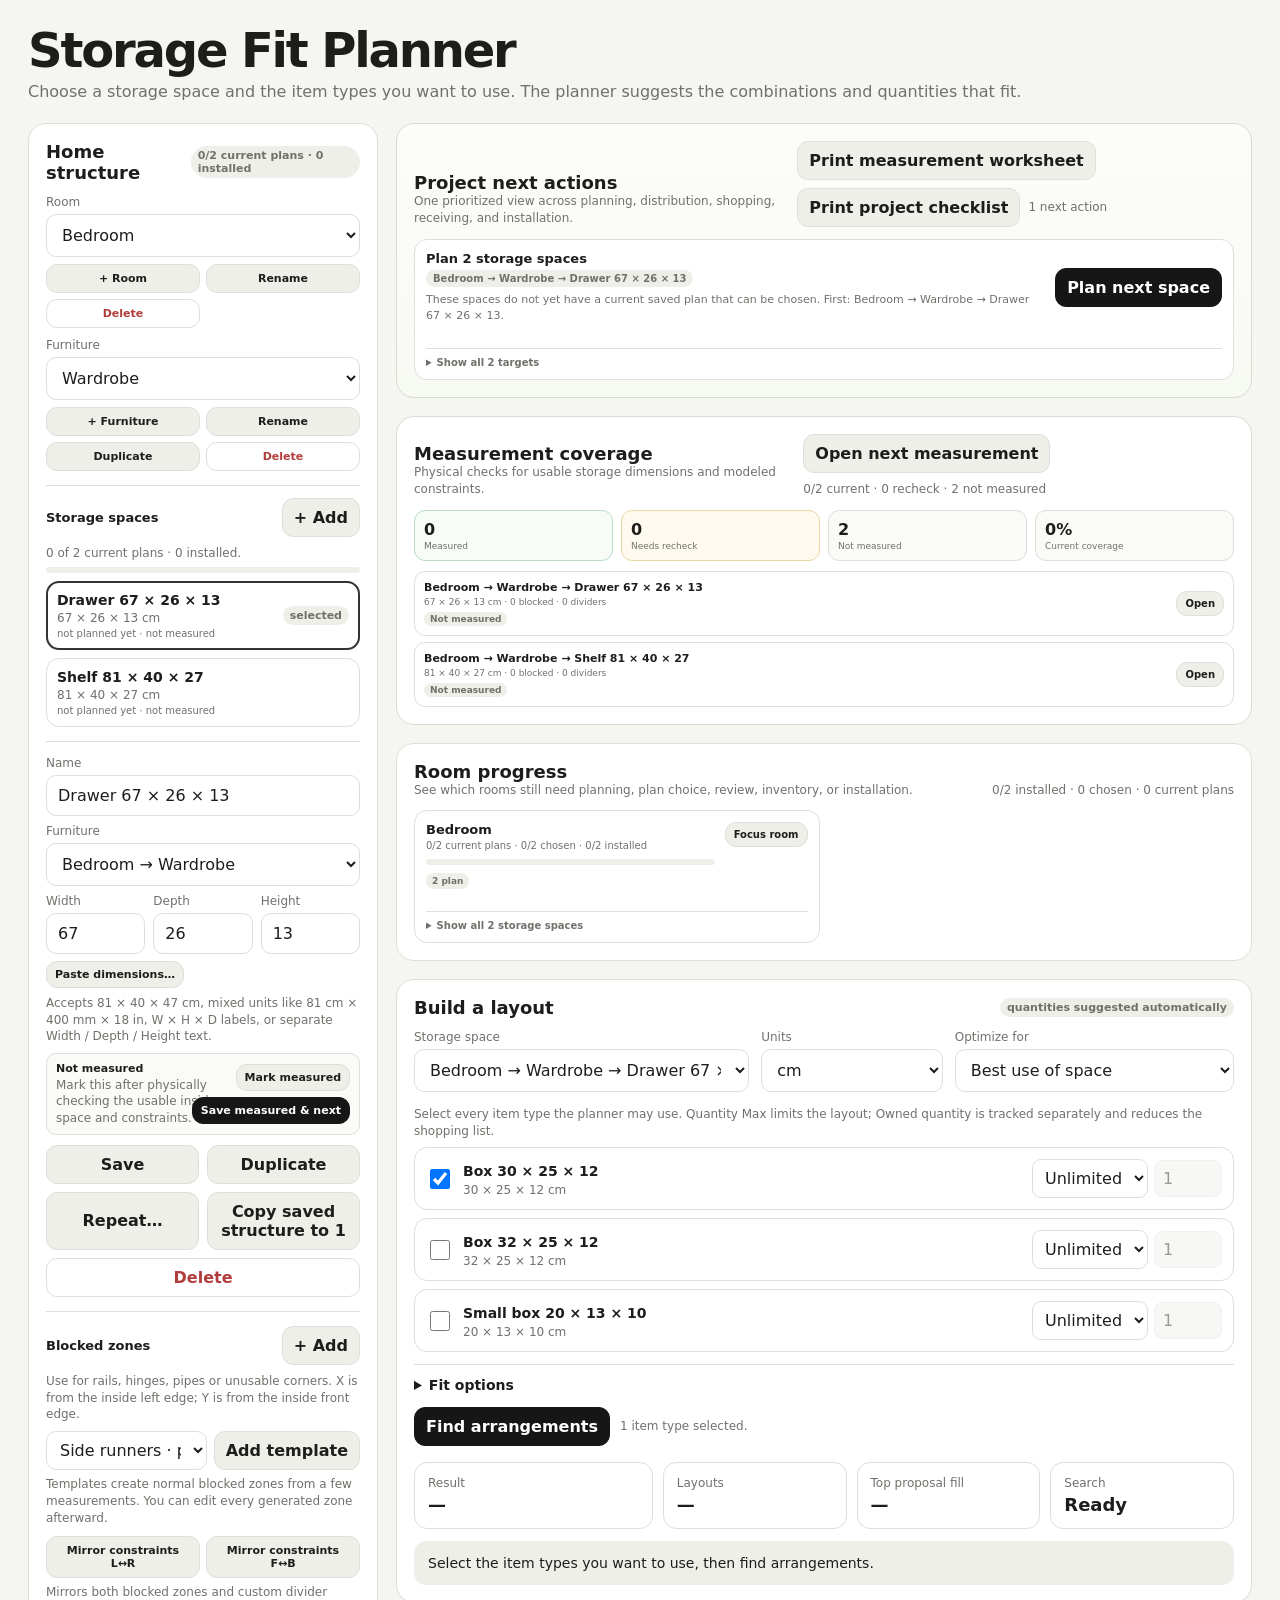
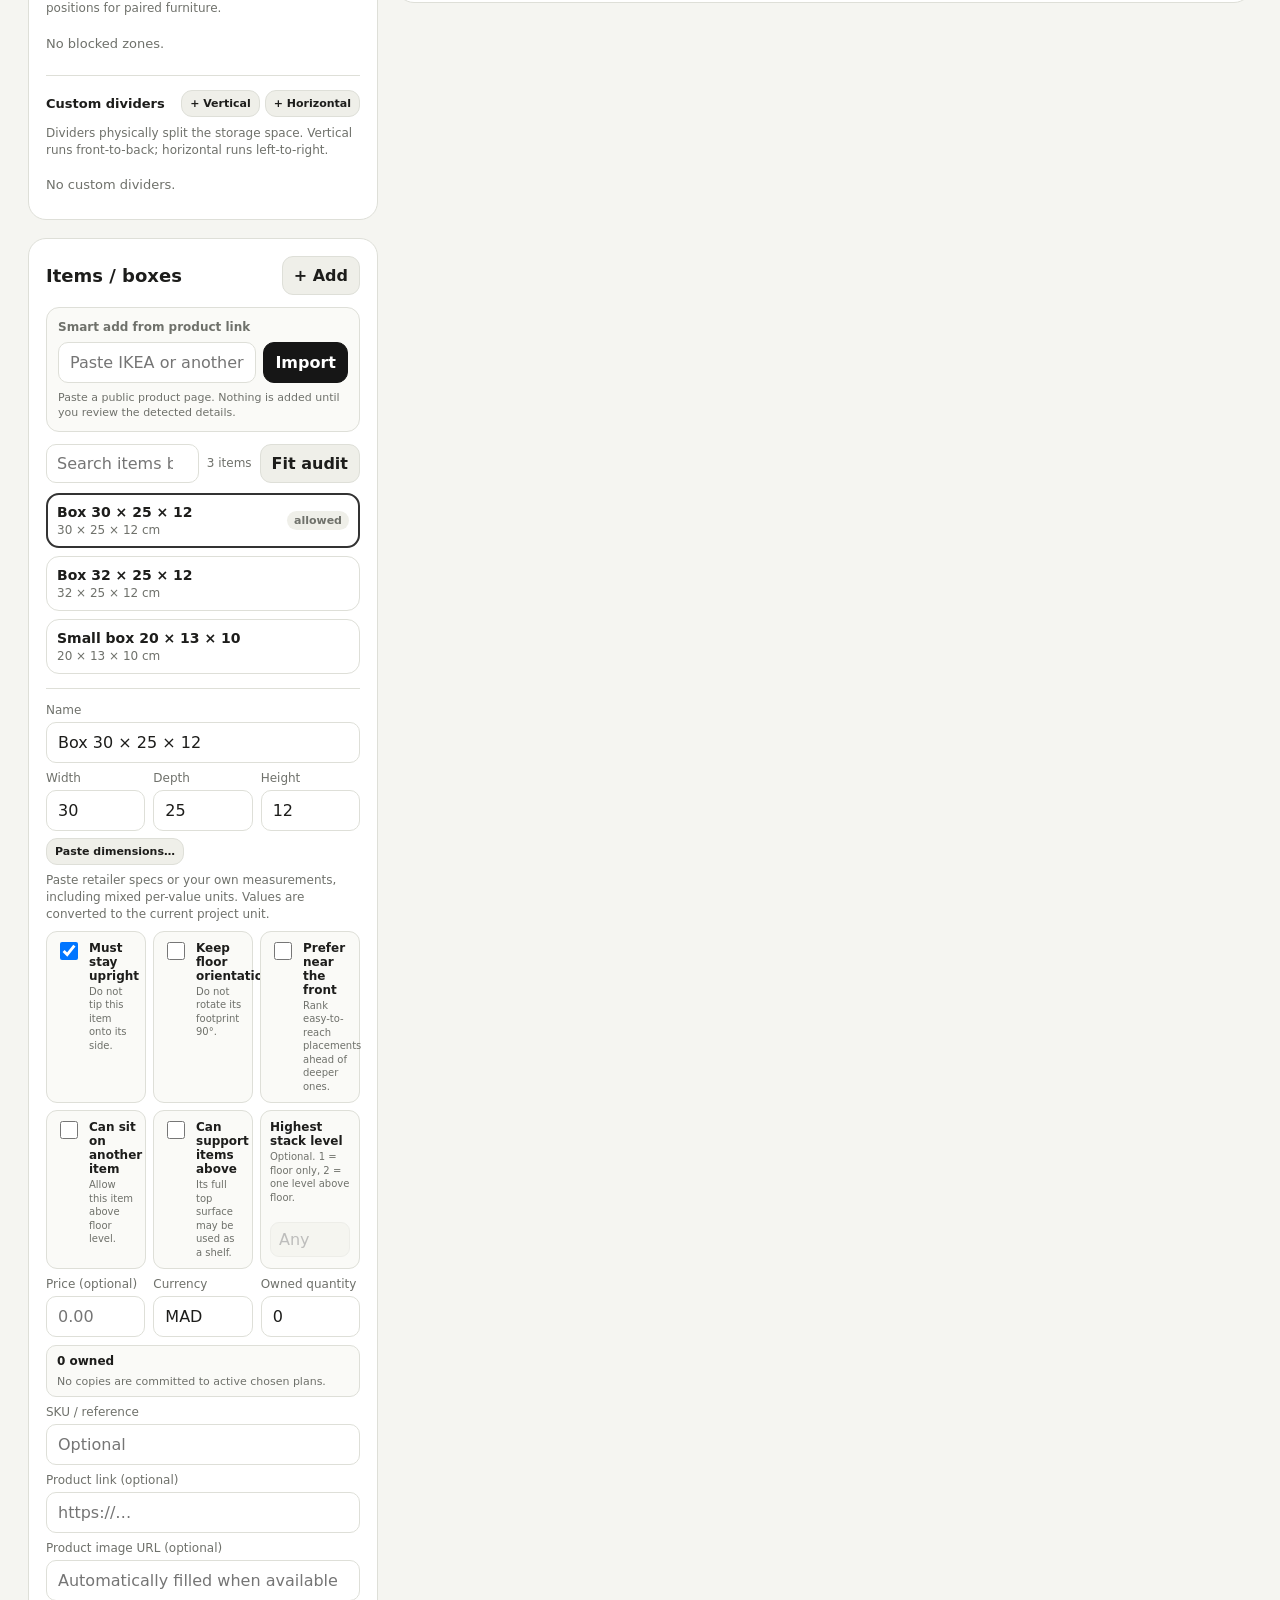
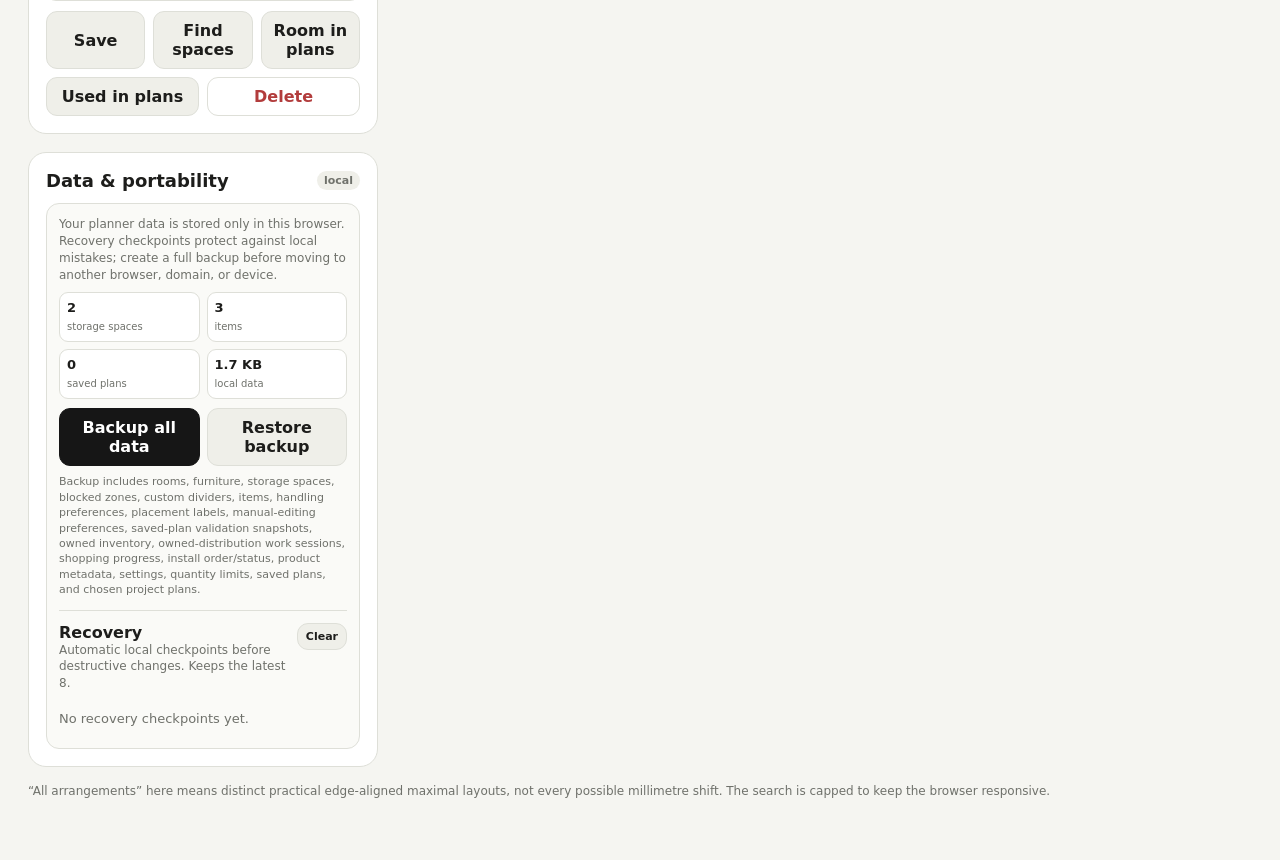
==== index.html @ e4ba3fe0 "fix: keep blank stack-level limits blank Startup normalized a blank Highest stack level with Number(" ====
<!doctype html>
<html lang="en">
<head>
<meta charset="utf-8">
<meta name="viewport" content="width=device-width,initial-scale=1">
<title>Storage Fit Planner</title>
<link rel="stylesheet" href="styles.css">
</head>
<body>
<div class="wrap">
  <h1>Storage Fit Planner</h1>
  <p class="lead">Choose a storage space and the item types you want to use. The planner suggests the combinations and quantities that fit.</p>

  <div class="appgrid">
    <aside class="sidebar">
      <section class="card">
        <div class="head"><h2>Home structure</h2><span class="badge" id="homeProgress">—</span></div>
        <div class="homehierarchy">
          <div class="hierarchyrow">
            <div class="field"><label for="roomSelect">Room</label><select class="picker" id="roomSelect"></select></div>
            <div class="hierarchyactions">
              <button class="btn soft" id="addRoom" type="button">+ Room</button>
              <button class="btn soft" id="renameRoom" type="button">Rename</button>
              <button class="btn danger" id="deleteRoom" type="button">Delete</button>
            </div>
          </div>
          <div class="hierarchyrow">
            <div class="field"><label for="furnitureSelect">Furniture</label><select class="picker" id="furnitureSelect"></select></div>
            <div class="hierarchyactions">
              <button class="btn soft" id="addFurniture" type="button">+ Furniture</button>
              <button class="btn soft" id="renameFurniture" type="button">Rename</button>
              <button class="btn soft" id="duplicateFurniture" type="button">Duplicate</button>
              <button class="btn danger" id="deleteFurniture" type="button">Delete</button>
            </div>
          </div>
        </div>
        <div class="storagesubhead"><strong>Storage spaces</strong><button class="btn soft" id="addStorage" type="button">+ Add</button></div>
        <div class="small" id="furnitureProgress" style="margin-bottom:8px"></div>
        <div class="list" id="storageList"></div>
        <div class="editor">
          <div class="field"><label for="storageName">Name</label><input id="storageName"></div>
          <div class="field" style="margin-top:8px"><label for="storageFurniture">Furniture</label><select class="picker" id="storageFurniture"></select></div>
          <div class="row3" style="margin-top:8px">
            <div class="field"><label for="sw">Width</label><input id="sw" type="number" min="0" step="0.1"></div>
            <div class="field"><label for="sd">Depth</label><input id="sd" type="number" min="0" step="0.1"></div>
            <div class="field"><label for="sh">Height</label><input id="sh" type="number" min="0" step="0.1"></div>
          </div>
          <div class="dimensionpaste"><button class="btn soft" id="pasteStorageDimensions" type="button">Paste dimensions…</button><span class="small">Accepts 81 × 40 × 47 cm, mixed units like 81 cm × 400 mm × 18 in, W × H × D labels, or separate Width / Depth / Height text.</span></div>
          <div class="measurementverify" id="storageMeasurementStatus">
            <div><strong id="storageMeasurementLabel">Not measured</strong><span class="small" id="storageMeasurementDetail">Mark this after physically checking the usable inside space and constraints.</span></div>
            <div class="measurementverifyactions">
              <button class="btn soft" id="toggleStorageMeasured" type="button">Mark measured</button>
              <button class="btn primary" id="saveMeasuredNext" type="button">Save measured &amp; next</button>
            </div>
          </div>
          <div class="actions storageactions">
            <button class="btn soft" id="saveStorage" type="button">Save</button>
            <button class="btn soft" id="duplicateStorage" type="button">Duplicate</button>
            <button class="btn soft" id="repeatStorage" type="button">Repeat…</button>
            <button class="btn soft" id="copyStorageStructure" type="button">Copy saved structure…</button>
            <button class="btn danger" id="deleteStorage" type="button">Delete</button>
          </div>
          <div class="obstaclepanel">
            <div class="obstaclehead"><strong>Blocked zones</strong><button class="btn soft" id="addObstacle" type="button">+ Add</button></div>
            <div class="small" style="margin-bottom:8px">Use for rails, hinges, pipes or unusable corners. X is from the inside left edge; Y is from the inside front edge.</div>
            <div class="constrainttemplates">
              <select class="picker" id="constraintTemplate">
                <option value="side-runners">Side runners · pair</option>
                <option value="rear-strip">Rear obstruction · full width</option>
                <option value="front-strip">Front lip / track · full width</option>
                <option value="corner-posts">Corner posts / notches · four</option>
              </select>
              <button class="btn soft" id="applyConstraintTemplate" type="button">Add template</button>
            </div>
            <div class="small constrainthelp">Templates create normal blocked zones from a few measurements. You can edit every generated zone afterward.</div>
            <div class="constraintmirror">
              <button class="btn soft" id="mirrorStorageConstraintsX" type="button">Mirror constraints L↔R</button>
              <button class="btn soft" id="mirrorStorageConstraintsY" type="button">Mirror constraints F↔B</button>
            </div>
            <div class="small constrainthelp">Mirrors both blocked zones and custom divider positions for paired furniture.</div>
            <div class="obstaclelist" id="obstacleList"></div>
          </div>
          <div class="dividerpanel">
            <div class="obstaclehead">
              <strong>Custom dividers</strong>
              <div class="divideradd">
                <button class="btn soft" id="addVerticalDivider" type="button">+ Vertical</button>
                <button class="btn soft" id="addHorizontalDivider" type="button">+ Horizontal</button>
              </div>
            </div>
            <div class="small" style="margin-bottom:8px">Dividers physically split the storage space. Vertical runs front-to-back; horizontal runs left-to-right.</div>
            <div class="dividerlist" id="dividerList"></div>
          </div>
        </div>
      </section>

      <section class="card">
        <div class="head"><h2>Items / boxes</h2><button class="btn soft" id="addBox" type="button">+ Add</button></div>
        <div class="smartimport">
          <div class="small" style="font-weight:750;margin-bottom:6px">Smart add from product link</div>
          <div class="smartrow">
            <input class="picker" id="smartUrl" type="url" placeholder="Paste IKEA or another product URL">
            <button class="btn primary" id="smartImportBtn" type="button">Import</button>
          </div>
          <div class="smartstatus" id="smartStatus">Paste a public product page. Nothing is added until you review the detected details.</div>
          <div class="smartpreview" id="smartPreview"></div>
        </div>
        <div class="librarybar">
          <input class="picker" id="itemSearch" type="search" placeholder="Search items by name, SKU or retailer">
          <span class="small" id="itemSearchCount"></span>
          <button class="btn soft" id="fitAuditBtn" type="button">Fit audit</button>
        </div>
        <div class="list" id="boxList"></div>
        <div class="editor">
          <div class="field"><label for="boxName">Name</label><input id="boxName"></div>
          <div class="row3" style="margin-top:8px">
            <div class="field"><label for="bw">Width</label><input id="bw" type="number" min="0" step="0.1"></div>
            <div class="field"><label for="bd">Depth</label><input id="bd" type="number" min="0" step="0.1"></div>
            <div class="field"><label for="bh">Height</label><input id="bh" type="number" min="0" step="0.1"></div>
          </div>
          <div class="dimensionpaste"><button class="btn soft" id="pasteBoxDimensions" type="button">Paste dimensions…</button><span class="small">Paste retailer specs or your own measurements, including mixed per-value units. Values are converted to the current project unit.</span></div>
          <div class="rulegrid" style="margin-top:8px">
            <label class="rulecard"><input id="boxUprightOnly" type="checkbox" checked><span><strong>Must stay upright</strong><small>Do not tip this item onto its side.</small></span></label>
            <label class="rulecard"><input id="boxFloorRotationLocked" type="checkbox"><span><strong>Keep floor orientation</strong><small>Do not rotate its footprint 90°.</small></span></label>
            <label class="rulecard"><input id="boxFrontPriority" type="checkbox"><span><strong>Prefer near the front</strong><small>Rank easy-to-reach placements ahead of deeper ones.</small></span></label>
            <label class="rulecard"><input id="boxCanBeStacked" type="checkbox"><span><strong>Can sit on another item</strong><small>Allow this item above floor level.</small></span></label>
            <label class="rulecard"><input id="boxCanSupportStack" type="checkbox"><span><strong>Can support items above</strong><small>Its full top surface may be used as a shelf.</small></span></label>
            <div class="rulecard rulecard-field"><span><strong>Highest stack level</strong><small id="boxMaxStackHint">Optional. 1 = floor only, 2 = one level above floor.</small></span><input id="boxMaxStackLevel" type="number" min="1" max="9" step="1" placeholder="Any"></div>
          </div>
          <div class="row3" style="margin-top:8px">
            <div class="field"><label for="boxPrice">Price (optional)</label><input id="boxPrice" type="number" min="0" step="0.01" placeholder="0.00"></div>
            <div class="field"><label for="boxCurrency">Currency</label><input id="boxCurrency" type="text" maxlength="6" value="MAD" placeholder="MAD"></div>
            <div class="field"><label for="boxOwnedQty">Owned quantity</label><input id="boxOwnedQty" type="number" min="0" max="999" step="1" value="0"></div>
          </div>
          <div class="stocksummary" id="boxStockSummary"></div>
          <div class="field" style="margin-top:8px"><label for="boxSku">SKU / reference</label><input id="boxSku" type="text" placeholder="Optional"></div>
          <div class="field" style="margin-top:8px"><label for="boxUrl">Product link (optional)</label><input id="boxUrl" type="url" placeholder="https://…"></div>
          <div class="field" style="margin-top:8px"><label for="boxImage">Product image URL (optional)</label><input id="boxImage" type="url" placeholder="Automatically filled when available"></div>
          <div class="actions"><button class="btn soft" id="saveBox" type="button">Save</button><button class="btn soft" id="findItemFits" type="button">Find spaces</button><button class="btn soft" id="findItemPlanRoom" type="button">Room in plans</button><button class="btn soft" id="showItemUsage" type="button">Used in plans</button><button class="btn danger" id="deleteBox" type="button">Delete</button></div>
        </div>
      </section>

      <section class="card">
        <div class="head"><h2>Data & portability</h2><span class="badge">local</span></div>
        <div class="datacard">
          <div class="small">Your planner data is stored only in this browser. Recovery checkpoints protect against local mistakes; create a full backup before moving to another browser, domain, or device.</div>
          <div class="datameta">
            <div><strong id="backupStorageCount">0</strong><span>storage spaces</span></div>
            <div><strong id="backupItemCount">0</strong><span>items</span></div>
            <div><strong id="backupPlanCount">0</strong><span>saved plans</span></div>
            <div><strong id="backupSize">0 KB</strong><span>local data</span></div>
          </div>
          <div class="dataactions">
            <button class="btn primary" id="backupAllBtn" type="button">Backup all data</button>
            <button class="btn soft" id="restoreAllBtn" type="button">Restore backup</button>
            <input id="restoreFileInput" type="file" accept=".json,application/json" hidden>
          </div>
          <div class="datastatus" id="backupStatus">Backup includes rooms, furniture, storage spaces, blocked zones, custom dividers, items, handling preferences, placement labels, manual-editing preferences, saved-plan validation snapshots, owned inventory, owned-distribution work sessions, shopping progress, install order/status, product metadata, settings, quantity limits, saved plans, and chosen project plans.</div>
          <div class="recoverypanel">
            <div class="recoveryhead">
              <div><strong>Recovery</strong><div class="small">Automatic local checkpoints before destructive changes. Keeps the latest 8.</div></div>
              <button class="btn soft" id="clearRecoveryBtn" type="button" disabled>Clear</button>
            </div>
            <div class="recoverylist" id="recoveryList"><div class="empty">No recovery checkpoints yet.</div></div>
          </div>
        </div>
      </section>
    </aside>

    <main class="workspace">
      <section class="card projectnext" id="projectNextSection">
        <div class="galleryhead">
          <div><h2>Project next actions</h2><div class="small">One prioritized view across planning, distribution, shopping, receiving, and installation.</div></div>
          <div class="savedtoolbar">
            <button class="btn soft" id="printMeasurementWorksheetBtn" type="button">Print measurement worksheet</button>
            <button class="btn soft" id="printProjectChecklistBtn" type="button">Print project checklist</button>
            <div class="small" id="projectNextSummary">—</div>
          </div>
        </div>
        <div class="nextactionlist" id="projectNextList"></div>
      </section>

      <section class="card measurementprogress" id="measurementProgressSection" style="display:none">
        <div class="galleryhead">
          <div><h2>Measurement coverage</h2><div class="small">Physical checks for usable storage dimensions and modeled constraints.</div></div>
          <div class="savedtoolbar">
            <button class="btn soft" id="openNextMeasurementBtn" type="button">Open next</button>
            <div class="small" id="measurementProgressSummary">—</div>
          </div>
        </div>
        <div class="measurementprogressstats" id="measurementProgressStats"></div>
        <div class="measurementprogresslist" id="measurementProgressList"></div>
      </section>

      <section class="card" id="roomProgressSection" style="display:none">
        <div class="galleryhead">
          <div><h2>Room progress</h2><div class="small">See which rooms still need planning, plan choice, review, inventory, or installation.</div></div>
          <div class="small" id="roomProgressSummary">—</div>
        </div>
        <div class="roomprogressgrid" id="roomProgressList"></div>
      </section>

      <section class="card">
        <div class="head"><h2>Build a layout</h2><span class="badge">quantities suggested automatically</span></div>

        <div class="topcontrols">
          <div class="field"><label for="storageSelect">Storage space</label><select class="picker" id="storageSelect"></select></div>
          <div class="field"><label for="unit">Units</label><select class="picker" id="unit"><option>cm</option><option>mm</option><option>in</option></select></div>
          <div class="field"><label for="optimizeGoal">Optimize for</label>
            <select class="picker" id="optimizeGoal">
              <option value="fill">Best use of space</option>
              <option value="compartments">Most compartments</option>
              <option value="simple">Simplest setup</option>
              <option value="balanced">Balanced mix</option>
              <option value="cost">Cheapest to implement</option>
              <option value="access">Easiest access</option>
            </select>
          </div>
        </div>

        <div style="margin-top:14px">
          <div class="small" style="margin-bottom:7px">Select every item type the planner may use. Quantity Max limits the layout; Owned quantity is tracked separately and reduces the shopping list.</div>
          <div class="itempicker" id="itemPicker"></div>
        </div>

        <details>
          <summary>Fit options</summary>
          <div class="options" style="margin-top:12px">
            <label class="checkline"><input id="uprightOnly" type="checkbox" checked> Force all items upright</label>
            <label class="checkline"><input id="enableStacking" type="checkbox"> Enable stacking</label>
            <label class="checkline"><input id="clearanceEnabled" type="checkbox"> Leave wall clearance</label>
          </div>
          <div class="field" id="clearanceField" style="max-width:240px;margin-top:10px;display:none">
            <label for="clearance">Wall clearance on each side</label><input id="clearance" type="number" min="0" step="0.1" value="0.5">
          </div>
          <div class="field" style="max-width:300px;margin-top:10px">
            <label for="fitTolerance">Fit tolerance / minimum gap</label><input id="fitTolerance" type="number" min="0" step="0.1" value="0">
            <div class="small" style="margin-top:5px">Applied between items, storage walls and blocked zones. Use 0 for an exact mathematical fit.</div>
          </div>
          <div class="small" style="margin-top:8px">Stacking is opt-in and respects each item’s physical rules. An upper item must be fully supported by one lower item.</div>
        </details>

        <div class="generatebar"><button class="btn primary" id="generateBtn" type="button">Find arrangements</button><span class="small" id="searchNote">Select at least one item type.</span></div>

        <div class="summary">
          <div class="stat"><div class="k">Result</div><div class="v" id="resultLabel">—</div></div>
          <div class="stat"><div class="k">Layouts</div><div class="v" id="layoutCount">—</div></div>
          <div class="stat"><div class="k">Top proposal fill</div><div class="v" id="bestFill">—</div></div>
          <div class="stat"><div class="k">Search</div><div class="v" id="searchState">Ready</div></div>
        </div>

        <div class="message" id="message">Select the item types you want to use, then find arrangements.</div>
      </section>

      <section class="card" id="savedPlansSection" style="display:none">
        <div class="galleryhead">
          <div><h2>Saved plans</h2><div class="small">Shortlist plans, add context, choose one winner per storage space, or compare up to 3 side-by-side.</div></div>
          <div class="savedtoolbar">
            <span class="small" id="savedPlansCount"></span>
            <button class="btn soft" id="comparePlansBtn" type="button" disabled>Compare</button>
          </div>
        </div>
        <div class="savedplans" id="savedPlans"></div>
      </section>

      <section class="card" id="installDashboardSection" style="display:none">
        <div class="galleryhead">
          <div><h2>Install queue</h2><div class="small">Owned inventory is allocated in queue order across chosen plans. Earlier unfinished spaces reserve shared stock first.</div></div>
          <div class="savedtoolbar">
            <span class="small" id="installProgressText"></span>
            <button class="btn soft" id="findMoreReadyBtn" type="button">Find more Ready</button>
            <button class="btn soft" id="analyzeUnlocksBtn" type="button">Analyze stock</button>
          </div>
        </div>
        <div class="installsummary" id="installSummary"></div>
        <div class="installunlockpanel" id="installUnlockPanel" style="display:none">
          <div class="installunlockhead"><strong>Stock unlock analysis</strong><span class="small" id="installUnlockSummary"></span></div>
          <div class="installunlocklist" id="installUnlockList"></div>
        </div>
        <div class="installqueue" id="installQueue"></div>
      </section>

      <section class="card" id="distributionWorkSection" style="display:none">
        <div class="galleryhead">
          <div><h2>Distribution work</h2><div class="small">Resume persistent owned-stock allocation sessions across organizers without reopening each item manually.</div></div>
          <div class="small" id="distributionWorkProgress"></div>
        </div>
        <div class="installsummary" id="distributionWorkSummary"></div>
        <div class="installqueue" id="distributionWorkList"></div>
      </section>

      <section class="card" id="homeProcurementSection" style="display:none">
        <div class="galleryhead">
          <div><h2>Home shopping list</h2><div class="small">Aggregates the chosen plan for each storage space and applies owned inventory once across the whole project.</div></div>
          <div class="savedtoolbar">
            <span class="small" id="homeChosenCount"></span>
            <button class="btn soft" id="receivePurchasesBtn" type="button" disabled>Receive purchases</button>
            <button class="btn soft" id="exportHomeShoppingBtn" type="button">Export shopping JSON</button>
          </div>
        </div>
        <div class="projectsummary" id="homeProcurementSummary"></div>
        <div class="projectplans" id="homeChosenPlans"></div>
        <div class="small projecthint">Mark items as bought while they are on order or waiting for pickup. Receive them only when they are physically in your inventory.</div>
        <div class="purchasearrival" id="purchaseArrivalPreview" style="display:none"></div>
        <div class="deliverybatch" id="deliveryBatchPanel" style="display:none"></div>
        <div class="homeshop" id="homeProcurementList"></div>
      </section>

      <section class="card" id="gallerySection" style="display:none">
        <div class="galleryhead">
          <div><h2>Layout proposals</h2><div class="small" id="gallerySubtitle"></div></div>
          <div class="small">Each proposal is maximal: no selected item can be added without rearranging.</div>
        </div>
        <div class="gallery" id="gallery"></div>
      </section>

      <div class="modal" id="itemFitModal" aria-hidden="true">
        <div class="modalbackdrop" id="itemFitBackdrop"></div>
        <div class="modalpanel fitfinderpanel" role="dialog" aria-modal="true" aria-labelledby="itemFitTitle">
          <div class="modaltoolbar">
            <div><div class="modaltitle" id="itemFitTitle">Compatible storage spaces</div><div class="small" id="itemFitSubtitle"></div></div>
            <button class="btn" id="closeItemFitModal" type="button">Close</button>
          </div>
          <div class="modalbody">
            <section class="card">
              <div class="fitfindersummary" id="itemFitSummary"></div>
              <div class="fitdistributionbar"><button class="btn soft" id="itemFitDistributionBtn" type="button">Plan owned distribution</button><span class="small" id="itemFitDistributionStatus"></span></div>
              <div class="fitdistribution" id="itemFitDistribution"></div>
              <div class="fitfinderlist" id="itemFitList"></div>
            </section>
          </div>
        </div>
      </div>

      <div class="modal" id="fitAuditModal" aria-hidden="true">
        <div class="modalbackdrop" id="fitAuditBackdrop"></div>
        <div class="modalpanel fitauditpanel" role="dialog" aria-modal="true" aria-labelledby="fitAuditTitle">
          <div class="modaltoolbar">
            <div><div class="modaltitle" id="fitAuditTitle">Whole-home fit audit</div><div class="small" id="fitAuditSubtitle"></div></div>
            <button class="btn" id="closeFitAuditModal" type="button">Close</button>
          </div>
          <div class="modalbody">
            <section class="card">
              <div class="fitfindersummary" id="fitAuditSummary"></div>
              <div class="fitauditcontrols">
                <input class="picker" id="fitAuditSearch" type="search" placeholder="Search organizers">
                <select class="picker" id="fitAuditRoom"><option value="">All rooms</option></select>
                <select class="picker" id="fitAuditFocus">
                  <option value="all">All organizers</option>
                  <option value="no-fit">No current fit</option>
                  <option value="near">Has near miss</option>
                  <option value="miss">Has hard miss</option>
                </select>
                <button class="btn soft" id="fitAuditClear" type="button">Clear filters</button>
              </div>
              <div class="fitauditfiltermeta" id="fitAuditFilterMeta"></div>
              <div class="fitauditinsights" id="fitAuditInsights"></div>
              <div class="fitauditlegend"><span class="fit">Fits</span><span class="near">Near miss</span><span class="miss">Doesn't fit</span></div>
              <div class="fitauditscroll"><table class="fitaudittable" id="fitAuditTable"></table></div>
            </section>
          </div>
        </div>
      </div>

      <div class="modal" id="planFamilyModal" aria-hidden="true">
        <div class="modalbackdrop" id="planFamilyBackdrop"></div>
        <div class="modalpanel fitfinderpanel" role="dialog" aria-modal="true" aria-labelledby="planFamilyTitle">
          <div class="modaltoolbar">
            <div><div class="modaltitle" id="planFamilyTitle">Plan family</div><div class="small" id="planFamilySubtitle"></div></div>
            <button class="btn" id="closePlanFamilyModal" type="button">Close</button>
          </div>
          <div class="modalbody">
            <section class="card">
              <div class="fitfindersummary" id="planFamilySummary"></div>
              <div class="fitfinderlist" id="planFamilyList"></div>
            </section>
          </div>
        </div>
      </div>

      <div class="modal" id="compareModal" aria-hidden="true">
        <div class="modalbackdrop" id="compareBackdrop"></div>
        <div class="modalpanel comparepanel" role="dialog" aria-modal="true" aria-labelledby="compareTitle">
          <div class="modaltoolbar">
            <div><div class="modaltitle" id="compareTitle">Compare saved plans</div><div class="small">Same storage is easiest to compare, but mixed-storage comparisons are allowed.</div></div>
            <button class="btn" id="closeCompareModal" type="button">Close</button>
          </div>
          <div class="modalbody">
            <section class="card">
              <div class="comparegrid" id="compareGrid"></div>
            </section>
          </div>
        </div>
      </div>

      <div class="modal" id="detailModal" aria-hidden="true">
        <div class="modalbackdrop" id="detailBackdrop"></div>
        <div class="modalpanel" role="dialog" aria-modal="true" aria-labelledby="detailTitle">
          <div class="modaltoolbar">
            <div class="modalnav">
              <span class="modaltitle">Selected layout</span>
              <button class="btn soft" id="prevLayoutBtn" type="button">← Previous</button>
              <button class="btn soft" id="nextLayoutBtn" type="button">Next →</button>
              <button class="btn soft saveplan" id="savePlanBtn" type="button">Save plan</button>
              <button class="btn soft" id="applyMatchingBtn" type="button" disabled>Apply to matching</button>
              <button class="btn soft" id="printPlanBtn" type="button">Print plan</button>
              <button class="btn soft" id="printLabelsBtn" type="button" disabled>Print labels</button>
              <button class="btn soft" id="exportPlanBtn" type="button">Export</button>
              <button class="btn soft" id="sharePlanBtn" type="button">Share link</button>
            </div>
            <button class="btn" id="closeDetailModal" type="button">Close</button>
          </div>
          <div class="modalbody">
      <section class="card" id="detailSection">
        <div class="head"><div><h2 id="detailTitle">Layout</h2><div class="small" id="detailSubtitle"></div></div><button class="btn soft" id="editLayoutBtn" type="button">Edit layout</button></div>
        <div class="detailtabs">
          <button class="tab active" type="button" data-view="front">Front</button>
          <button class="tab" type="button" data-view="iso">3D</button>
          <button class="tab" type="button" data-view="top">Top</button>
          <button class="tab" type="button" data-view="side">Side</button>
          <button class="reset3d" id="reset3d" type="button" disabled>Reset view</button>
        </div>
        <div class="editbar" id="editBar">
          <div class="placementlabel">
            <label for="placementLabel">Purpose / label</label>
            <input id="placementLabel" type="text" maxlength="60" placeholder="Select a box, e.g. Socks" disabled>
          </div>
          <div class="placementcoords">
            <label>Exact position</label>
            <div class="coordline">
              <label>X <input id="placementX" type="number" step="0.01" disabled></label>
              <label>Y <input id="placementY" type="number" step="0.01" disabled></label>
              <label>Z <input id="placementZ" type="number" step="0.01" disabled></label>
              <span id="placementCoordUnit">cm</span>
            </div>
          </div>
          <div class="editalign">
            <label for="alignPlacementSelect">Quick align</label>
            <div class="editalignline">
              <select id="alignPlacementSelect" disabled>
                <option value="">Choose…</option>
                <option value="left">Left</option>
                <option value="center-x">Horizontal center</option>
                <option value="right">Right</option>
                <option value="front">Front</option>
                <option value="center-y">Depth center</option>
                <option value="back">Back</option>
              </select>
              <button class="btn soft" id="alignPlacementBtn" type="button" disabled>Align</button>
            </div>
          </div>
          <div class="editsetting">
            <label for="editSnapStep">Snap</label>
            <div class="editsettingline"><input id="editSnapStep" type="number" min="0.01" step="0.01"><span id="editSnapUnit">cm</span></div>
          </div>
          <label class="editcheck"><input id="editShowGrid" type="checkbox" checked> Grid</label>
          <div class="editreplace">
            <label for="replaceItemSelect">Replace organizer</label>
            <div class="editreplaceline"><select id="replaceItemSelect" disabled><option value="">Select a box first</option></select><button class="btn soft" id="replaceItemBtn" type="button" disabled>Replace</button></div>
          </div>
          <button class="btn soft" id="undoEdit" type="button" disabled>↶ Undo</button>
          <button class="btn soft" id="redoEdit" type="button" disabled>↷ Redo</button>
          <button class="btn soft" id="moveItemFloor" type="button">Move to floor</button>
          <button class="btn soft" id="stackItem" type="button">Stack on support</button>
          <button class="btn soft" id="mirrorLayoutX" type="button">Mirror L↔R</button>
          <button class="btn soft" id="mirrorLayoutY" type="button">Mirror F↔B</button>
          <button class="btn soft" id="rotateItem" type="button">Rotate 90°</button>
          <button class="btn soft" id="duplicateItem" type="button">Duplicate</button>
          <button class="btn danger" id="removeItem" type="button">Remove</button>
          <button class="btn soft" id="resetEdit" type="button">Reset proposal</button>
          <button class="btn primary" id="doneEdit" type="button">Done editing</button>
          <span class="editstatus" id="editStatus">Click or drag a box in Top view.</span>
        </div>
        <div class="detailviz" id="detailViz"></div>
        <div class="detailinfo">
          <div class="detailbox"><h3>Suggested quantities</h3><ul id="layoutItems"></ul></div>
          <div class="detailbox"><h3>Contents / labels</h3><div id="layoutLabels" class="placementlabels"></div></div>
          <div class="detailbox">
            <h3>How to read it</h3>
            <ul>
              <li>Front is the default view, followed by the draggable 3D view.</li>
              <li>Top view is useful for checking exact drawer-floor placement.</li>
              <li>Use Edit layout to drag or nudge boxes in Top view. Arrow keys move by one snap step; Shift + Arrow moves by five.</li>
              <li>Exact position lets you type X from the inside left edge, Y from the inside front edge, and Z from the floor.</li>
              <li>Quick align snaps the selected organizer to an edge or center while still respecting collisions and stack support.</li>
              <li>Undo / Redo tracks up to 60 successful edits. Ctrl/Cmd+Z undoes; Ctrl/Cmd+Shift+Z or Ctrl/Cmd+Y redoes.</li>
              <li>Replace organizer swaps a selected placement while keeping its purpose label and position when possible.</li>
              <li>Use Move to floor / Stack on support to change elevation without rebuilding the layout.</li>
              <li>Mirror L↔R or F↔B flips the whole proposal and only keeps it if the mirrored result is still physically valid.</li>
              <li>Give individual organizers a purpose such as Socks or Cables.</li>
              <li>Striped red shapes are blocked zones and are never used by the optimizer.</li>
              <li>Stacked items show their elevation in Top view; Front, Side and 3D use their real vertical position.</li>
            </ul>
          </div>
          <div class="detailbox leftovers">
            <div class="head" style="margin-bottom:8px"><h3 style="margin:0">Leftover spaces</h3><span class="badge" id="leftoverTotal">—</span></div>
            <div class="small" style="margin-bottom:8px">Largest usable empty rectangles in this proposal. Click one to highlight it in Top view.</div>
            <div class="gaplist" id="gapList"></div>
          </div>
          <div class="detailbox leftovers">
            <div class="head" style="margin-bottom:8px"><h3 style="margin:0">Shopping list</h3><span class="badge" id="shoppingTotal">—</span></div>
            <div class="small" style="margin-bottom:8px">Shows what the layout uses, what you already own, and only the additional units you need to buy.</div>
            <div id="shoppingList"></div>
          </div>
        </div>
      </section>
          </div>
        </div>
      </div>
    </main>
  </div>

  <div class="foot">
    “All arrangements” here means distinct practical edge-aligned maximal layouts, not every possible millimetre shift. The search is capped to keep the browser responsive.
  </div>
</div>

<section id="printSheet" aria-hidden="true"></section>

<script src="app.js"></script>
</body>
</html>
---- styles.css ----
:root{
  --bg:#f5f5f1;--panel:#fff;--ink:#1d1d1b;--muted:#6f716b;--line:#dedfd8;
  --soft:#efefe9;--accent:#161616;--good:#166c45;--bad:#b23c3c;--warn:#9a6500;
  --c1:#5d7fa3;--c2:#b6774f;--c3:#668a68;--c4:#9672a0;--c5:#b19643;--c6:#5e8d8b;
}
*{box-sizing:border-box}
body{margin:0;background:var(--bg);color:var(--ink);font-family:Inter,ui-sans-serif,system-ui,-apple-system,BlinkMacSystemFont,"Segoe UI",sans-serif}
button,input,select{font:inherit} button{cursor:pointer}
.wrap{max-width:1260px;margin:0 auto;padding:26px 18px 60px}
h1{font-size:clamp(30px,5vw,48px);line-height:1;letter-spacing:-.045em;margin:0}
.lead{margin:8px 0 22px;color:var(--muted)}
.appgrid{display:grid;grid-template-columns:350px minmax(0,1fr);gap:18px;align-items:start}
.sidebar,.workspace{display:grid;gap:18px}
.card{background:var(--panel);border:1px solid var(--line);border-radius:18px;padding:17px}
.head{display:flex;align-items:center;justify-content:space-between;gap:10px;margin-bottom:12px}
.head h2{margin:0;font-size:18px}
.small{font-size:12px;color:var(--muted);line-height:1.4}
.btn{border:1px solid var(--line);border-radius:11px;background:#fff;color:var(--ink);padding:9px 11px;font-weight:700}
.btn.primary{background:var(--accent);color:#fff;border-color:var(--accent)} .btn.soft{background:var(--soft)} .btn.danger{color:var(--bad)}
.list,.itempicker{display:grid;gap:8px}
.listitem{display:grid;grid-template-columns:minmax(0,1fr) auto;gap:8px;align-items:center;border:1px solid var(--line);border-radius:13px;padding:10px;background:#fff}
.listitem.active{outline:2px solid #333;outline-offset:-2px}
.listname{font-size:14px;font-weight:750;overflow-wrap:anywhere}.dims{font-size:12px;color:var(--muted);margin-top:3px}
.badge{font-size:11px;padding:3px 7px;border-radius:999px;background:var(--soft);color:var(--muted);font-weight:700}
.homehierarchy{display:grid;gap:10px;margin-bottom:14px}.hierarchyrow{display:grid;gap:7px}.hierarchyactions{display:grid;grid-template-columns:repeat(2,1fr);gap:6px}.hierarchyactions .btn{padding:7px 8px;font-size:11px}.storagesubhead{display:flex;align-items:center;justify-content:space-between;gap:8px;border-top:1px solid var(--line);padding-top:12px;margin-top:2px;margin-bottom:8px}.storagesubhead strong{font-size:13px}.crumb{font-size:10px;color:var(--muted);margin-top:3px}.progressbar{height:6px;border-radius:999px;background:var(--soft);overflow:hidden;margin-top:5px}.progressbar span{display:block;height:100%;background:var(--good);border-radius:inherit}.editor{border-top:1px solid var(--line);margin-top:14px;padding-top:14px}.obstaclepanel,.dividerpanel{border-top:1px solid var(--line);margin-top:14px;padding-top:14px}.constrainttemplates{display:grid;grid-template-columns:minmax(0,1fr) auto;gap:7px;margin:0 0 6px}.constraintmirror{display:grid;grid-template-columns:1fr 1fr;gap:6px;margin:0 0 6px}.constraintmirror .btn{font-size:11px;padding:7px 8px}.constrainttemplates .picker{padding:8px 9px}.constrainttemplates .btn{white-space:nowrap}.constrainthelp{margin-bottom:9px}.obstaclehead{display:flex;justify-content:space-between;align-items:center;gap:8px;margin-bottom:8px}.obstaclehead strong{font-size:13px}.obstaclelist,.dividerlist{display:grid;gap:8px}.divideradd{display:flex;gap:5px;flex-wrap:wrap}.divideradd .btn{padding:6px 8px;font-size:11px}.dividerrow{border:1px solid var(--line);border-radius:11px;padding:9px;background:#f7fafc}.dividergrid{display:grid;grid-template-columns:1.1fr 1fr 1fr 1fr auto;gap:6px;align-items:end}.dividergrid .field label{font-size:10px}.dividergrid input,.dividergrid select{min-width:0}.divider-remove{height:38px;padding:0 9px;border:1px solid var(--line);border-radius:9px;background:#fff;color:var(--bad);font-weight:800}.divider-swatch{background:#416b8e;border:1px solid #416b8e}.obstacle{border:1px solid var(--line);border-radius:11px;padding:9px;background:#fafaf7}.obstaclegrid{display:grid;grid-template-columns:1.4fr repeat(5,minmax(0,1fr)) auto;gap:6px;align-items:end}.obstaclegrid .field label{font-size:10px}.obstaclegrid input{min-width:0}.obstacle-remove{height:38px;padding:0 9px;border:1px solid var(--line);border-radius:9px;background:#fff;color:var(--bad);font-weight:800}.blocked-swatch{background:repeating-linear-gradient(135deg,#b23c3c22 0 5px,#b23c3c55 5px 8px);border:1px solid #b23c3c}.fitquality{font-size:11px;font-weight:800;padding:3px 7px;border-radius:999px;background:var(--soft);color:var(--muted)}
.field label{display:block;font-size:12px;color:var(--muted);margin-bottom:5px}
.field input,.field select,.picker{width:100%;border:1px solid var(--line);border-radius:10px;padding:10px 11px;background:#fff;color:var(--ink)}
.row3{display:grid;grid-template-columns:repeat(3,1fr);gap:8px}.rulegrid{display:grid;grid-template-columns:repeat(3,minmax(0,1fr));gap:7px}.rulecard{display:grid;grid-template-columns:auto minmax(0,1fr);gap:8px;align-items:start;border:1px solid var(--line);border-radius:11px;padding:9px;background:#fafaf7}.rulecard input{width:18px;height:18px;margin-top:1px}.rulecard-field{grid-template-columns:minmax(0,1fr)}.rulecard-field input{width:100%;height:auto;margin-top:7px;border:1px solid var(--line);border-radius:9px;padding:7px 8px;background:#fff;color:var(--ink)}.rulecard-field input:disabled{opacity:.45;background:var(--soft)}.rulecard strong{display:block;font-size:12px}.rulecard small{display:block;font-size:10px;color:var(--muted);line-height:1.35;margin-top:2px}.rulecard small.warn{color:var(--warn);font-weight:700}.actions{display:flex;flex-wrap:wrap;gap:8px;margin-top:10px}.actions>*{flex:1}.storageactions{flex-wrap:wrap}.storageactions>*{flex:1 1 calc(50% - 4px)}
.topcontrols{display:grid;grid-template-columns:1.2fr .65fr 1fr;gap:12px}
.pickrow{display:grid;grid-template-columns:auto minmax(0,1fr) minmax(150px,190px);align-items:center;gap:10px;border:1px solid var(--line);border-radius:13px;padding:11px}.limitcontrol{display:grid;grid-template-columns:1fr 68px;gap:6px;align-items:center}.limitcontrol select,.limitcontrol input{width:100%;border:1px solid var(--line);border-radius:9px;padding:8px;background:#fff;color:var(--ink)}.limitcontrol input:disabled{opacity:.45;background:var(--soft)}
.pickrow input[type="checkbox"]{width:20px;height:20px}
.options{display:flex;gap:16px;flex-wrap:wrap;align-items:center}.checkline{display:flex;align-items:center;gap:8px;font-size:14px}.checkline input{width:18px;height:18px}
.generatebar{display:flex;gap:10px;align-items:center;flex-wrap:wrap;margin-top:14px}
.summary{display:grid;grid-template-columns:1.3fr repeat(3,1fr);gap:10px;margin-top:16px}
.stat{border:1px solid var(--line);border-radius:13px;padding:13px;min-width:0}.stat .k{font-size:12px;color:var(--muted);margin-bottom:4px}.stat .v{font-size:18px;font-weight:780}
.message{margin-top:12px;padding:12px 14px;border-radius:12px;background:var(--soft);font-size:14px;line-height:1.45}
.message.good{color:var(--good)}.message.bad{color:var(--bad)}.message.warn{color:var(--warn)}
.galleryhead{display:flex;justify-content:space-between;align-items:end;gap:12px;margin-bottom:12px}.galleryhead h2{margin:0;font-size:18px}
.gallery{display:grid;grid-template-columns:repeat(2,minmax(0,1fr));gap:12px}.savedplans{display:grid;grid-template-columns:repeat(2,minmax(0,1fr));gap:10px}.savedtoolbar{display:flex;align-items:center;gap:8px;flex-wrap:wrap}.savedcard{border:1px solid var(--line);border-radius:13px;padding:12px;background:#fff}.savedcard.chosen{outline:2px solid var(--good);outline-offset:-2px;background:#fbfffc}.savedcard.review{border-color:#e2bf72;background:#fffdf8}.savedcard.invalid{border-color:#dca2a2;background:#fffafa}.savedhead{display:flex;justify-content:space-between;gap:8px;align-items:flex-start}.savedname{font-size:14px;font-weight:800}.savedmeta{font-size:11px;color:var(--muted);margin-top:4px}.savednote{font-size:12px;color:var(--ink);line-height:1.4;margin-top:8px;padding:8px 9px;border-radius:9px;background:var(--soft)}.planlineage{font-size:10px;color:var(--muted);margin-top:4px;padding-left:10px;position:relative}.planlineage:before{content:"↳";position:absolute;left:0;color:var(--good);font-weight:900}.revisiondelta{font-size:10px;line-height:1.4;color:var(--muted);margin-top:5px;padding:6px 7px;border-radius:8px;background:var(--soft)}.revisiondelta strong{color:var(--ink)}.revisionreview{margin-top:8px;padding:9px;border:1px solid var(--line);border-radius:10px;background:#fafaf7}.revisionreviewsummary{font-size:10px;color:var(--muted);line-height:1.4;margin-bottom:8px}.revisionpreviewgrid{display:grid;grid-template-columns:repeat(2,minmax(0,1fr));gap:8px}.revisionpreviewcard{border:1px solid var(--line);border-radius:9px;background:#fff;padding:7px;min-width:0}.revisionpreviewtitle{font-size:11px;font-weight:800;margin-bottom:5px}.revisionpreviewtitle span{font-size:9px;color:var(--muted);font-weight:700}.revisionpreviewsvg{display:block;width:100%;height:auto}.revisionpreviewempty{font-size:11px;color:var(--muted);padding:20px;text-align:center}.revisionlegend{display:flex;gap:8px;flex-wrap:wrap;margin-top:7px;font-size:9px;color:var(--muted)}.revisionlegend span:before{content:"";display:inline-block;width:8px;height:8px;border-radius:2px;background:var(--c1);margin-right:4px;vertical-align:-1px}.revisionlegend .removed:before{background:#b23c3c}.revisionlegend .modified:before{background:#a66000}.revisionlegend .added:before{background:#166c45}@media(max-width:640px){.revisionpreviewgrid{grid-template-columns:1fr}}.savedactions{display:flex;gap:6px;margin-top:10px;flex-wrap:wrap}.savedactions .btn{padding:7px 9px;font-size:12px}.savedselect{display:flex;align-items:center;gap:5px;font-size:11px;color:var(--muted);font-weight:750}.savedselect input{width:16px;height:16px}.chosenbadge{font-size:10px;font-weight:850;padding:3px 7px;border-radius:999px;background:#e8f4ed;color:var(--good);display:inline-block;margin-left:5px}.planhealth{font-size:10px;font-weight:850;padding:3px 7px;border-radius:999px;display:inline-block;margin-left:5px}.planhealth.current{background:#eef5ee;color:var(--good)}.planhealth.review{background:#fff1cf;color:var(--warn)}.planhealth.invalid{background:#fde8e8;color:var(--bad)}.planissues{font-size:11px;line-height:1.4;margin-top:7px;padding:7px 8px;border-radius:9px;background:#fff7e6;color:var(--warn)}.savedcard.invalid .planissues{background:#fff0f0;color:var(--bad)}.goallabel{font-size:11px;font-weight:800;padding:3px 7px;border-radius:999px;background:var(--soft);color:var(--muted);display:inline-block;margin-top:5px}.saveplan.active{background:var(--good);color:#fff;border-color:var(--good)}.shoprows{display:grid;gap:7px}.shoprow{display:grid;grid-template-columns:minmax(0,1.45fr) 60px 60px 60px 105px 105px auto;gap:8px;align-items:center;border-top:1px solid var(--line);padding-top:7px}.shoprow:first-child{border-top:none;padding-top:0}.shopname{font-size:13px;font-weight:750}.shopsub{font-size:11px;color:var(--muted);margin-top:2px}.shopnum{text-align:right;font-size:12px}.shoplink{font-size:11px;font-weight:750;color:var(--ink);text-decoration:underline;text-underline-offset:2px}.shopmissing{font-size:11px;color:var(--warn);margin-top:8px}.smartimport{border:1px solid var(--line);border-radius:13px;padding:11px;background:#fafaf7;margin-bottom:12px}.smartrow{display:grid;grid-template-columns:minmax(0,1fr) auto;gap:7px}.smartstatus{font-size:11px;color:var(--muted);margin-top:7px;line-height:1.4}.smartstatus.good{color:var(--good)}.smartstatus.warn{color:var(--warn)}.smartpreview{display:none;grid-template-columns:58px minmax(0,1fr);gap:9px;align-items:center;margin-top:9px;border-top:1px solid var(--line);padding-top:9px}.smartpreview.show{display:grid}.smartpreview img{width:58px;height:58px;object-fit:contain;border:1px solid var(--line);border-radius:9px;background:#fff}.smartpreview .listname{font-size:13px}.smartpreview{grid-template-columns:72px minmax(0,1fr)}.smartpreview img{width:72px;height:72px}.smartpreview .importfields{display:grid;grid-template-columns:repeat(2,minmax(0,1fr));gap:5px 10px;margin-top:7px}.smartpreview .importfield{font-size:11px;color:var(--muted)}.smartpreview .importfield strong{display:block;color:var(--ink);font-size:11px}.smartpreview .importactions{grid-column:1/-1;display:flex;gap:6px;flex-wrap:wrap;margin-top:4px}.smartpreview .duplicatehint{grid-column:1/-1;font-size:11px;line-height:1.4;padding:7px 8px;border-radius:9px;background:#fff4dd;color:var(--warn)}.librarybar{display:grid;grid-template-columns:minmax(0,1fr) auto auto;gap:8px;align-items:center;margin:0 0 10px}.librarybar .picker{padding:9px 10px}.retailerbadge{display:inline-block;font-size:10px;font-weight:800;padding:2px 6px;border-radius:999px;background:var(--soft);color:var(--muted);margin-left:4px}.datacard{border:1px solid var(--line);border-radius:13px;padding:12px;background:#fafaf7}.recoverypanel{border-top:1px solid var(--line);margin-top:12px;padding-top:12px}.recoveryhead{display:flex;justify-content:space-between;gap:8px;align-items:flex-start}.recoveryhead .btn{padding:6px 8px;font-size:11px}.recoverylist{display:grid;gap:7px;margin-top:9px}.recoveryrow{display:grid;grid-template-columns:minmax(0,1fr) auto;gap:8px;align-items:start;border:1px solid var(--line);border-radius:10px;padding:8px;background:#fff}.recoveryreason{font-size:11px;font-weight:800}.recoverymeta{font-size:10px;color:var(--muted);margin-top:2px;line-height:1.35}.recoveryrow .btn{padding:6px 8px;font-size:11px}.dataactions{display:flex;gap:7px;flex-wrap:wrap;margin-top:9px}.dataactions .btn{flex:1 1 120px}.datastatus{font-size:11px;color:var(--muted);line-height:1.4;margin-top:8px}.datastatus.good{color:var(--good)}.datastatus.warn{color:var(--warn)}.datameta{display:grid;grid-template-columns:1fr 1fr;gap:7px;margin-top:9px}.datameta div{border:1px solid var(--line);border-radius:9px;background:#fff;padding:7px}.datameta strong{display:block;font-size:13px}.datameta span{font-size:10px;color:var(--muted)}.itemmain{display:grid;grid-template-columns:auto minmax(0,1fr);gap:8px;align-items:center}.itemthumb{width:42px;height:42px;object-fit:contain;border:1px solid var(--line);border-radius:8px;background:#fff}.autofill{animation:autofillflash .7s ease}@keyframes autofillflash{0%{background:var(--accent-bg,#eee)}100%{background:#fff}}#printSheet{display:none}.printsheet{display:block}.exportflash{font-size:11px;color:var(--good);font-weight:800}
.layoutcard{border:1px solid var(--line);border-radius:14px;background:#fff;padding:12px;text-align:left;cursor:pointer}
.layoutcard.selected{outline:2px solid #333;outline-offset:-2px}
.layoutmeta{display:flex;justify-content:space-between;gap:8px;margin-bottom:8px;align-items:center}.layoutmeta strong{font-size:14px}.layoutmeta span{font-size:12px;color:var(--muted)}.proposalbadge{display:inline-block;margin-top:5px;padding:3px 7px;border-radius:999px;background:var(--soft);font-size:10px;font-weight:800;color:var(--muted)}
.preview{width:100%;aspect-ratio:1.7/1;border-radius:10px;background:#fafaf7;display:block}
.legend{display:flex;gap:8px;flex-wrap:wrap;margin-top:8px}.legenditem{display:flex;align-items:center;gap:5px;font-size:11px;color:var(--muted)}.swatch{width:10px;height:10px;border-radius:3px;display:inline-block}.stackbadge{display:inline-flex;align-items:center;gap:4px;font-size:10px;font-weight:800;padding:3px 7px;border-radius:999px;background:#e7eef6;color:#3a5875;margin-top:5px}
.detailtabs{display:flex;gap:6px;flex-wrap:wrap;margin-bottom:10px;align-items:center}.tab{border:1px solid var(--line);background:#fff;border-radius:999px;padding:7px 10px;font-weight:700;font-size:13px}.tab.active{background:var(--accent);color:#fff;border-color:var(--accent)}.reset3d{margin-left:auto;border:1px solid var(--line);background:var(--soft);border-radius:999px;padding:7px 10px;font-weight:700;font-size:13px}.reset3d:disabled{opacity:.4;cursor:not-allowed}
.detailviz{width:100%;min-height:390px;border:1px solid var(--line);border-radius:14px;background:#fafaf7;padding:8px}.detailviz svg{width:100%;height:auto;display:block}.detailviz.is-3d{cursor:grab;touch-action:none;user-select:none}.detailviz.is-3d.dragging{cursor:grabbing}
.placementlabel{display:grid;grid-template-columns:auto minmax(140px,220px);gap:6px;align-items:center;flex:1 1 300px}.placementcoords{display:grid;gap:3px;min-width:290px;flex:1 1 330px}.editalign{display:grid;gap:3px;min-width:230px;flex:1 1 250px}.editalign>label{font-size:10px;color:var(--muted);font-weight:750}.editalignline{display:grid;grid-template-columns:minmax(0,1fr) auto;gap:6px;align-items:center}.editalignline select{min-width:0;border:1px solid var(--line);border-radius:8px;padding:6px 7px;background:#fff;color:var(--ink)}.editalignline .btn{padding:6px 8px}.placementcoords>label{font-size:10px;color:var(--muted);font-weight:750}.coordline{display:grid;grid-template-columns:repeat(3,minmax(62px,1fr)) auto;gap:5px;align-items:end}.coordline label{display:grid;gap:2px;font-size:9px;color:var(--muted);font-weight:750}.coordline input{width:100%;min-width:0;border:1px solid var(--line);border-radius:8px;padding:6px 7px;background:#fff;color:var(--ink)}.coordline input:disabled{opacity:.45;background:var(--soft)}.coordline>span{font-size:11px;color:var(--muted);padding:0 0 7px}.editsetting{display:grid;gap:3px;min-width:115px}.editreplace{display:grid;gap:3px;min-width:250px;flex:1 1 280px}.editreplace>label{font-size:10px;color:var(--muted);font-weight:750}.editreplaceline{display:grid;grid-template-columns:minmax(0,1fr) auto;gap:6px;align-items:center}.editreplaceline select{min-width:0;border:1px solid var(--line);border-radius:8px;padding:6px 7px;background:#fff;color:var(--ink)}.editreplaceline .btn{padding:6px 8px}.editsetting label{font-size:10px;color:var(--muted);font-weight:750}.editsettingline{display:flex;gap:5px;align-items:center}.editsettingline input{width:76px;border:1px solid var(--line);border-radius:8px;padding:6px 7px;background:#fff}.editsettingline span{font-size:11px;color:var(--muted)}.editcheck{display:flex;align-items:center;gap:5px;font-size:11px;color:var(--muted);font-weight:750;padding:0 2px}.editcheck input{width:16px;height:16px}.placementlabel label{font-size:11px;color:var(--muted);font-weight:750}.placementlabel input{width:100%;border:1px solid var(--line);border-radius:9px;padding:7px 9px;background:#fff}.placementlabels{display:grid;gap:6px}.placementlabelrow{display:grid;grid-template-columns:auto minmax(0,1fr);gap:7px;align-items:start;font-size:12px}.placementlabelrow .n{width:22px;height:22px;border-radius:999px;background:var(--soft);display:grid;place-items:center;font-size:10px;font-weight:850}.placementlabelrow strong{display:block}.placementlabelrow span{display:block;color:var(--muted);font-size:11px;margin-top:1px}.editbar{display:none;gap:7px;flex-wrap:wrap;align-items:center;margin:0 0 10px}.editbar.active{display:flex}.editbar .btn{padding:7px 10px;font-size:13px}.editstatus{font-size:12px;color:var(--muted);margin-left:auto}.detailinfo{display:grid;grid-template-columns:1fr 1fr;gap:12px;margin-top:12px}.detailbox{border:1px solid var(--line);border-radius:13px;padding:12px}.detailbox h3{font-size:14px;margin:0 0 8px}.detailbox ul{margin:0;padding-left:18px;color:var(--muted);font-size:13px;line-height:1.55}.leftovers{grid-column:1/-1}.gaplist{display:grid;grid-template-columns:repeat(2,minmax(0,1fr));gap:8px}.gapcard{border:1px solid var(--line);border-radius:11px;padding:10px;background:#fafaf7;text-align:left}.gapcard.active{outline:2px solid var(--good);outline-offset:-2px}.gaphead{display:flex;justify-content:space-between;gap:8px;align-items:center}.gaphead strong{font-size:13px}.gaparea{font-size:11px;color:var(--muted)}.gapsuggestions{display:flex;gap:6px;flex-wrap:wrap;margin-top:7px}.suggestion{border:1px solid var(--line);background:#fff;border-radius:999px;padding:5px 7px;font-size:11px;color:var(--ink)}.suggestion strong{font-weight:800}.nosuggestion{font-size:11px;color:var(--muted);margin-top:7px}.gapnote{font-size:11px;color:var(--muted);margin-top:7px}
.dimensionpaste{display:flex;gap:7px;align-items:center;flex-wrap:wrap;margin-top:7px}.dimensionpaste .btn{padding:6px 8px;font-size:11px}.dimensionpaste .small{flex:1 1 180px}
.measurementverify{display:flex;justify-content:space-between;gap:9px;align-items:center;margin-top:8px;padding:8px 9px;border:1px solid var(--line);border-radius:10px;background:#fafaf7}.measurementverify>div{min-width:0}.measurementverify strong{display:block;font-size:11px}.measurementverify .small{display:block;margin-top:2px;line-height:1.35}.measurementverify .btn{flex:none;padding:6px 8px;font-size:11px}.measurementverifyactions{display:flex;gap:6px;align-items:center;flex-wrap:wrap;justify-content:flex-end}.measurementverify.current{border-color:#b9dec5;background:#f7fcf8}.measurementverify.stale{border-color:#ead5a4;background:#fffaf0}
.stocksummary{display:flex;gap:7px;align-items:baseline;flex-wrap:wrap;margin-top:8px;padding:8px 10px;border:1px solid var(--line);border-radius:10px;background:#fafaf7;font-size:11px;color:var(--muted)}.stocksummary strong{font-size:12px;color:var(--ink)}.stocksummary.good{border-color:#b9dec5;background:#f7fcf8}.stocksummary.warn{border-color:#ead5a4;background:#fffaf0}
.empty{font-size:13px;color:var(--muted);padding:10px 0} details{border-top:1px solid var(--line);padding-top:12px;margin-top:12px} summary{cursor:pointer;font-weight:720;font-size:14px}
.projectnext{border-color:#d5ddce;background:linear-gradient(180deg,#fcfdf9,#f7f9f3)}.nextactionlist{display:grid;gap:8px}
.measurementprogress{border-color:#d8ddd2}.measurementprogressstats{display:grid;grid-template-columns:repeat(4,minmax(0,1fr));gap:8px;margin-bottom:10px}.measurementprogressstat{border:1px solid var(--line);border-radius:11px;padding:9px;background:#fafaf7}.measurementprogressstat strong{display:block;font-size:16px}.measurementprogressstat span{display:block;font-size:9px;color:var(--muted);margin-top:2px}.measurementprogressstat.current{border-color:#b9dec5;background:#f7fcf8}.measurementprogressstat.stale{border-color:#ead5a4;background:#fffaf0}.measurementprogresslist{display:grid;gap:6px}.measurementprogressrow{display:grid;grid-template-columns:minmax(0,1fr) auto;gap:9px;align-items:center;border:1px solid var(--line);border-radius:11px;padding:9px;background:#fff}.measurementprogressrow.stale{border-color:#ead5a4;background:#fffdf7}.measurementprogresspath{font-size:11px;font-weight:820}.measurementprogressmeta{font-size:9px;color:var(--muted);margin-top:3px}.measurementprogressstatus{display:inline-flex;margin-top:5px;padding:2px 6px;border-radius:999px;background:var(--soft);font-size:9px;font-weight:820;color:var(--muted)}.measurementprogressstatus.stale{background:#fff1cf;color:var(--warn)}.measurementprogressrow .btn{padding:6px 8px;font-size:10px}.measurementprogresscomplete{display:grid;gap:3px;border:1px solid #b9dec5;border-radius:11px;padding:10px;background:#f7fcf8}.measurementprogresscomplete strong{font-size:11px}.measurementprogresscomplete span{font-size:10px;color:var(--muted)}
.nextactionlist{display:grid;gap:8px}.nextactioncard{display:grid;grid-template-columns:minmax(0,1fr) auto;gap:12px;align-items:center;border:1px solid var(--line);border-radius:13px;padding:11px;background:#fff}.nextactioncard.warn{border-color:#e2bf72;background:#fffaf0}.nextactioncard.good{border-color:#b9dec5;background:#f1faf4}.nextactiontitle{font-size:13px;font-weight:850}.nextactionpath{display:inline-flex;margin-top:4px;padding:3px 7px;border-radius:999px;background:var(--soft);font-size:10px;font-weight:760;color:var(--muted)}.nextactiondetail{font-size:11px;color:var(--muted);line-height:1.45;margin-top:5px}.nextactiondone{font-size:18px;font-weight:900;color:var(--good)}.nextactiontargets{grid-column:1/-1;border-top:1px solid var(--line);padding-top:8px}.nextactiontargets summary{cursor:pointer;font-size:10px;font-weight:820;color:var(--muted);user-select:none}.nextactiontargetlist{display:grid;gap:5px;margin-top:7px}.nextactiontarget{display:grid;grid-template-columns:minmax(0,1fr) auto;gap:8px;align-items:center;padding:6px 7px;border-radius:9px;background:rgba(255,255,255,.72);border:1px solid var(--line)}.nextactiontarget span{font-size:10px;color:var(--muted);overflow-wrap:anywhere}.nextactiontarget .btn{padding:5px 7px;font-size:10px}
.roomprogressgrid{display:grid;grid-template-columns:repeat(2,minmax(0,1fr));gap:9px}.roomprogresscard{display:grid;grid-template-columns:minmax(0,1fr) auto;gap:10px;align-items:start;border:1px solid var(--line);border-radius:13px;padding:11px;background:#fff}.roomprogresscard.warn{border-color:#e2bf72;background:#fffaf0}.roomprogresscard.waiting{border-color:#ead5a4;background:#fffdf7}.roomprogresscard.good{border-color:#b9dec5;background:#f1faf4}.roomprogresstitle{font-size:13px;font-weight:850}.roomprogressmeta{font-size:10px;color:var(--muted);margin-top:3px}.roomprogresscard .progressbar{margin-top:8px}.roomprogresschips{display:flex;gap:5px;flex-wrap:wrap;margin-top:8px}.roomprogresschip{display:inline-flex;padding:3px 6px;border-radius:999px;background:var(--soft);font-size:9px;font-weight:800;color:var(--muted)}.roomprogresschip.warn{background:#fff1cf;color:var(--warn)}.roomprogresschip.good{background:#e8f4ed;color:var(--good)}.roomprogresschip.installed{background:#e8f0f8;color:#365a7a}.roomprogressblockers{margin-top:8px;font-size:10px;line-height:1.45;color:var(--muted)}.roomprogressblockers strong{color:var(--text)}.roomprioritynote{margin-top:7px;font-size:9px;line-height:1.4;color:var(--muted)}.roomprioritypreview{margin-top:5px;font-size:9px;line-height:1.4;color:var(--muted)}.roomprioritypreview strong{color:var(--text)}.roomprogressactions{display:flex;gap:5px;flex-wrap:wrap;justify-content:flex-end}.roomprogresscard .btn{padding:6px 8px;font-size:10px;white-space:nowrap}.roomshoppingfocus{outline:2px solid #d6a13b;outline-offset:2px;border-radius:10px}.roomstoragequeue{grid-column:1/-1;border-top:1px solid var(--line);padding-top:8px}.roomstoragequeue summary{cursor:pointer;font-size:10px;font-weight:820;color:var(--muted);user-select:none}.roomstoragelist{display:grid;gap:5px;margin-top:7px}.roomstoragerow{display:grid;grid-template-columns:minmax(0,1fr) auto;gap:8px;align-items:center;padding:7px 8px;border:1px solid var(--line);border-radius:9px;background:rgba(255,255,255,.72)}.roomstoragetitle{font-size:10px;font-weight:780}.roomstoragestatus{display:inline-flex;margin-top:3px;padding:2px 6px;border-radius:999px;background:var(--soft);font-size:9px;font-weight:820;color:var(--muted);text-transform:capitalize}.roomstoragestatus.review{background:#fff1cf;color:var(--warn)}.roomstoragestatus.ready{background:#e8f4ed;color:var(--good)}.roomstoragestatus.waiting{background:#fff1cf;color:var(--warn)}.roomstoragestatus.installed{background:#e8f0f8;color:#365a7a}.roomstoragemissing{margin-top:4px;font-size:9px;color:var(--muted);line-height:1.35}
.installsummary{display:grid;grid-template-columns:repeat(5,minmax(0,1fr));gap:8px;margin-bottom:12px}.installunlockpanel{border:1px solid var(--line);border-radius:13px;padding:11px;background:#fafaf7;margin-bottom:12px}.installunlockhead{display:flex;align-items:flex-start;justify-content:space-between;gap:10px;flex-wrap:wrap}.installunlockhead strong{font-size:12px}.installunlocklist{display:grid;gap:6px;margin-top:8px}.installunlockrow{display:grid;grid-template-columns:minmax(0,1fr) auto;gap:9px;align-items:center;border-top:1px solid var(--line);padding-top:7px}.installunlockrow:first-child{border-top:none;padding-top:0}.installunlockbundle{display:grid;grid-template-columns:minmax(0,1fr);gap:8px;border:1px solid #b9dec5;border-radius:11px;padding:9px;background:#f7fcf8}.installunlockbundleactions{display:flex;gap:6px;flex-wrap:wrap}.installunlockbundleactions .btn{padding:6px 8px;font-size:10px}.installunlocktitle{font-size:11px;font-weight:820}.installunlockmeta{font-size:9px;color:var(--muted);line-height:1.4;margin-top:3px}.unlockgain{display:inline-flex;margin-left:5px;padding:2px 6px;border-radius:999px;background:#e8f4ed;color:var(--good);font-size:9px;font-weight:850}.unlockbadge{display:inline-flex;margin-left:5px;padding:2px 6px;border-radius:999px;background:var(--soft);color:var(--muted);font-size:9px;font-weight:800}.unlockbadge.bought{background:#e8f0f8;color:#365a7a}.installunlockrow .btn{padding:6px 8px;font-size:10px;white-space:nowrap}.installunlockimpact{margin-top:6px;padding-top:5px}.installunlockimpact summary{font-size:9px;font-weight:820;color:var(--muted)}.installunlockimpactbody{display:grid;gap:5px;margin-top:6px}.installunlockimpactnote{font-size:9px;color:var(--muted);line-height:1.35}.installunlockimpactgroup{display:grid;gap:2px;font-size:9px;color:var(--muted);line-height:1.35}.installunlockimpactgroup strong{font-size:9px;color:var(--text)}.installunlockimpactgroup span{padding-left:8px}.installunlockimpactgroup.warn strong{color:var(--warn)}.installstat{border:1px solid var(--line);border-radius:12px;padding:10px;background:#fafaf7}.installstat .k{font-size:10px;color:var(--muted)}.installstat .v{font-size:16px;font-weight:850;margin-top:3px}.installqueue{display:grid;gap:8px}.installcard{display:grid;grid-template-columns:minmax(0,1fr) auto;gap:10px;align-items:start;border:1px solid var(--line);border-radius:13px;padding:11px;background:#fff}.installcard.ready{border-color:#b9dec5;background:#f7fcf8}.installcard.waiting{border-color:#ead5a4;background:#fffdf7}.installcard.stale{border-color:#e2bf72;background:#fffaf0}.installcard.installed{border-color:#bdd2e6;background:#f7faff}.installtitle{font-size:13px;font-weight:820}.installmeta{font-size:11px;color:var(--muted);margin-top:3px;line-height:1.4}.installstatus{display:inline-flex;margin-top:7px;font-size:10px;font-weight:850;padding:3px 7px;border-radius:999px}.installstatus.ready{background:#e8f4ed;color:var(--good)}.installstatus.waiting{background:#fff1cf;color:var(--warn)}.installstatus.stale{background:#fff1cf;color:var(--warn)}.installstatus.installed{background:#e8f0f8;color:#365a7a}.installmissing{font-size:11px;color:var(--muted);margin-top:7px}.installactions{display:flex;gap:5px;flex-wrap:wrap;justify-content:flex-end}.installactions .btn{padding:6px 8px;font-size:11px}.projectsummary{display:grid;grid-template-columns:repeat(5,minmax(0,1fr));gap:8px;margin-bottom:10px}.projectstat{border:1px solid var(--line);border-radius:12px;padding:10px;background:#fafaf7}.projectstat .k{font-size:10px;color:var(--muted)}.projectstat .v{font-size:16px;font-weight:850;margin-top:3px}.projectplans{display:flex;gap:6px;flex-wrap:wrap;margin-bottom:12px}.projectplan{font-size:11px;padding:5px 8px;border-radius:999px;background:var(--soft);color:var(--muted)}.projecthint{margin:4px 0 12px}.purchasearrival{border:1px solid #bdd2e6;border-radius:12px;padding:10px 11px;background:#f7faff;margin:0 0 12px}.purchasearrivalhead{display:flex;align-items:center;justify-content:space-between;gap:10px;flex-wrap:wrap}.purchasearrivalhead strong{font-size:12px}.purchasearrivalhead span{font-size:10px;color:var(--muted)}.purchasearrivalmeta{font-size:10px;color:var(--muted);line-height:1.45;margin-top:5px}.purchasearrivalitems{font-size:10px;line-height:1.4;margin-top:6px}.purchasearrival details{margin-top:7px;padding-top:7px}.purchasearrival summary{font-size:10px}.purchasearrivalbody{display:grid;gap:7px;margin-top:7px}.purchasearrivalgroup{display:grid;gap:2px;font-size:10px;color:var(--muted);line-height:1.35}.purchasearrivalgroup strong{font-size:10px;color:var(--text)}.purchasearrivalgroup span{padding-left:8px}.purchasearrivalgroup.warn strong{color:var(--warn)}.purchasearrivalopt{border-top:1px solid var(--line);padding-top:7px;font-size:10px;color:var(--muted);line-height:1.4}.purchasearrivalopt>strong{color:var(--text)}.purchasearrivalquiet{font-size:10px;color:var(--muted);line-height:1.4}.homeshop{display:grid;gap:7px}.homeshoprow{display:grid;grid-template-columns:minmax(0,1.35fr) 58px 58px 58px 76px 76px 105px auto;gap:8px;align-items:center;border-top:1px solid var(--line);padding-top:8px}.homeshoprow:first-child{border-top:none;padding-top:0}.homeshoprow .shopnum{text-align:right;font-size:12px}.purchasecontrol{display:flex;align-items:center;justify-content:flex-end;gap:4px}.purchasecontrol .btn{padding:4px 7px;font-size:11px}.purchasecount{min-width:22px;text-align:center;font-weight:800}.purchasestatus{font-size:10px;color:var(--muted);margin-top:2px}.projectstat.ready{background:#f1faf4;border-color:#b9dec5}.projectstat.warn{background:#fffaf0;border-color:#ead5a4}.homeshoprow .shopname{font-size:13px;font-weight:750}.homeshoprow .shopaction{display:flex;gap:5px;align-items:center;justify-content:flex-end;flex-wrap:wrap}.homeshoprow .shopaction .btn{padding:5px 7px;font-size:10px;white-space:nowrap}.receiptqty{display:inline-flex;align-items:center;gap:4px}.receiptqty input{width:50px;padding:5px 6px;border:1px solid var(--line);border-radius:8px;background:#fff;font:inherit;font-size:10px;text-align:right}.receiptimpactcell{grid-column:1/-1}.receiptimpact{margin:0;padding:6px 0 0}.receiptimpact summary{font-size:9px;color:var(--muted);font-weight:820}.receiptimpactbody{display:grid;gap:7px;margin-top:7px}.receiptimpactscenario{display:grid;gap:5px;padding:7px 8px;border:1px solid var(--line);border-radius:9px;background:#fafaf7}.receiptimpacttitle{display:flex;justify-content:space-between;gap:8px;flex-wrap:wrap;font-size:9px}.receiptimpacttitle span{color:var(--muted)}.deliverybatch{border:1px solid #d5ddce;border-radius:12px;padding:10px 11px;background:#fcfdf9;margin:0 0 12px}.deliverybatch>details{margin:0;padding:0;border:0}.deliverybatch>details>summary{font-size:11px}.deliverybatchbody{display:grid;gap:9px;margin-top:9px}.deliverybatchrows{display:grid;grid-template-columns:repeat(2,minmax(0,1fr));gap:7px}.deliverybatchrow{display:flex;align-items:center;justify-content:space-between;gap:9px;padding:8px 9px;border:1px solid var(--line);border-radius:10px;background:#fff;font-size:10px}.deliverybatchrow span{display:grid;gap:2px}.deliverybatchrow small{color:var(--muted);font-size:9px}.deliverybatchrow input{width:58px;padding:6px;border:1px solid var(--line);border-radius:8px;background:#fff;font:inherit;text-align:right}.deliverybatchimpact{display:grid;gap:6px;padding:9px;border:1px dashed var(--line);border-radius:10px}.deliverybatchimpacthead{display:flex;justify-content:space-between;gap:8px;flex-wrap:wrap;font-size:10px}.deliverybatchimpacthead span{color:var(--muted)}.deliverybatchactions{display:flex;justify-content:flex-end;gap:6px;flex-wrap:wrap}.homeshoprow .shopsub{font-size:11px;color:var(--muted);margin-top:2px}.fitauditpanel{max-width:min(1400px,calc(100vw - 28px))}.fitauditcontrols{display:grid;grid-template-columns:minmax(180px,1fr) minmax(150px,.7fr) minmax(150px,.7fr) auto;gap:7px;align-items:center;margin:0 0 7px}.fitauditcontrols .picker{min-width:0;padding:8px 9px}.fitauditfiltermeta{font-size:9px;color:var(--muted);margin:0 0 8px}.fitauditinsights{display:grid;grid-template-columns:repeat(4,minmax(0,1fr));gap:7px;margin:0 0 9px}.fitauditinsight{display:grid;align-content:start;gap:4px;min-width:0;border:1px solid var(--line);border-radius:11px;padding:9px;background:#fafaf7}.fitauditinsight>span{font-size:8px;font-weight:850;text-transform:uppercase;letter-spacing:.035em;color:var(--muted)}.fitauditinsight>strong{font-size:11px;line-height:1.3;overflow-wrap:anywhere}.fitauditinsight>small{font-size:8px;line-height:1.4;color:var(--muted);min-height:2.8em}.fitauditinsight .btn{justify-self:start;padding:5px 7px;font-size:9px;margin-top:2px}.fitauditinsightempty{grid-column:1/-1;font-size:10px;color:var(--muted);padding:8px 0}.fitauditlegend{display:flex;gap:6px;flex-wrap:wrap;margin:0 0 10px}.fitauditlegend span{display:inline-flex;padding:4px 7px;border-radius:999px;font-size:9px;font-weight:850}.fitauditlegend .fit{background:#e8f4ed;color:var(--good)}.fitauditlegend .near{background:#fff1cf;color:var(--warn)}.fitauditlegend .miss{background:var(--soft);color:var(--muted)}.fitauditscroll{overflow:auto;border:1px solid var(--line);border-radius:12px;background:#fff}.fitaudittable{border-collapse:separate;border-spacing:0;width:max-content;min-width:100%;font-size:10px}.fitaudittable th,.fitaudittable td{border-right:1px solid var(--line);border-bottom:1px solid var(--line);padding:0;vertical-align:stretch}.fitaudittable tr:last-child th,.fitaudittable tr:last-child td{border-bottom:0}.fitaudittable th:last-child,.fitaudittable td:last-child{border-right:0}.fitaudittable thead th{position:sticky;top:0;z-index:2;min-width:145px;padding:8px;background:#fafaf7;text-align:left}.fitaudittable thead th span{display:block;font-size:10px;font-weight:850}.fitaudittable thead th small{display:block;margin-top:2px;font-size:8px;color:var(--muted);font-weight:650}.fitaudititemcol{position:sticky!important;left:0;z-index:3!important;min-width:180px!important;background:#fff!important}.fitaudittable thead .fitaudititemcol{z-index:4!important;background:#fafaf7!important}.fitaudititem{display:grid;gap:4px;padding:9px}.fitaudititem strong{font-size:11px}.fitaudititem small{font-size:8px;color:var(--muted);font-weight:650}.fitaudititem .btn{justify-self:start;padding:4px 6px;font-size:9px}.fitauditcell{display:grid;width:100%;min-width:145px;min-height:86px;padding:9px;border:0;background:#fff;text-align:left;align-content:start;gap:4px;font:inherit;cursor:pointer}.fitauditcell:hover{box-shadow:inset 0 0 0 2px rgba(0,0,0,.08)}.fitauditcell strong{font-size:10px}.fitauditcell span{font-size:9px;line-height:1.35;color:var(--muted)}.fitauditcell small{font-size:8px;color:var(--muted)}.fitauditcell.fit{background:#f7fcf8}.fitauditcell.fit strong{color:var(--good)}.fitauditcell.near{background:#fffaf0}.fitauditcell.near strong{color:var(--warn)}.fitauditcell.miss{background:#fafaf7}.fitfinderpanel{max-width:900px}.fitfindersummary{font-size:12px;color:var(--muted);line-height:1.45;margin-bottom:10px;padding:10px 11px;border:1px solid var(--line);border-radius:11px;background:#fafaf7}.fitfinderlist{display:grid;gap:8px}.fitdistributionbar{display:flex;align-items:center;gap:8px;flex-wrap:wrap;margin:0 0 10px}.fitdistributionbar .small{flex:1;min-width:180px}.fitdistribution{display:grid;gap:7px;margin-bottom:10px}.fitdistribution:empty{display:none}.fitdistributionbulk{display:flex;align-items:center;justify-content:space-between;gap:10px;border:1px solid #b9dec5;border-radius:12px;padding:10px;background:#f1faf4}.fitdistributionbulk strong{font-size:12px}.fitdistributionbulk .small{margin-top:2px}.fitdistributionbulk .btn{white-space:nowrap}.fitdistributioncard{display:grid;grid-template-columns:minmax(0,1fr) auto;gap:10px;align-items:center;border:1px solid #b9dec5;border-radius:12px;padding:10px;background:#f7fcf8}.fitdistributiontitle{font-size:12px;font-weight:820}.fitdistributionmeta{font-size:10px;color:var(--muted);line-height:1.45;margin-top:3px}.fitdistribution .btn{white-space:nowrap}.fitdistributioncard.opened{border-color:#bdd2e6;background:#f7faff}.fitdistributioncard.done{border-color:#b9dec5;background:#f1faf4}.fitdistributioncard.stale{border-color:#ead5a4;background:#fffaf0}.distributionstatus{display:inline-flex;margin-left:6px;padding:2px 6px;border-radius:999px;font-size:9px;font-weight:850;vertical-align:1px;background:var(--soft);color:var(--muted)}.distributionstatus.opened{background:#e8f0f8;color:#365a7a}.distributionstatus.done{background:#e8f4ed;color:var(--good)}.fitmatch{display:grid;grid-template-columns:minmax(0,1fr) auto;gap:12px;align-items:center;border:1px solid var(--line);border-radius:13px;padding:11px;background:#fff}.fitmatchtitle{font-size:13px;font-weight:800}.usagebadge{display:inline-flex;margin-left:5px;padding:2px 6px;border-radius:999px;font-size:9px;font-weight:850;vertical-align:1px}.usagebadge.chosen{background:#e8f4ed;color:var(--good)}.usagebadge.installed{background:#e8f0f8;color:#365a7a}.fitmatchmeta{font-size:11px;color:var(--muted);line-height:1.45;margin-top:4px}.fitmargin{font-size:10px;color:var(--muted);line-height:1.4;margin-top:5px}.fitmargin strong{color:var(--text)}.fitfailures{margin-top:10px;padding-top:9px}.fitfailures summary{font-size:11px;color:var(--muted)}.fitfailurelist{display:grid;gap:7px;margin-top:8px}.fitfailure{display:grid;grid-template-columns:minmax(0,1fr) auto;gap:10px;align-items:center;border:1px solid #ead5a4;border-radius:12px;padding:10px;background:#fffdf7}.fitfailurewhy{font-size:10px;line-height:1.4;color:var(--muted);margin-top:4px}.fitfailurewhy strong{color:var(--warn)}.fitfailuremeta{font-size:9px;line-height:1.4;color:var(--muted);margin-top:4px}.fitremedies{display:grid;gap:3px;margin-top:7px;padding:7px 8px;border-radius:9px;background:#fff;border:1px dashed #d8c18d;font-size:9px;line-height:1.4;color:var(--muted)}.fitremedies strong{color:var(--text)}.fitremedies span{padding-left:8px}.fitremedies span::before{content:"→ ";color:var(--good)}.fitremedies small{font-size:8px;line-height:1.35;color:var(--muted);margin-top:2px}.fitfailure .btn{white-space:nowrap;padding:6px 8px;font-size:10px}.fitcapacity{font-size:11px;font-weight:750;color:var(--good);margin-top:6px}.fitmatchactions{display:flex;gap:6px;align-items:center;justify-content:flex-end;flex-wrap:wrap}.fitmatch .btn{white-space:nowrap;padding:7px 9px;font-size:11px}.comparepanel{max-width:1180px}.comparegrid{display:grid;grid-template-columns:repeat(3,minmax(0,1fr));gap:12px}.comparecard{border:1px solid var(--line);border-radius:14px;padding:13px;background:#fff;min-width:0}.comparecard.chosen{outline:2px solid var(--good);outline-offset:-2px}.comparetitle{font-size:15px;font-weight:850;overflow-wrap:anywhere}.comparestorage{font-size:11px;color:var(--muted);margin-top:3px}.comparestats{display:grid;grid-template-columns:1fr 1fr;gap:7px;margin-top:12px}.comparestat{border:1px solid var(--line);border-radius:10px;padding:8px}.comparestat .k{font-size:10px;color:var(--muted)}.comparestat .v{font-size:15px;font-weight:800;margin-top:2px}.compareitems{margin-top:12px;border-top:1px solid var(--line);padding-top:9px}.compareitems strong{font-size:12px}.compareitems ul{margin:6px 0 0;padding-left:18px;font-size:11px;color:var(--muted);line-height:1.5}.comparnote{margin-top:10px;font-size:11px;line-height:1.4;color:var(--muted)}.foot{margin-top:16px;color:var(--muted);font-size:12px;line-height:1.4}.modal{position:fixed;inset:0;display:none;z-index:50}.modal.open{display:block}.modalbackdrop{position:absolute;inset:0;background:rgba(20,20,20,.42)}.modalpanel{position:relative;z-index:1;max-width:1100px;margin:24px auto;padding:0 18px;max-height:calc(100vh - 48px);display:flex;flex-direction:column}.modaltoolbar{display:flex;align-items:center;gap:8px;justify-content:space-between;background:var(--panel);border:1px solid var(--line);border-bottom:none;border-radius:18px 18px 0 0;padding:12px 14px}.modalnav{display:flex;align-items:center;gap:8px;flex-wrap:wrap}.modaltitle{font-size:14px;font-weight:800}.modalbody{overflow:auto;background:transparent}.modalbody .card{border-radius:0 0 18px 18px}body.modal-open{overflow:hidden}@media(max-width:720px){.coordline{grid-template-columns:repeat(3,minmax(0,1fr)) auto}.modalpanel{margin:12px auto;max-height:calc(100vh - 24px)}.modaltoolbar{flex-wrap:wrap}}
.distributionworkcard{display:grid;grid-template-columns:minmax(0,1fr) auto;gap:10px;align-items:start;border:1px solid var(--line);border-radius:13px;padding:11px;background:#fff}.distributionworkcard.pending{border-color:#ead5a4;background:#fffdf7}.distributionworkcard.opened{border-color:#bdd2e6;background:#f7faff}.distributionworkcard.done{border-color:#b9dec5;background:#f1faf4}.distributionworkcard.stale{border-color:#e2bf72;background:#fffaf0}.distributionworkstatus{display:inline-flex;margin-left:6px;padding:3px 7px;border-radius:999px;font-size:9px;font-weight:850;vertical-align:1px;background:var(--soft);color:var(--muted)}.distributionworkstatus.pending{background:#fff1cf;color:var(--warn)}.distributionworkstatus.opened{background:#e8f0f8;color:#365a7a}.distributionworkstatus.done{background:#e8f4ed;color:var(--good)}.distributionworkstatus.stale{background:#fff1cf;color:var(--warn)}.distributionworkallocations{grid-column:1/-1;display:grid;gap:6px;padding-top:8px;border-top:1px solid var(--line)}.distributionworkallocation{display:grid;grid-template-columns:minmax(0,1fr) auto;gap:8px;align-items:center;border:1px solid var(--line);border-radius:10px;padding:8px 9px;background:rgba(255,255,255,.72)}.distributionworkallocation.opened{border-color:#bdd2e6}.distributionworkallocation.done{border-color:#b9dec5}.distributionworkallocation.stale{border-color:#ead5a4;background:#fffaf0}.distributionworkallocation .btn{padding:5px 7px;font-size:10px;white-space:nowrap}
@media(max-width:720px){.fitauditinsights{grid-template-columns:1fr 1fr}.fitauditcontrols{grid-template-columns:1fr 1fr}.fitauditcontrols #fitAuditSearch{grid-column:1/-1}.fitauditcontrols .btn{width:100%}.deliverybatchrows{grid-template-columns:1fr}.fitfailure{grid-template-columns:1fr}.fitfailure .btn{justify-self:start}.distributionworkcard,.distributionworkallocation,.nextactioncard,.roomprogresscard{grid-template-columns:1fr}.roomprogressgrid{grid-template-columns:1fr}.distributionworkcard .installactions,.distributionworkallocation .fitmatchactions,.roomprogressactions{justify-content:flex-start}.fitdistributionbulk{display:grid}.fitdistributionbulk .btn{justify-self:start}.nextactioncard>.btn{justify-self:start}.nextactiontarget,.roomstoragerow{grid-template-columns:1fr}.nextactiontarget .btn,.roomstoragerow .btn{justify-self:start}}
@media(max-width:960px){.appgrid{grid-template-columns:1fr}.sidebar{grid-template-columns:1fr 1fr}}
@media(max-width:720px){.sidebar,.topcontrols,.gallery,.savedplans,.detailinfo,.summary,.gaplist,.rulegrid,.comparegrid,.projectsummary,.installsummary{grid-template-columns:1fr}.measurementprogressstats{grid-template-columns:1fr 1fr}.measurementprogressrow{grid-template-columns:1fr}.measurementprogressrow .btn{justify-self:start}.measurementverify{align-items:flex-start;flex-direction:column}.measurementverifyactions{justify-content:flex-start}.installunlockrow{grid-template-columns:1fr}.installunlockrow .btn{justify-self:start}.constrainttemplates{grid-template-columns:1fr}.constraintmirror{grid-template-columns:1fr}.installcard{grid-template-columns:1fr}.fitmatch,.fitdistributioncard{grid-template-columns:1fr}.installactions{justify-content:flex-start}.smartpreview .importfields{grid-template-columns:1fr}.librarybar{grid-template-columns:1fr}.shoprow{grid-template-columns:minmax(0,1fr) repeat(3,50px)}.homeshoprow{grid-template-columns:minmax(0,1fr) repeat(3,50px)}.homeshoprow .shopprice,.homeshoprow .shopsubtotal{display:none}.homeshoprow .shopaction{grid-column:1/-1}.shoprow .shopprice,.shoprow .shopsubtotal{display:none}.shoprow .shopaction{grid-column:1/-1}.pickrow{grid-template-columns:auto minmax(0,1fr)}.limitcontrol{grid-column:1/-1}.editstatus{width:100%;margin-left:0}.obstaclegrid,.dividergrid{grid-template-columns:1fr 1fr}.obstaclegrid .field:first-child{grid-column:1/-1}.obstacle-remove,.divider-remove{grid-column:1/-1}}
@media print{
  body{background:#fff!important;color:#111!important}
  .wrap,.modal{display:none!important}
  #printSheet{display:block!important;padding:18mm;font-family:Inter,ui-sans-serif,system-ui,sans-serif}
  #printSheet h1{font-size:24px;margin:0 0 4px;letter-spacing:-.02em}
  #printSheet h2{font-size:16px;margin:20px 0 8px}
  #printSheet .printmeta{font-size:12px;color:#555;margin-bottom:14px}
  #printSheet .printgrid{display:grid;grid-template-columns:1fr 1fr;gap:14px;align-items:start}
  #printSheet .printviz{border:1px solid #ccc;padding:8px;border-radius:8px}
  #printSheet svg{width:100%;height:auto}
  #printSheet table{width:100%;border-collapse:collapse;font-size:12px}
  #printSheet th,#printSheet td{border-bottom:1px solid #ddd;padding:7px 5px;text-align:left}
  #printSheet th:nth-child(n+2),#printSheet td:nth-child(n+2){text-align:right}
  #printSheet a{color:#111;text-decoration:none}
  #printSheet .printtotal{font-size:14px;font-weight:800;margin-top:10px;text-align:right}
  #printSheet .labelsheethead{margin-bottom:8mm}
  #printSheet .labelgrid{display:grid;grid-template-columns:repeat(2,minmax(0,1fr));gap:6mm}
  #printSheet .labelcard{border:1.5px solid #222;border-radius:3mm;padding:6mm;min-height:36mm;display:flex;flex-direction:column;justify-content:center;break-inside:avoid;page-break-inside:avoid}
  #printSheet .labelpurpose{font-size:22px;line-height:1.05;font-weight:900;letter-spacing:-.02em;margin-bottom:3mm}
  #printSheet .labelitem{font-size:12px;font-weight:750;margin-bottom:2mm}
  #printSheet .labelmeta{font-size:10px;color:#555;line-height:1.4}
  #printSheet .labelstorage{font-size:10px;color:#777;margin-top:3mm;padding-top:2mm;border-top:1px solid #ddd}
  #printSheet .projectchecksummary{display:grid;grid-template-columns:repeat(4,minmax(0,1fr));gap:8px;margin:7mm 0}
  #printSheet .projectchecksummary div{border:1px solid #ccc;border-radius:8px;padding:8px}
  #printSheet .projectchecksummary strong{display:block;font-size:16px}
  #printSheet .projectchecksummary span{display:block;font-size:9px;color:#666;margin-top:2px}
  #printSheet .projectcheckroom{margin-top:7mm;break-inside:avoid;page-break-inside:avoid}
  #printSheet .projectcheckroomhead{display:flex;justify-content:space-between;gap:10px;align-items:baseline;border-bottom:1.5px solid #222;padding-bottom:4px;margin-bottom:3px}
  #printSheet .projectcheckroomhead h2{margin:0;font-size:15px}
  #printSheet .projectcheckroomhead span{font-size:9px;color:#666}
  #printSheet .projectchecktable th,#printSheet .projectchecktable td{text-align:left!important;vertical-align:top}
  #printSheet .projectchecktable .num{text-align:right!important}
  #printSheet .projectcheckmark{width:18px;font-size:14px;font-weight:900;text-align:center!important}
  #printSheet .projectcheckstatus{display:inline-block;border:1px solid #aaa;border-radius:999px;padding:2px 6px;font-size:9px;font-weight:800;white-space:nowrap}
  #printSheet .projectcheckshoppingsection{margin-top:9mm}
  #printSheet .projectcheckempty{border:1px solid #ddd;border-radius:8px;padding:9px;font-size:11px;color:#666}
  #printSheet .measurementtips{border:1px solid #ccc;border-radius:8px;padding:9px 10px;font-size:10px;line-height:1.45;margin:5mm 0 7mm;background:#fafafa}
  #printSheet .measureroom{margin-top:8mm}
  #printSheet .measureroom>h2{border-bottom:1.5px solid #222;padding-bottom:4px;margin-bottom:4mm}
  #printSheet .measurefurniture{margin:0 0 6mm;break-inside:avoid;page-break-inside:avoid}
  #printSheet .measurefurniturehead{display:flex;justify-content:space-between;gap:10px;align-items:baseline;margin-bottom:2mm;font-size:11px}
  #printSheet .measurefurniturehead span{font-size:9px;color:#666}
  #printSheet .measuretable th,#printSheet .measuretable td{text-align:left!important;vertical-align:middle}
  #printSheet .measuretable th{font-size:9px}
  #printSheet .measuretable td{height:13mm}
  #printSheet .measuretable .measureblank{min-width:17mm;border-left:1px solid #ddd;border-right:1px solid #ddd}
  #printSheet .measuretable .measureblank:after{content:"";display:block;border-bottom:1px solid #777;margin:7mm 2mm 0}
  #printSheet .measuretable .measurenotes{min-width:36mm;font-size:9px;color:#555;line-height:1.35}
  #printSheet .measuretable .measurenotes span{display:inline-block;margin-top:3mm;color:#777}
}

.sharepage{background:var(--bg);color:var(--ink);min-height:100vh}
.sharewrap{max-width:1080px;margin:0 auto;padding:28px 18px 48px}
.sharebrand{display:flex;gap:10px;align-items:baseline;margin-bottom:14px}.sharebrand strong{font-size:18px}.sharebrand span{font-size:11px;color:var(--muted)}
.sharehero{display:flex;justify-content:space-between;gap:16px;align-items:flex-start}.sharehero h1{margin:3px 0 6px;font-size:26px;letter-spacing:-.03em}.shareactions{display:flex;gap:7px;flex-wrap:wrap}
.sharetabs{margin-bottom:10px}.shareviz{min-height:360px}.shareviz svg{width:100%;height:auto;display:block}
.sharelegend{display:flex;gap:16px;flex-wrap:wrap;margin-top:8px;font-size:11px;color:var(--muted)}.sharelegend span{display:flex;gap:6px;align-items:center}.sharelegend i{width:18px;height:10px;border-radius:2px;display:inline-block}.shareblocked{background:#b23c3c33;border:1px dashed #b23c3c}.sharedivider{background:#416b8e55;border:1px solid #416b8e}
.sharestats{display:grid;grid-template-columns:repeat(4,minmax(0,1fr));gap:9px;margin:12px 0}.sharestat{padding:11px}.sharestat strong{display:block;margin-top:3px;font-size:14px}
.sharecolumns{display:grid;grid-template-columns:1fr 1fr;gap:12px}.sharecolumns h2{font-size:15px;margin:0 0 10px}.shareitem{display:flex;gap:8px;align-items:center;padding:7px 0;border-bottom:1px solid var(--line)}.shareitem:last-child{border-bottom:0}.shareitem i{width:14px;height:14px;border-radius:4px;flex:none}.shareitem span{display:flex;justify-content:space-between;gap:10px;width:100%}.shareitem small{color:var(--muted)}
.shareprivacy{font-size:11px;line-height:1.5;color:var(--muted);max-width:820px;margin:14px auto 0;text-align:center}.shareerror{text-align:center;padding:28px}.shareerror h1{margin-top:0}
@media(max-width:720px){.sharehero{display:grid}.sharestats,.sharecolumns{grid-template-columns:1fr}.shareviz{min-height:240px}.sharewrap{padding:16px 10px 36px}}
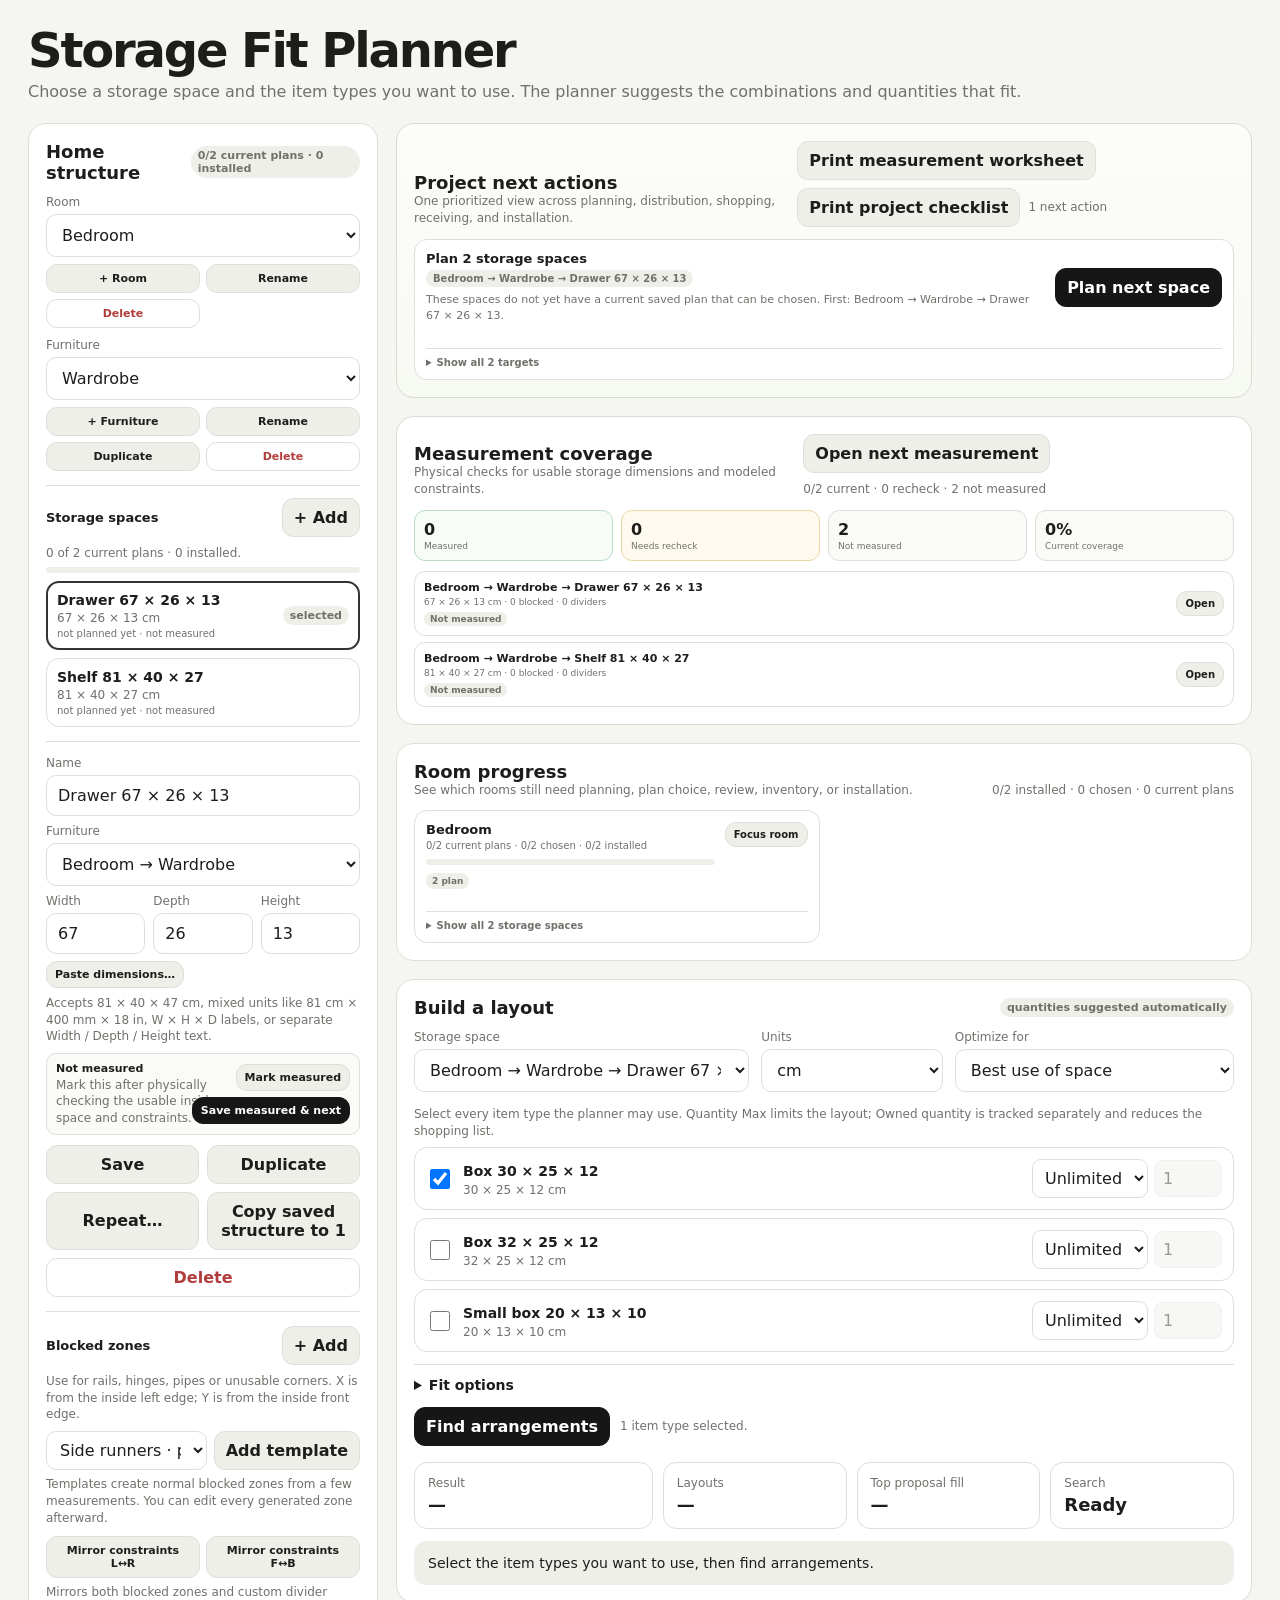
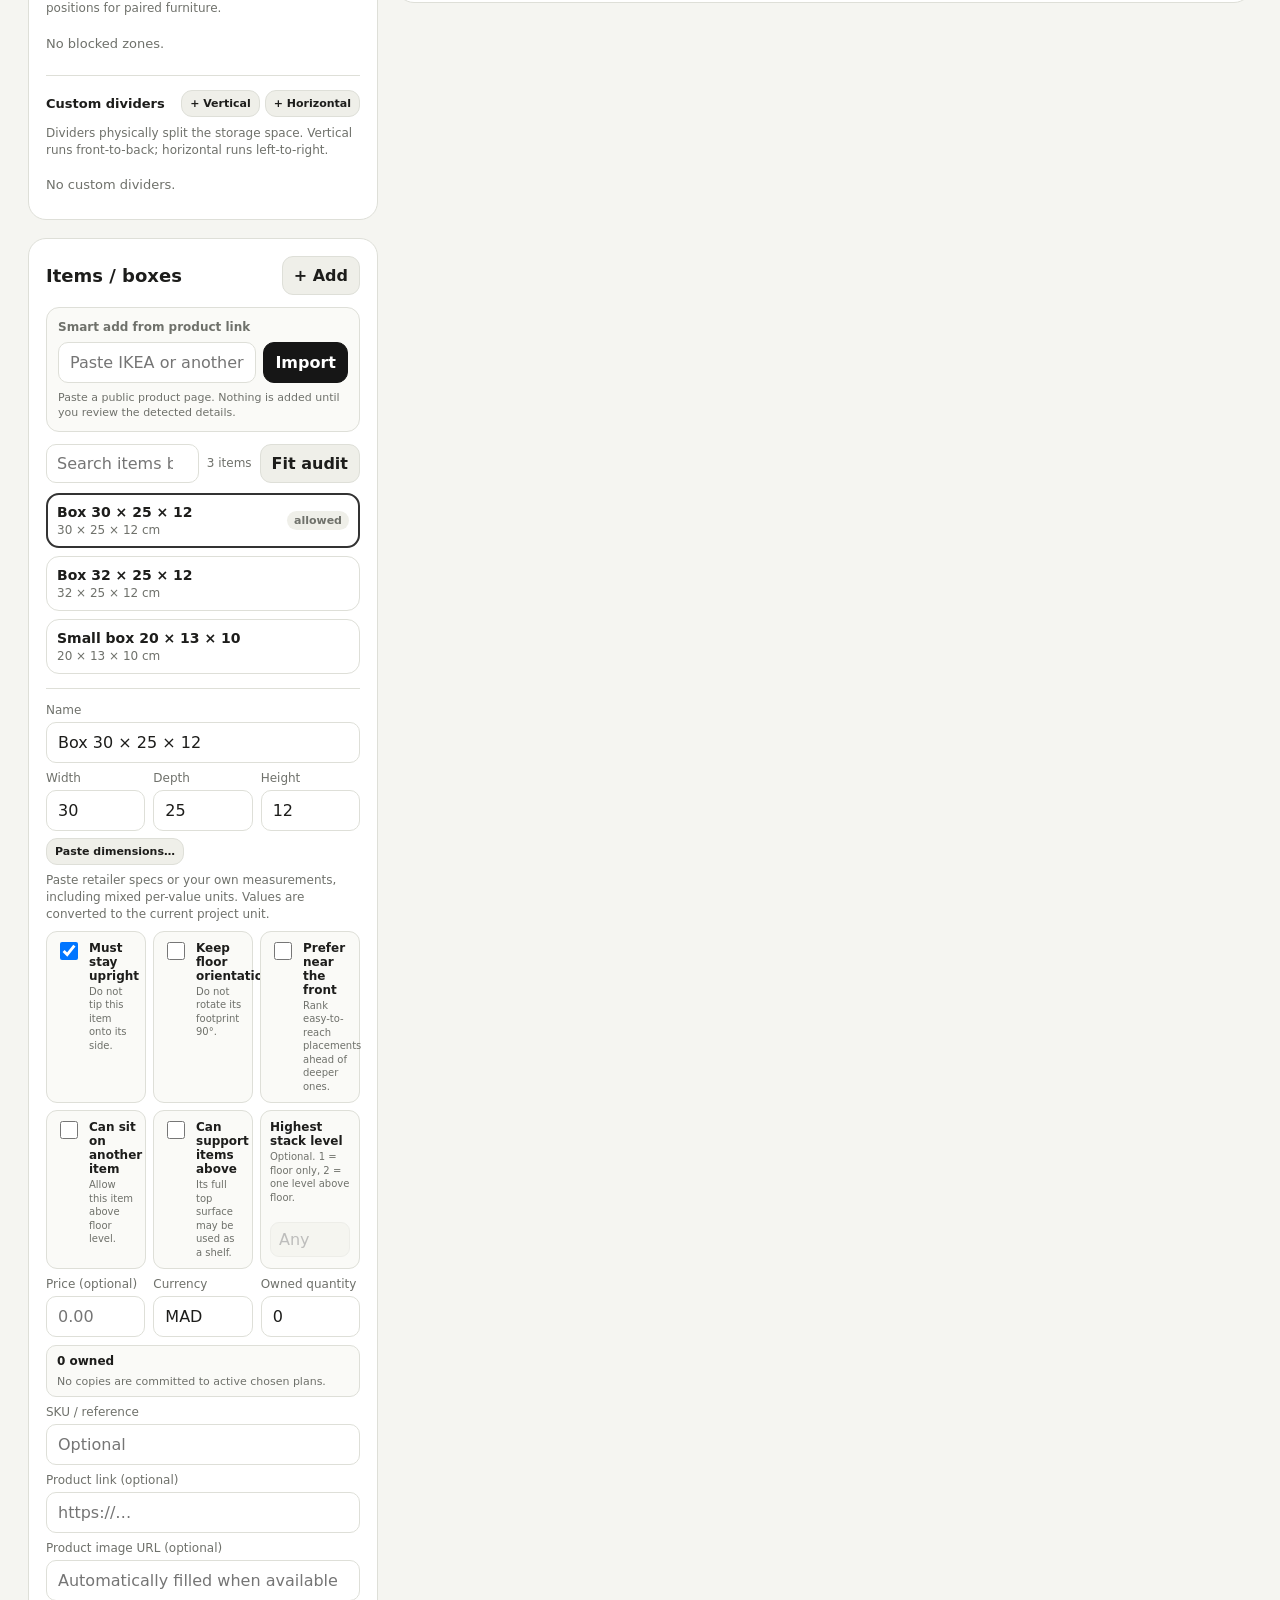
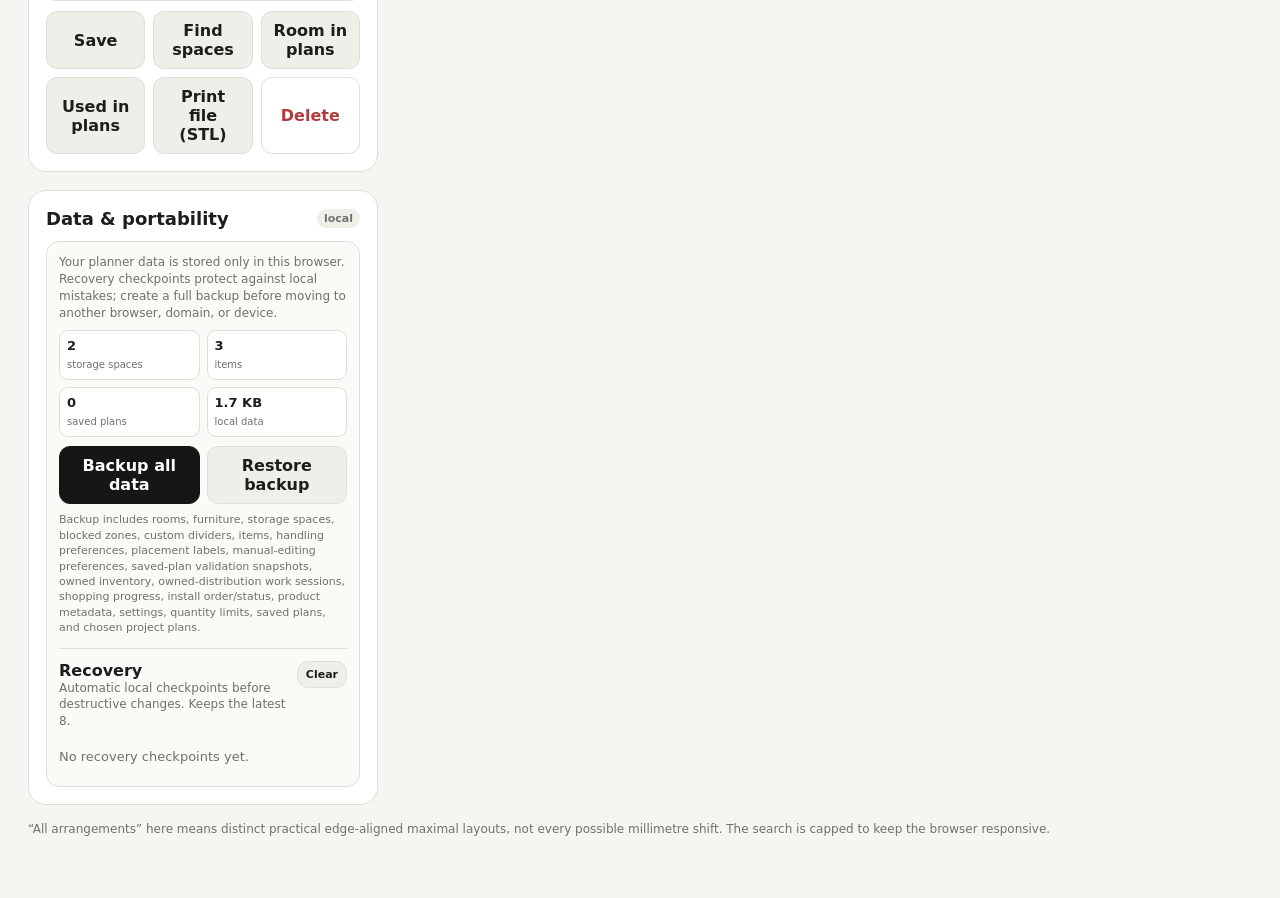
==== commit 9d8bccbe: "feat: add made-to-measure custom bins with STL export A leftover rectangle at least 3 cm on each sid" ====
--- a/index.html
+++ b/index.html
@@ -136,7 +136,7 @@
           <div class="field" style="margin-top:8px"><label for="boxSku">SKU / reference</label><input id="boxSku" type="text" placeholder="Optional"></div>
           <div class="field" style="margin-top:8px"><label for="boxUrl">Product link (optional)</label><input id="boxUrl" type="url" placeholder="https://…"></div>
           <div class="field" style="margin-top:8px"><label for="boxImage">Product image URL (optional)</label><input id="boxImage" type="url" placeholder="Automatically filled when available"></div>
-          <div class="actions"><button class="btn soft" id="saveBox" type="button">Save</button><button class="btn soft" id="findItemFits" type="button">Find spaces</button><button class="btn soft" id="findItemPlanRoom" type="button">Room in plans</button><button class="btn soft" id="showItemUsage" type="button">Used in plans</button><button class="btn danger" id="deleteBox" type="button">Delete</button></div>
+          <div class="actions"><button class="btn soft" id="saveBox" type="button">Save</button><button class="btn soft" id="findItemFits" type="button">Find spaces</button><button class="btn soft" id="findItemPlanRoom" type="button">Room in plans</button><button class="btn soft" id="showItemUsage" type="button">Used in plans</button><button class="btn soft" id="downloadBinStl" type="button" title="Download a 3D-printable open bin with this item's outer dimensions">Print file (STL)</button><button class="btn danger" id="deleteBox" type="button">Delete</button></div>
         </div>
       </section>
 
@@ -418,6 +418,7 @@
           <button class="tab" type="button" data-view="iso">3D</button>
           <button class="tab" type="button" data-view="top">Top</button>
           <button class="tab" type="button" data-view="side">Side</button>
+          <button class="reset3d" id="playAssembly" type="button" disabled>▶ Assemble</button>
           <button class="reset3d" id="reset3d" type="button" disabled>Reset view</button>
         </div>
         <div class="editbar" id="editBar">
@@ -471,7 +472,10 @@
           <button class="btn primary" id="doneEdit" type="button">Done editing</button>
           <span class="editstatus" id="editStatus">Click or drag a box in Top view.</span>
         </div>
-        <div class="detailviz" id="detailViz"></div>
+        <div class="detailvizwrap">
+          <div class="assemblycaption" id="assemblyCaption" hidden></div>
+          <div class="detailviz" id="detailViz"></div>
+        </div>
         <div class="detailinfo">
           <div class="detailbox"><h3>Suggested quantities</h3><ul id="layoutItems"></ul></div>
           <div class="detailbox"><h3>Contents / labels</h3><div id="layoutLabels" class="placementlabels"></div></div>
@@ -517,6 +521,7 @@
 
 <section id="printSheet" aria-hidden="true"></section>
 
+<script src="view3d.js"></script>
 <script src="app.js"></script>
 </body>
 </html>
--- a/styles.css
+++ b/styles.css
@@ -43,8 +43,11 @@
 .preview{width:100%;aspect-ratio:1.7/1;border-radius:10px;background:#fafaf7;display:block}
 .legend{display:flex;gap:8px;flex-wrap:wrap;margin-top:8px}.legenditem{display:flex;align-items:center;gap:5px;font-size:11px;color:var(--muted)}.swatch{width:10px;height:10px;border-radius:3px;display:inline-block}.stackbadge{display:inline-flex;align-items:center;gap:4px;font-size:10px;font-weight:800;padding:3px 7px;border-radius:999px;background:#e7eef6;color:#3a5875;margin-top:5px}
 .detailtabs{display:flex;gap:6px;flex-wrap:wrap;margin-bottom:10px;align-items:center}.tab{border:1px solid var(--line);background:#fff;border-radius:999px;padding:7px 10px;font-weight:700;font-size:13px}.tab.active{background:var(--accent);color:#fff;border-color:var(--accent)}.reset3d{margin-left:auto;border:1px solid var(--line);background:var(--soft);border-radius:999px;padding:7px 10px;font-weight:700;font-size:13px}.reset3d:disabled{opacity:.4;cursor:not-allowed}
+.reset3d+.reset3d{margin-left:0}
+.detailvizwrap{position:relative}
+.assemblycaption{position:absolute;left:14px;top:12px;max-width:calc(100% - 28px);z-index:1;pointer-events:none;padding:5px 9px;border-radius:9px;background:rgba(250,250,247,.9);border:1px solid var(--line);font-size:13px;font-weight:700}
 .detailviz{width:100%;min-height:390px;border:1px solid var(--line);border-radius:14px;background:#fafaf7;padding:8px}.detailviz svg{width:100%;height:auto;display:block}.detailviz.is-3d{cursor:grab;touch-action:none;user-select:none}.detailviz.is-3d.dragging{cursor:grabbing}
-.placementlabel{display:grid;grid-template-columns:auto minmax(140px,220px);gap:6px;align-items:center;flex:1 1 300px}.placementcoords{display:grid;gap:3px;min-width:290px;flex:1 1 330px}.editalign{display:grid;gap:3px;min-width:230px;flex:1 1 250px}.editalign>label{font-size:10px;color:var(--muted);font-weight:750}.editalignline{display:grid;grid-template-columns:minmax(0,1fr) auto;gap:6px;align-items:center}.editalignline select{min-width:0;border:1px solid var(--line);border-radius:8px;padding:6px 7px;background:#fff;color:var(--ink)}.editalignline .btn{padding:6px 8px}.placementcoords>label{font-size:10px;color:var(--muted);font-weight:750}.coordline{display:grid;grid-template-columns:repeat(3,minmax(62px,1fr)) auto;gap:5px;align-items:end}.coordline label{display:grid;gap:2px;font-size:9px;color:var(--muted);font-weight:750}.coordline input{width:100%;min-width:0;border:1px solid var(--line);border-radius:8px;padding:6px 7px;background:#fff;color:var(--ink)}.coordline input:disabled{opacity:.45;background:var(--soft)}.coordline>span{font-size:11px;color:var(--muted);padding:0 0 7px}.editsetting{display:grid;gap:3px;min-width:115px}.editreplace{display:grid;gap:3px;min-width:250px;flex:1 1 280px}.editreplace>label{font-size:10px;color:var(--muted);font-weight:750}.editreplaceline{display:grid;grid-template-columns:minmax(0,1fr) auto;gap:6px;align-items:center}.editreplaceline select{min-width:0;border:1px solid var(--line);border-radius:8px;padding:6px 7px;background:#fff;color:var(--ink)}.editreplaceline .btn{padding:6px 8px}.editsetting label{font-size:10px;color:var(--muted);font-weight:750}.editsettingline{display:flex;gap:5px;align-items:center}.editsettingline input{width:76px;border:1px solid var(--line);border-radius:8px;padding:6px 7px;background:#fff}.editsettingline span{font-size:11px;color:var(--muted)}.editcheck{display:flex;align-items:center;gap:5px;font-size:11px;color:var(--muted);font-weight:750;padding:0 2px}.editcheck input{width:16px;height:16px}.placementlabel label{font-size:11px;color:var(--muted);font-weight:750}.placementlabel input{width:100%;border:1px solid var(--line);border-radius:9px;padding:7px 9px;background:#fff}.placementlabels{display:grid;gap:6px}.placementlabelrow{display:grid;grid-template-columns:auto minmax(0,1fr);gap:7px;align-items:start;font-size:12px}.placementlabelrow .n{width:22px;height:22px;border-radius:999px;background:var(--soft);display:grid;place-items:center;font-size:10px;font-weight:850}.placementlabelrow strong{display:block}.placementlabelrow span{display:block;color:var(--muted);font-size:11px;margin-top:1px}.editbar{display:none;gap:7px;flex-wrap:wrap;align-items:center;margin:0 0 10px}.editbar.active{display:flex}.editbar .btn{padding:7px 10px;font-size:13px}.editstatus{font-size:12px;color:var(--muted);margin-left:auto}.detailinfo{display:grid;grid-template-columns:1fr 1fr;gap:12px;margin-top:12px}.detailbox{border:1px solid var(--line);border-radius:13px;padding:12px}.detailbox h3{font-size:14px;margin:0 0 8px}.detailbox ul{margin:0;padding-left:18px;color:var(--muted);font-size:13px;line-height:1.55}.leftovers{grid-column:1/-1}.gaplist{display:grid;grid-template-columns:repeat(2,minmax(0,1fr));gap:8px}.gapcard{border:1px solid var(--line);border-radius:11px;padding:10px;background:#fafaf7;text-align:left}.gapcard.active{outline:2px solid var(--good);outline-offset:-2px}.gaphead{display:flex;justify-content:space-between;gap:8px;align-items:center}.gaphead strong{font-size:13px}.gaparea{font-size:11px;color:var(--muted)}.gapsuggestions{display:flex;gap:6px;flex-wrap:wrap;margin-top:7px}.suggestion{border:1px solid var(--line);background:#fff;border-radius:999px;padding:5px 7px;font-size:11px;color:var(--ink)}.suggestion strong{font-weight:800}.nosuggestion{font-size:11px;color:var(--muted);margin-top:7px}.gapnote{font-size:11px;color:var(--muted);margin-top:7px}
+.placementlabel{display:grid;grid-template-columns:auto minmax(140px,220px);gap:6px;align-items:center;flex:1 1 300px}.placementcoords{display:grid;gap:3px;min-width:290px;flex:1 1 330px}.editalign{display:grid;gap:3px;min-width:230px;flex:1 1 250px}.editalign>label{font-size:10px;color:var(--muted);font-weight:750}.editalignline{display:grid;grid-template-columns:minmax(0,1fr) auto;gap:6px;align-items:center}.editalignline select{min-width:0;border:1px solid var(--line);border-radius:8px;padding:6px 7px;background:#fff;color:var(--ink)}.editalignline .btn{padding:6px 8px}.placementcoords>label{font-size:10px;color:var(--muted);font-weight:750}.coordline{display:grid;grid-template-columns:repeat(3,minmax(62px,1fr)) auto;gap:5px;align-items:end}.coordline label{display:grid;gap:2px;font-size:9px;color:var(--muted);font-weight:750}.coordline input{width:100%;min-width:0;border:1px solid var(--line);border-radius:8px;padding:6px 7px;background:#fff;color:var(--ink)}.coordline input:disabled{opacity:.45;background:var(--soft)}.coordline>span{font-size:11px;color:var(--muted);padding:0 0 7px}.editsetting{display:grid;gap:3px;min-width:115px}.editreplace{display:grid;gap:3px;min-width:250px;flex:1 1 280px}.editreplace>label{font-size:10px;color:var(--muted);font-weight:750}.editreplaceline{display:grid;grid-template-columns:minmax(0,1fr) auto;gap:6px;align-items:center}.editreplaceline select{min-width:0;border:1px solid var(--line);border-radius:8px;padding:6px 7px;background:#fff;color:var(--ink)}.editreplaceline .btn{padding:6px 8px}.editsetting label{font-size:10px;color:var(--muted);font-weight:750}.editsettingline{display:flex;gap:5px;align-items:center}.editsettingline input{width:76px;border:1px solid var(--line);border-radius:8px;padding:6px 7px;background:#fff}.editsettingline span{font-size:11px;color:var(--muted)}.editcheck{display:flex;align-items:center;gap:5px;font-size:11px;color:var(--muted);font-weight:750;padding:0 2px}.editcheck input{width:16px;height:16px}.placementlabel label{font-size:11px;color:var(--muted);font-weight:750}.placementlabel input{width:100%;border:1px solid var(--line);border-radius:9px;padding:7px 9px;background:#fff}.placementlabels{display:grid;gap:6px}.placementlabelrow{display:grid;grid-template-columns:auto minmax(0,1fr);gap:7px;align-items:start;font-size:12px}.placementlabelrow .n{width:22px;height:22px;border-radius:999px;background:var(--soft);display:grid;place-items:center;font-size:10px;font-weight:850}.placementlabelrow strong{display:block}.placementlabelrow span{display:block;color:var(--muted);font-size:11px;margin-top:1px}.editbar{display:none;gap:7px;flex-wrap:wrap;align-items:center;margin:0 0 10px}.editbar.active{display:flex}.editbar .btn{padding:7px 10px;font-size:13px}.editstatus{font-size:12px;color:var(--muted);margin-left:auto}.detailinfo{display:grid;grid-template-columns:1fr 1fr;gap:12px;margin-top:12px}.detailbox{border:1px solid var(--line);border-radius:13px;padding:12px}.detailbox h3{font-size:14px;margin:0 0 8px}.detailbox ul{margin:0;padding-left:18px;color:var(--muted);font-size:13px;line-height:1.55}.leftovers{grid-column:1/-1}.gaplist{display:grid;grid-template-columns:repeat(2,minmax(0,1fr));gap:8px}.gapcard{border:1px solid var(--line);border-radius:11px;padding:10px;background:#fafaf7;text-align:left}.gapcard.active{outline:2px solid var(--good);outline-offset:-2px}.gaphead{display:flex;justify-content:space-between;gap:8px;align-items:center}.gaphead strong{font-size:13px}.gaparea{font-size:11px;color:var(--muted)}.gapsuggestions{display:flex;gap:6px;flex-wrap:wrap;margin-top:7px}.suggestion{border:1px solid var(--line);background:#fff;border-radius:999px;padding:5px 7px;font-size:11px;color:var(--ink)}.suggestion strong{font-weight:800}.suggestion.custom{border-style:dashed;font-weight:700}.nosuggestion{font-size:11px;color:var(--muted);margin-top:7px}.gapnote{font-size:11px;color:var(--muted);margin-top:7px}
 .dimensionpaste{display:flex;gap:7px;align-items:center;flex-wrap:wrap;margin-top:7px}.dimensionpaste .btn{padding:6px 8px;font-size:11px}.dimensionpaste .small{flex:1 1 180px}
 .measurementverify{display:flex;justify-content:space-between;gap:9px;align-items:center;margin-top:8px;padding:8px 9px;border:1px solid var(--line);border-radius:10px;background:#fafaf7}.measurementverify>div{min-width:0}.measurementverify strong{display:block;font-size:11px}.measurementverify .small{display:block;margin-top:2px;line-height:1.35}.measurementverify .btn{flex:none;padding:6px 8px;font-size:11px}.measurementverifyactions{display:flex;gap:6px;align-items:center;flex-wrap:wrap;justify-content:flex-end}.measurementverify.current{border-color:#b9dec5;background:#f7fcf8}.measurementverify.stale{border-color:#ead5a4;background:#fffaf0}
 .stocksummary{display:flex;gap:7px;align-items:baseline;flex-wrap:wrap;margin-top:8px;padding:8px 10px;border:1px solid var(--line);border-radius:10px;background:#fafaf7;font-size:11px;color:var(--muted)}.stocksummary strong{font-size:12px;color:var(--ink)}.stocksummary.good{border-color:#b9dec5;background:#f7fcf8}.stocksummary.warn{border-color:#ead5a4;background:#fffaf0}
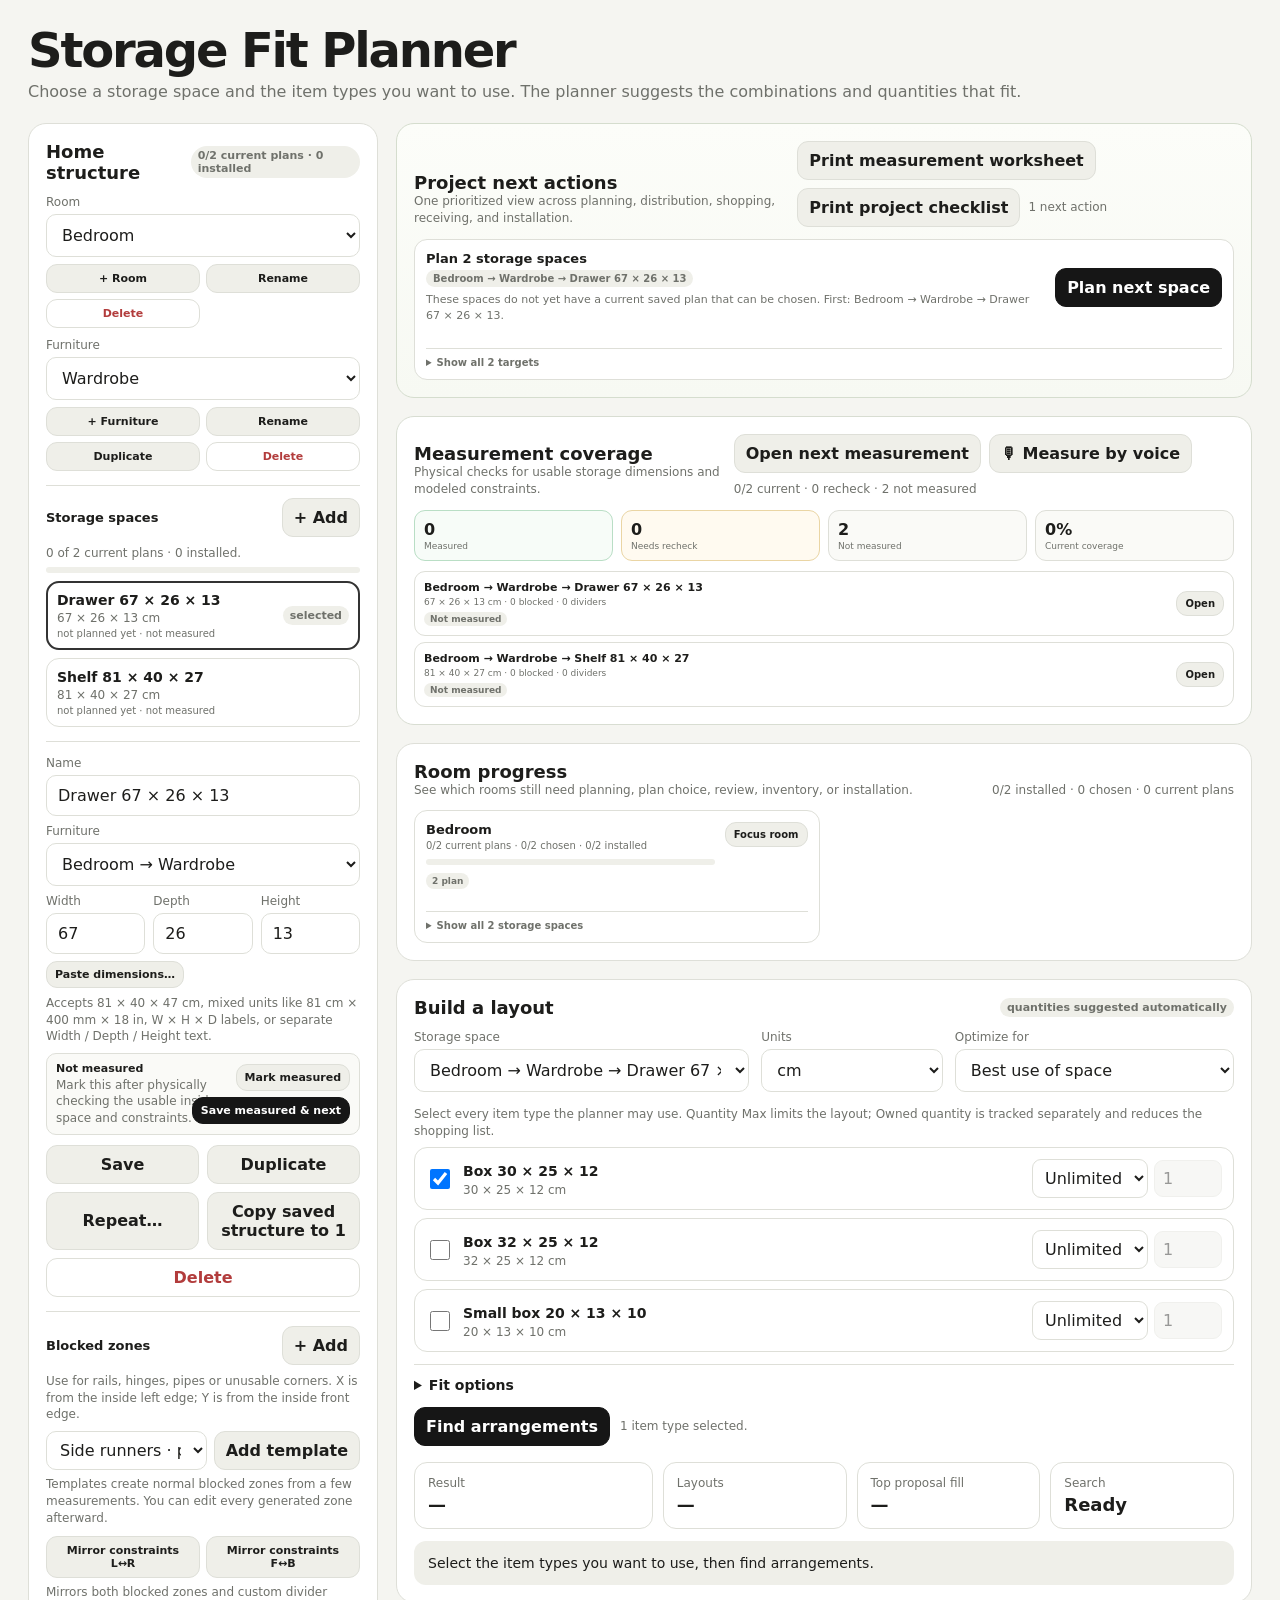
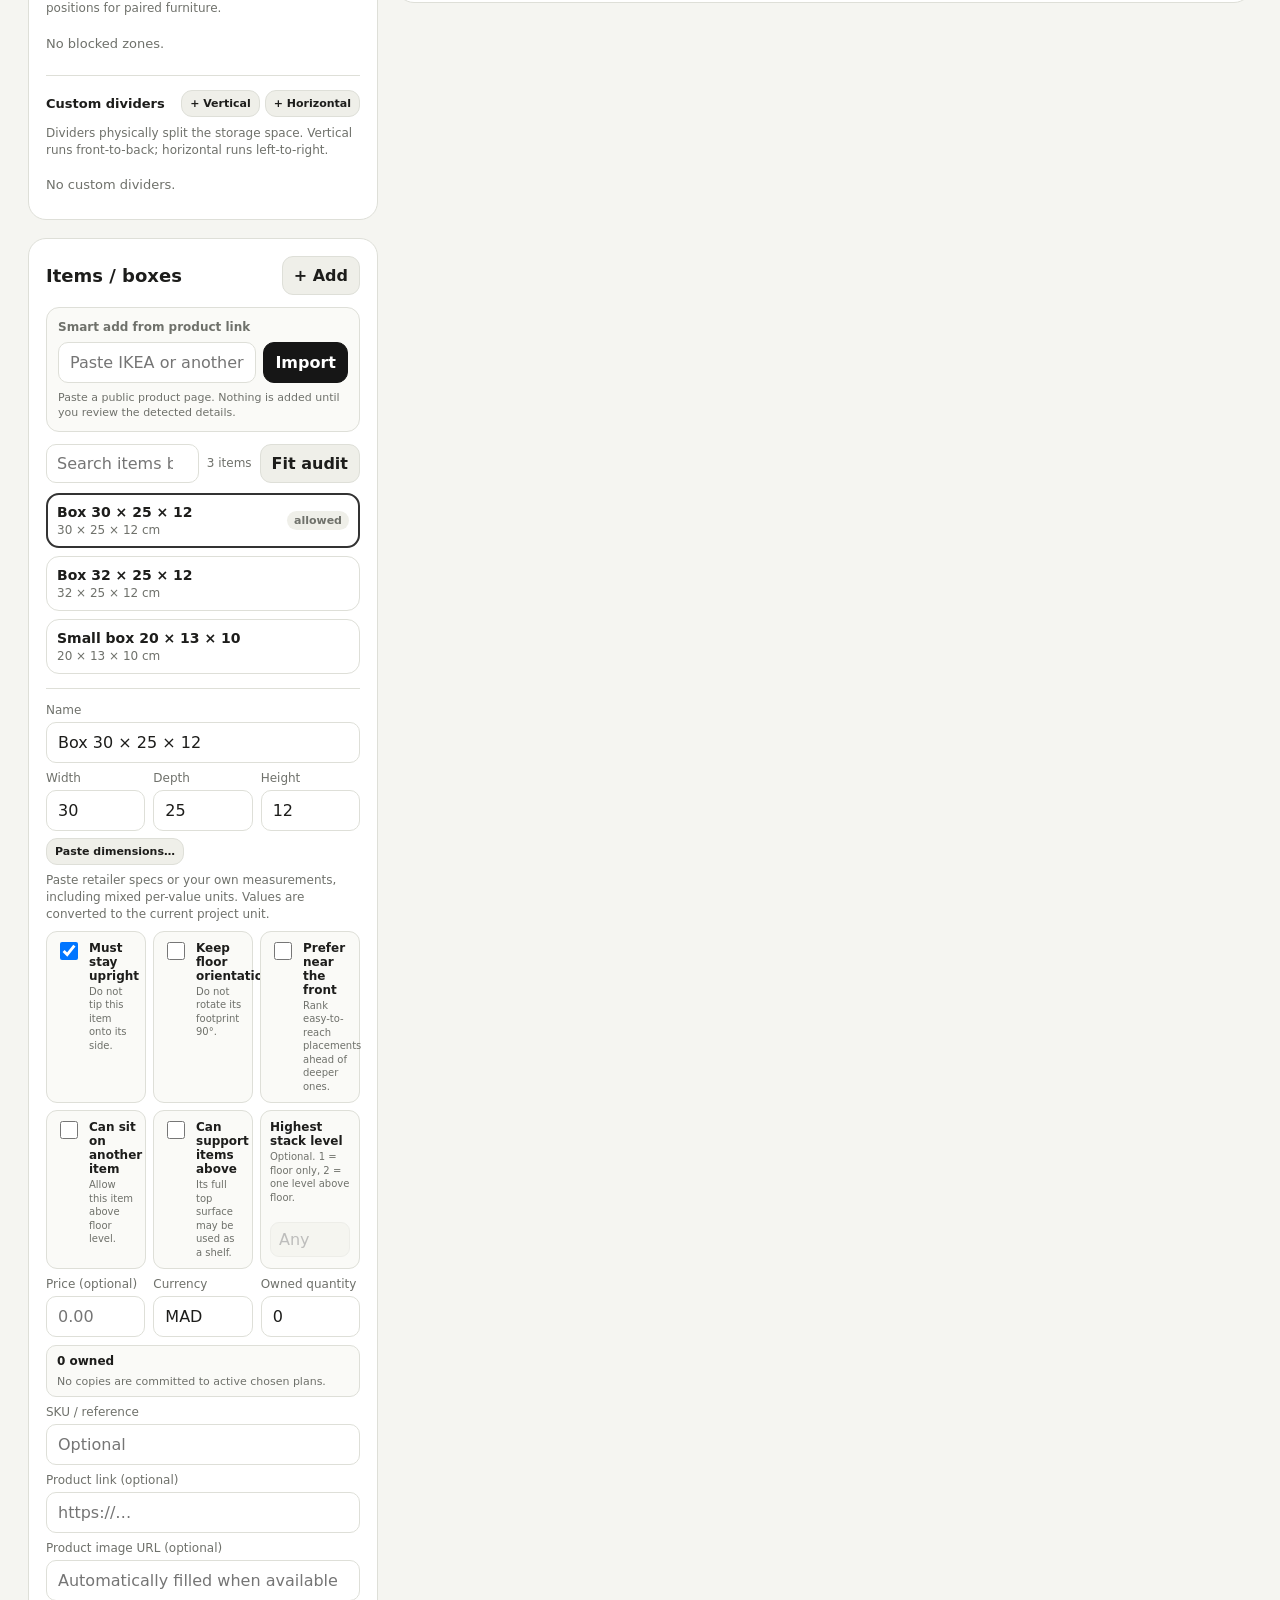
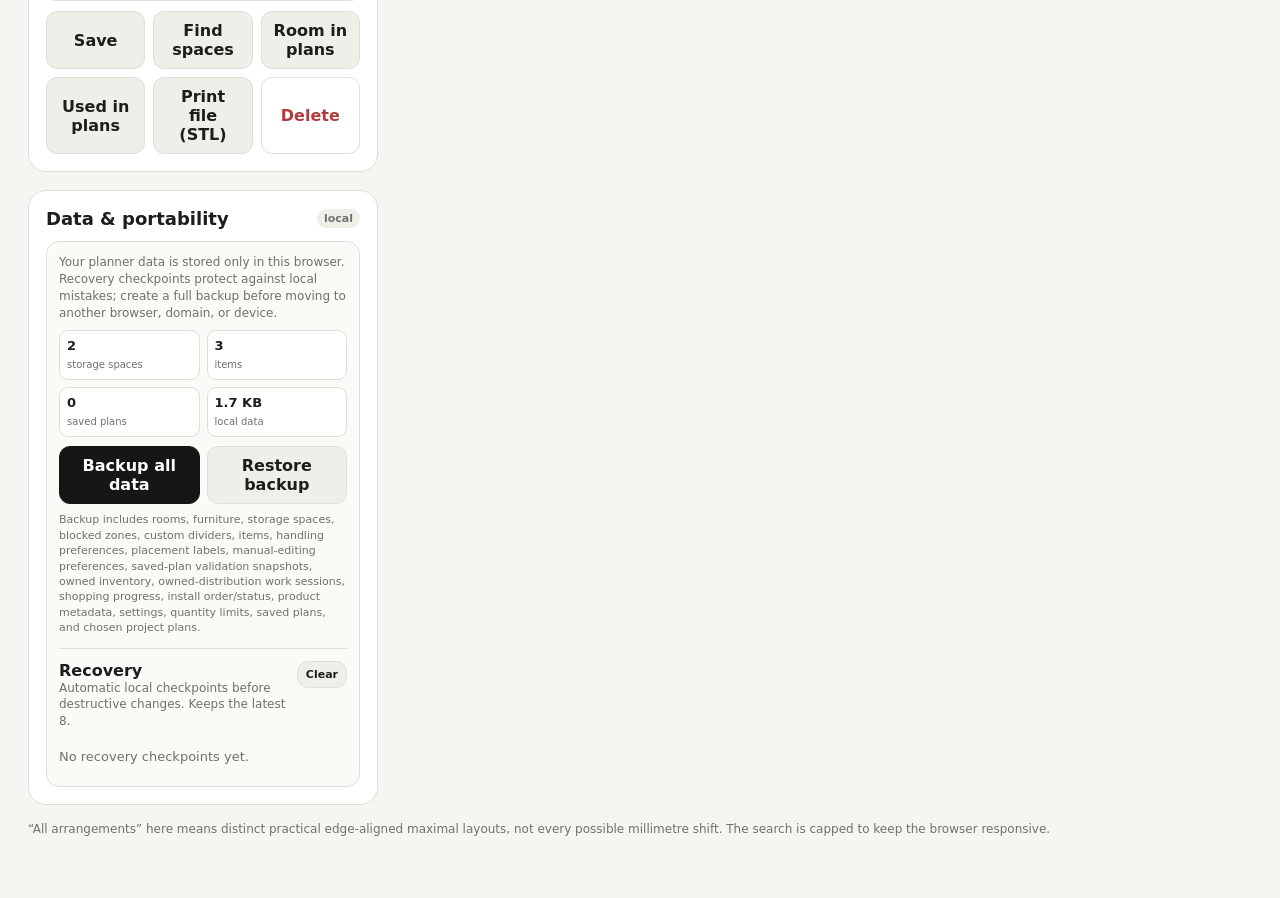
==== commit 34780d1b: "feat: measure storage spaces by voice Measure by voice turns the measurement queue into a hands-free" ====
--- a/index.html
+++ b/index.html
@@ -185,6 +185,7 @@
           <div><h2>Measurement coverage</h2><div class="small">Physical checks for usable storage dimensions and modeled constraints.</div></div>
           <div class="savedtoolbar">
             <button class="btn soft" id="openNextMeasurementBtn" type="button">Open next</button>
+            <button class="btn soft" id="voiceMeasureBtn" type="button" title="Measure hands-free: say each storage's width, depth and height">🎙 Measure by voice</button>
             <div class="small" id="measurementProgressSummary">—</div>
           </div>
         </div>
@@ -519,6 +520,18 @@
   </div>
 </div>
 
+<aside class="voicepanel" id="voiceMeasurePanel" hidden aria-label="Voice measuring">
+  <div class="voicehead"><strong>🎙 Voice measuring</strong><span class="small" id="voiceMeasureProgress"></span></div>
+  <div class="voicepath" id="voiceMeasurePath"></div>
+  <div class="voiceheard" id="voiceMeasureHeard" role="status" aria-live="polite"></div>
+  <div class="voicecandidate" id="voiceMeasureCandidate"></div>
+  <div class="voiceactions">
+    <button class="btn primary" id="voiceMeasureSave" type="button" disabled>Save</button>
+    <button class="btn soft" id="voiceMeasureSkip" type="button" disabled>Skip</button>
+    <button class="btn soft" id="voiceMeasureStop" type="button">Close</button>
+  </div>
+</aside>
+
 <section id="printSheet" aria-hidden="true"></section>
 
 <script src="view3d.js"></script>
--- a/styles.css
+++ b/styles.css
@@ -56,7 +56,7 @@
 .measurementprogress{border-color:#d8ddd2}.measurementprogressstats{display:grid;grid-template-columns:repeat(4,minmax(0,1fr));gap:8px;margin-bottom:10px}.measurementprogressstat{border:1px solid var(--line);border-radius:11px;padding:9px;background:#fafaf7}.measurementprogressstat strong{display:block;font-size:16px}.measurementprogressstat span{display:block;font-size:9px;color:var(--muted);margin-top:2px}.measurementprogressstat.current{border-color:#b9dec5;background:#f7fcf8}.measurementprogressstat.stale{border-color:#ead5a4;background:#fffaf0}.measurementprogresslist{display:grid;gap:6px}.measurementprogressrow{display:grid;grid-template-columns:minmax(0,1fr) auto;gap:9px;align-items:center;border:1px solid var(--line);border-radius:11px;padding:9px;background:#fff}.measurementprogressrow.stale{border-color:#ead5a4;background:#fffdf7}.measurementprogresspath{font-size:11px;font-weight:820}.measurementprogressmeta{font-size:9px;color:var(--muted);margin-top:3px}.measurementprogressstatus{display:inline-flex;margin-top:5px;padding:2px 6px;border-radius:999px;background:var(--soft);font-size:9px;font-weight:820;color:var(--muted)}.measurementprogressstatus.stale{background:#fff1cf;color:var(--warn)}.measurementprogressrow .btn{padding:6px 8px;font-size:10px}.measurementprogresscomplete{display:grid;gap:3px;border:1px solid #b9dec5;border-radius:11px;padding:10px;background:#f7fcf8}.measurementprogresscomplete strong{font-size:11px}.measurementprogresscomplete span{font-size:10px;color:var(--muted)}
 .nextactionlist{display:grid;gap:8px}.nextactioncard{display:grid;grid-template-columns:minmax(0,1fr) auto;gap:12px;align-items:center;border:1px solid var(--line);border-radius:13px;padding:11px;background:#fff}.nextactioncard.warn{border-color:#e2bf72;background:#fffaf0}.nextactioncard.good{border-color:#b9dec5;background:#f1faf4}.nextactiontitle{font-size:13px;font-weight:850}.nextactionpath{display:inline-flex;margin-top:4px;padding:3px 7px;border-radius:999px;background:var(--soft);font-size:10px;font-weight:760;color:var(--muted)}.nextactiondetail{font-size:11px;color:var(--muted);line-height:1.45;margin-top:5px}.nextactiondone{font-size:18px;font-weight:900;color:var(--good)}.nextactiontargets{grid-column:1/-1;border-top:1px solid var(--line);padding-top:8px}.nextactiontargets summary{cursor:pointer;font-size:10px;font-weight:820;color:var(--muted);user-select:none}.nextactiontargetlist{display:grid;gap:5px;margin-top:7px}.nextactiontarget{display:grid;grid-template-columns:minmax(0,1fr) auto;gap:8px;align-items:center;padding:6px 7px;border-radius:9px;background:rgba(255,255,255,.72);border:1px solid var(--line)}.nextactiontarget span{font-size:10px;color:var(--muted);overflow-wrap:anywhere}.nextactiontarget .btn{padding:5px 7px;font-size:10px}
 .roomprogressgrid{display:grid;grid-template-columns:repeat(2,minmax(0,1fr));gap:9px}.roomprogresscard{display:grid;grid-template-columns:minmax(0,1fr) auto;gap:10px;align-items:start;border:1px solid var(--line);border-radius:13px;padding:11px;background:#fff}.roomprogresscard.warn{border-color:#e2bf72;background:#fffaf0}.roomprogresscard.waiting{border-color:#ead5a4;background:#fffdf7}.roomprogresscard.good{border-color:#b9dec5;background:#f1faf4}.roomprogresstitle{font-size:13px;font-weight:850}.roomprogressmeta{font-size:10px;color:var(--muted);margin-top:3px}.roomprogresscard .progressbar{margin-top:8px}.roomprogresschips{display:flex;gap:5px;flex-wrap:wrap;margin-top:8px}.roomprogresschip{display:inline-flex;padding:3px 6px;border-radius:999px;background:var(--soft);font-size:9px;font-weight:800;color:var(--muted)}.roomprogresschip.warn{background:#fff1cf;color:var(--warn)}.roomprogresschip.good{background:#e8f4ed;color:var(--good)}.roomprogresschip.installed{background:#e8f0f8;color:#365a7a}.roomprogressblockers{margin-top:8px;font-size:10px;line-height:1.45;color:var(--muted)}.roomprogressblockers strong{color:var(--text)}.roomprioritynote{margin-top:7px;font-size:9px;line-height:1.4;color:var(--muted)}.roomprioritypreview{margin-top:5px;font-size:9px;line-height:1.4;color:var(--muted)}.roomprioritypreview strong{color:var(--text)}.roomprogressactions{display:flex;gap:5px;flex-wrap:wrap;justify-content:flex-end}.roomprogresscard .btn{padding:6px 8px;font-size:10px;white-space:nowrap}.roomshoppingfocus{outline:2px solid #d6a13b;outline-offset:2px;border-radius:10px}.roomstoragequeue{grid-column:1/-1;border-top:1px solid var(--line);padding-top:8px}.roomstoragequeue summary{cursor:pointer;font-size:10px;font-weight:820;color:var(--muted);user-select:none}.roomstoragelist{display:grid;gap:5px;margin-top:7px}.roomstoragerow{display:grid;grid-template-columns:minmax(0,1fr) auto;gap:8px;align-items:center;padding:7px 8px;border:1px solid var(--line);border-radius:9px;background:rgba(255,255,255,.72)}.roomstoragetitle{font-size:10px;font-weight:780}.roomstoragestatus{display:inline-flex;margin-top:3px;padding:2px 6px;border-radius:999px;background:var(--soft);font-size:9px;font-weight:820;color:var(--muted);text-transform:capitalize}.roomstoragestatus.review{background:#fff1cf;color:var(--warn)}.roomstoragestatus.ready{background:#e8f4ed;color:var(--good)}.roomstoragestatus.waiting{background:#fff1cf;color:var(--warn)}.roomstoragestatus.installed{background:#e8f0f8;color:#365a7a}.roomstoragemissing{margin-top:4px;font-size:9px;color:var(--muted);line-height:1.35}
-.installsummary{display:grid;grid-template-columns:repeat(5,minmax(0,1fr));gap:8px;margin-bottom:12px}.installunlockpanel{border:1px solid var(--line);border-radius:13px;padding:11px;background:#fafaf7;margin-bottom:12px}.installunlockhead{display:flex;align-items:flex-start;justify-content:space-between;gap:10px;flex-wrap:wrap}.installunlockhead strong{font-size:12px}.installunlocklist{display:grid;gap:6px;margin-top:8px}.installunlockrow{display:grid;grid-template-columns:minmax(0,1fr) auto;gap:9px;align-items:center;border-top:1px solid var(--line);padding-top:7px}.installunlockrow:first-child{border-top:none;padding-top:0}.installunlockbundle{display:grid;grid-template-columns:minmax(0,1fr);gap:8px;border:1px solid #b9dec5;border-radius:11px;padding:9px;background:#f7fcf8}.installunlockbundleactions{display:flex;gap:6px;flex-wrap:wrap}.installunlockbundleactions .btn{padding:6px 8px;font-size:10px}.installunlocktitle{font-size:11px;font-weight:820}.installunlockmeta{font-size:9px;color:var(--muted);line-height:1.4;margin-top:3px}.unlockgain{display:inline-flex;margin-left:5px;padding:2px 6px;border-radius:999px;background:#e8f4ed;color:var(--good);font-size:9px;font-weight:850}.unlockbadge{display:inline-flex;margin-left:5px;padding:2px 6px;border-radius:999px;background:var(--soft);color:var(--muted);font-size:9px;font-weight:800}.unlockbadge.bought{background:#e8f0f8;color:#365a7a}.installunlockrow .btn{padding:6px 8px;font-size:10px;white-space:nowrap}.installunlockimpact{margin-top:6px;padding-top:5px}.installunlockimpact summary{font-size:9px;font-weight:820;color:var(--muted)}.installunlockimpactbody{display:grid;gap:5px;margin-top:6px}.installunlockimpactnote{font-size:9px;color:var(--muted);line-height:1.35}.installunlockimpactgroup{display:grid;gap:2px;font-size:9px;color:var(--muted);line-height:1.35}.installunlockimpactgroup strong{font-size:9px;color:var(--text)}.installunlockimpactgroup span{padding-left:8px}.installunlockimpactgroup.warn strong{color:var(--warn)}.installstat{border:1px solid var(--line);border-radius:12px;padding:10px;background:#fafaf7}.installstat .k{font-size:10px;color:var(--muted)}.installstat .v{font-size:16px;font-weight:850;margin-top:3px}.installqueue{display:grid;gap:8px}.installcard{display:grid;grid-template-columns:minmax(0,1fr) auto;gap:10px;align-items:start;border:1px solid var(--line);border-radius:13px;padding:11px;background:#fff}.installcard.ready{border-color:#b9dec5;background:#f7fcf8}.installcard.waiting{border-color:#ead5a4;background:#fffdf7}.installcard.stale{border-color:#e2bf72;background:#fffaf0}.installcard.installed{border-color:#bdd2e6;background:#f7faff}.installtitle{font-size:13px;font-weight:820}.installmeta{font-size:11px;color:var(--muted);margin-top:3px;line-height:1.4}.installstatus{display:inline-flex;margin-top:7px;font-size:10px;font-weight:850;padding:3px 7px;border-radius:999px}.installstatus.ready{background:#e8f4ed;color:var(--good)}.installstatus.waiting{background:#fff1cf;color:var(--warn)}.installstatus.stale{background:#fff1cf;color:var(--warn)}.installstatus.installed{background:#e8f0f8;color:#365a7a}.installmissing{font-size:11px;color:var(--muted);margin-top:7px}.installactions{display:flex;gap:5px;flex-wrap:wrap;justify-content:flex-end}.installactions .btn{padding:6px 8px;font-size:11px}.projectsummary{display:grid;grid-template-columns:repeat(5,minmax(0,1fr));gap:8px;margin-bottom:10px}.projectstat{border:1px solid var(--line);border-radius:12px;padding:10px;background:#fafaf7}.projectstat .k{font-size:10px;color:var(--muted)}.projectstat .v{font-size:16px;font-weight:850;margin-top:3px}.projectplans{display:flex;gap:6px;flex-wrap:wrap;margin-bottom:12px}.projectplan{font-size:11px;padding:5px 8px;border-radius:999px;background:var(--soft);color:var(--muted)}.projecthint{margin:4px 0 12px}.purchasearrival{border:1px solid #bdd2e6;border-radius:12px;padding:10px 11px;background:#f7faff;margin:0 0 12px}.purchasearrivalhead{display:flex;align-items:center;justify-content:space-between;gap:10px;flex-wrap:wrap}.purchasearrivalhead strong{font-size:12px}.purchasearrivalhead span{font-size:10px;color:var(--muted)}.purchasearrivalmeta{font-size:10px;color:var(--muted);line-height:1.45;margin-top:5px}.purchasearrivalitems{font-size:10px;line-height:1.4;margin-top:6px}.purchasearrival details{margin-top:7px;padding-top:7px}.purchasearrival summary{font-size:10px}.purchasearrivalbody{display:grid;gap:7px;margin-top:7px}.purchasearrivalgroup{display:grid;gap:2px;font-size:10px;color:var(--muted);line-height:1.35}.purchasearrivalgroup strong{font-size:10px;color:var(--text)}.purchasearrivalgroup span{padding-left:8px}.purchasearrivalgroup.warn strong{color:var(--warn)}.purchasearrivalopt{border-top:1px solid var(--line);padding-top:7px;font-size:10px;color:var(--muted);line-height:1.4}.purchasearrivalopt>strong{color:var(--text)}.purchasearrivalquiet{font-size:10px;color:var(--muted);line-height:1.4}.homeshop{display:grid;gap:7px}.homeshoprow{display:grid;grid-template-columns:minmax(0,1.35fr) 58px 58px 58px 76px 76px 105px auto;gap:8px;align-items:center;border-top:1px solid var(--line);padding-top:8px}.homeshoprow:first-child{border-top:none;padding-top:0}.homeshoprow .shopnum{text-align:right;font-size:12px}.purchasecontrol{display:flex;align-items:center;justify-content:flex-end;gap:4px}.purchasecontrol .btn{padding:4px 7px;font-size:11px}.purchasecount{min-width:22px;text-align:center;font-weight:800}.purchasestatus{font-size:10px;color:var(--muted);margin-top:2px}.projectstat.ready{background:#f1faf4;border-color:#b9dec5}.projectstat.warn{background:#fffaf0;border-color:#ead5a4}.homeshoprow .shopname{font-size:13px;font-weight:750}.homeshoprow .shopaction{display:flex;gap:5px;align-items:center;justify-content:flex-end;flex-wrap:wrap}.homeshoprow .shopaction .btn{padding:5px 7px;font-size:10px;white-space:nowrap}.receiptqty{display:inline-flex;align-items:center;gap:4px}.receiptqty input{width:50px;padding:5px 6px;border:1px solid var(--line);border-radius:8px;background:#fff;font:inherit;font-size:10px;text-align:right}.receiptimpactcell{grid-column:1/-1}.receiptimpact{margin:0;padding:6px 0 0}.receiptimpact summary{font-size:9px;color:var(--muted);font-weight:820}.receiptimpactbody{display:grid;gap:7px;margin-top:7px}.receiptimpactscenario{display:grid;gap:5px;padding:7px 8px;border:1px solid var(--line);border-radius:9px;background:#fafaf7}.receiptimpacttitle{display:flex;justify-content:space-between;gap:8px;flex-wrap:wrap;font-size:9px}.receiptimpacttitle span{color:var(--muted)}.deliverybatch{border:1px solid #d5ddce;border-radius:12px;padding:10px 11px;background:#fcfdf9;margin:0 0 12px}.deliverybatch>details{margin:0;padding:0;border:0}.deliverybatch>details>summary{font-size:11px}.deliverybatchbody{display:grid;gap:9px;margin-top:9px}.deliverybatchrows{display:grid;grid-template-columns:repeat(2,minmax(0,1fr));gap:7px}.deliverybatchrow{display:flex;align-items:center;justify-content:space-between;gap:9px;padding:8px 9px;border:1px solid var(--line);border-radius:10px;background:#fff;font-size:10px}.deliverybatchrow span{display:grid;gap:2px}.deliverybatchrow small{color:var(--muted);font-size:9px}.deliverybatchrow input{width:58px;padding:6px;border:1px solid var(--line);border-radius:8px;background:#fff;font:inherit;text-align:right}.deliverybatchimpact{display:grid;gap:6px;padding:9px;border:1px dashed var(--line);border-radius:10px}.deliverybatchimpacthead{display:flex;justify-content:space-between;gap:8px;flex-wrap:wrap;font-size:10px}.deliverybatchimpacthead span{color:var(--muted)}.deliverybatchactions{display:flex;justify-content:flex-end;gap:6px;flex-wrap:wrap}.homeshoprow .shopsub{font-size:11px;color:var(--muted);margin-top:2px}.fitauditpanel{max-width:min(1400px,calc(100vw - 28px))}.fitauditcontrols{display:grid;grid-template-columns:minmax(180px,1fr) minmax(150px,.7fr) minmax(150px,.7fr) auto;gap:7px;align-items:center;margin:0 0 7px}.fitauditcontrols .picker{min-width:0;padding:8px 9px}.fitauditfiltermeta{font-size:9px;color:var(--muted);margin:0 0 8px}.fitauditinsights{display:grid;grid-template-columns:repeat(4,minmax(0,1fr));gap:7px;margin:0 0 9px}.fitauditinsight{display:grid;align-content:start;gap:4px;min-width:0;border:1px solid var(--line);border-radius:11px;padding:9px;background:#fafaf7}.fitauditinsight>span{font-size:8px;font-weight:850;text-transform:uppercase;letter-spacing:.035em;color:var(--muted)}.fitauditinsight>strong{font-size:11px;line-height:1.3;overflow-wrap:anywhere}.fitauditinsight>small{font-size:8px;line-height:1.4;color:var(--muted);min-height:2.8em}.fitauditinsight .btn{justify-self:start;padding:5px 7px;font-size:9px;margin-top:2px}.fitauditinsightempty{grid-column:1/-1;font-size:10px;color:var(--muted);padding:8px 0}.fitauditlegend{display:flex;gap:6px;flex-wrap:wrap;margin:0 0 10px}.fitauditlegend span{display:inline-flex;padding:4px 7px;border-radius:999px;font-size:9px;font-weight:850}.fitauditlegend .fit{background:#e8f4ed;color:var(--good)}.fitauditlegend .near{background:#fff1cf;color:var(--warn)}.fitauditlegend .miss{background:var(--soft);color:var(--muted)}.fitauditscroll{overflow:auto;border:1px solid var(--line);border-radius:12px;background:#fff}.fitaudittable{border-collapse:separate;border-spacing:0;width:max-content;min-width:100%;font-size:10px}.fitaudittable th,.fitaudittable td{border-right:1px solid var(--line);border-bottom:1px solid var(--line);padding:0;vertical-align:stretch}.fitaudittable tr:last-child th,.fitaudittable tr:last-child td{border-bottom:0}.fitaudittable th:last-child,.fitaudittable td:last-child{border-right:0}.fitaudittable thead th{position:sticky;top:0;z-index:2;min-width:145px;padding:8px;background:#fafaf7;text-align:left}.fitaudittable thead th span{display:block;font-size:10px;font-weight:850}.fitaudittable thead th small{display:block;margin-top:2px;font-size:8px;color:var(--muted);font-weight:650}.fitaudititemcol{position:sticky!important;left:0;z-index:3!important;min-width:180px!important;background:#fff!important}.fitaudittable thead .fitaudititemcol{z-index:4!important;background:#fafaf7!important}.fitaudititem{display:grid;gap:4px;padding:9px}.fitaudititem strong{font-size:11px}.fitaudititem small{font-size:8px;color:var(--muted);font-weight:650}.fitaudititem .btn{justify-self:start;padding:4px 6px;font-size:9px}.fitauditcell{display:grid;width:100%;min-width:145px;min-height:86px;padding:9px;border:0;background:#fff;text-align:left;align-content:start;gap:4px;font:inherit;cursor:pointer}.fitauditcell:hover{box-shadow:inset 0 0 0 2px rgba(0,0,0,.08)}.fitauditcell strong{font-size:10px}.fitauditcell span{font-size:9px;line-height:1.35;color:var(--muted)}.fitauditcell small{font-size:8px;color:var(--muted)}.fitauditcell.fit{background:#f7fcf8}.fitauditcell.fit strong{color:var(--good)}.fitauditcell.near{background:#fffaf0}.fitauditcell.near strong{color:var(--warn)}.fitauditcell.miss{background:#fafaf7}.fitfinderpanel{max-width:900px}.fitfindersummary{font-size:12px;color:var(--muted);line-height:1.45;margin-bottom:10px;padding:10px 11px;border:1px solid var(--line);border-radius:11px;background:#fafaf7}.fitfinderlist{display:grid;gap:8px}.fitdistributionbar{display:flex;align-items:center;gap:8px;flex-wrap:wrap;margin:0 0 10px}.fitdistributionbar .small{flex:1;min-width:180px}.fitdistribution{display:grid;gap:7px;margin-bottom:10px}.fitdistribution:empty{display:none}.fitdistributionbulk{display:flex;align-items:center;justify-content:space-between;gap:10px;border:1px solid #b9dec5;border-radius:12px;padding:10px;background:#f1faf4}.fitdistributionbulk strong{font-size:12px}.fitdistributionbulk .small{margin-top:2px}.fitdistributionbulk .btn{white-space:nowrap}.fitdistributioncard{display:grid;grid-template-columns:minmax(0,1fr) auto;gap:10px;align-items:center;border:1px solid #b9dec5;border-radius:12px;padding:10px;background:#f7fcf8}.fitdistributiontitle{font-size:12px;font-weight:820}.fitdistributionmeta{font-size:10px;color:var(--muted);line-height:1.45;margin-top:3px}.fitdistribution .btn{white-space:nowrap}.fitdistributioncard.opened{border-color:#bdd2e6;background:#f7faff}.fitdistributioncard.done{border-color:#b9dec5;background:#f1faf4}.fitdistributioncard.stale{border-color:#ead5a4;background:#fffaf0}.distributionstatus{display:inline-flex;margin-left:6px;padding:2px 6px;border-radius:999px;font-size:9px;font-weight:850;vertical-align:1px;background:var(--soft);color:var(--muted)}.distributionstatus.opened{background:#e8f0f8;color:#365a7a}.distributionstatus.done{background:#e8f4ed;color:var(--good)}.fitmatch{display:grid;grid-template-columns:minmax(0,1fr) auto;gap:12px;align-items:center;border:1px solid var(--line);border-radius:13px;padding:11px;background:#fff}.fitmatchtitle{font-size:13px;font-weight:800}.usagebadge{display:inline-flex;margin-left:5px;padding:2px 6px;border-radius:999px;font-size:9px;font-weight:850;vertical-align:1px}.usagebadge.chosen{background:#e8f4ed;color:var(--good)}.usagebadge.installed{background:#e8f0f8;color:#365a7a}.fitmatchmeta{font-size:11px;color:var(--muted);line-height:1.45;margin-top:4px}.fitmargin{font-size:10px;color:var(--muted);line-height:1.4;margin-top:5px}.fitmargin strong{color:var(--text)}.fitfailures{margin-top:10px;padding-top:9px}.fitfailures summary{font-size:11px;color:var(--muted)}.fitfailurelist{display:grid;gap:7px;margin-top:8px}.fitfailure{display:grid;grid-template-columns:minmax(0,1fr) auto;gap:10px;align-items:center;border:1px solid #ead5a4;border-radius:12px;padding:10px;background:#fffdf7}.fitfailurewhy{font-size:10px;line-height:1.4;color:var(--muted);margin-top:4px}.fitfailurewhy strong{color:var(--warn)}.fitfailuremeta{font-size:9px;line-height:1.4;color:var(--muted);margin-top:4px}.fitremedies{display:grid;gap:3px;margin-top:7px;padding:7px 8px;border-radius:9px;background:#fff;border:1px dashed #d8c18d;font-size:9px;line-height:1.4;color:var(--muted)}.fitremedies strong{color:var(--text)}.fitremedies span{padding-left:8px}.fitremedies span::before{content:"→ ";color:var(--good)}.fitremedies small{font-size:8px;line-height:1.35;color:var(--muted);margin-top:2px}.fitfailure .btn{white-space:nowrap;padding:6px 8px;font-size:10px}.fitcapacity{font-size:11px;font-weight:750;color:var(--good);margin-top:6px}.fitmatchactions{display:flex;gap:6px;align-items:center;justify-content:flex-end;flex-wrap:wrap}.fitmatch .btn{white-space:nowrap;padding:7px 9px;font-size:11px}.comparepanel{max-width:1180px}.comparegrid{display:grid;grid-template-columns:repeat(3,minmax(0,1fr));gap:12px}.comparecard{border:1px solid var(--line);border-radius:14px;padding:13px;background:#fff;min-width:0}.comparecard.chosen{outline:2px solid var(--good);outline-offset:-2px}.comparetitle{font-size:15px;font-weight:850;overflow-wrap:anywhere}.comparestorage{font-size:11px;color:var(--muted);margin-top:3px}.comparestats{display:grid;grid-template-columns:1fr 1fr;gap:7px;margin-top:12px}.comparestat{border:1px solid var(--line);border-radius:10px;padding:8px}.comparestat .k{font-size:10px;color:var(--muted)}.comparestat .v{font-size:15px;font-weight:800;margin-top:2px}.compareitems{margin-top:12px;border-top:1px solid var(--line);padding-top:9px}.compareitems strong{font-size:12px}.compareitems ul{margin:6px 0 0;padding-left:18px;font-size:11px;color:var(--muted);line-height:1.5}.comparnote{margin-top:10px;font-size:11px;line-height:1.4;color:var(--muted)}.foot{margin-top:16px;color:var(--muted);font-size:12px;line-height:1.4}.modal{position:fixed;inset:0;display:none;z-index:50}.modal.open{display:block}.modalbackdrop{position:absolute;inset:0;background:rgba(20,20,20,.42)}.modalpanel{position:relative;z-index:1;max-width:1100px;margin:24px auto;padding:0 18px;max-height:calc(100vh - 48px);display:flex;flex-direction:column}.modaltoolbar{display:flex;align-items:center;gap:8px;justify-content:space-between;background:var(--panel);border:1px solid var(--line);border-bottom:none;border-radius:18px 18px 0 0;padding:12px 14px}.modalnav{display:flex;align-items:center;gap:8px;flex-wrap:wrap}.modaltitle{font-size:14px;font-weight:800}.modalbody{overflow:auto;background:transparent}.modalbody .card{border-radius:0 0 18px 18px}body.modal-open{overflow:hidden}@media(max-width:720px){.coordline{grid-template-columns:repeat(3,minmax(0,1fr)) auto}.modalpanel{margin:12px auto;max-height:calc(100vh - 24px)}.modaltoolbar{flex-wrap:wrap}}
+.installsummary{display:grid;grid-template-columns:repeat(5,minmax(0,1fr));gap:8px;margin-bottom:12px}.installunlockpanel{border:1px solid var(--line);border-radius:13px;padding:11px;background:#fafaf7;margin-bottom:12px}.installunlockhead{display:flex;align-items:flex-start;justify-content:space-between;gap:10px;flex-wrap:wrap}.installunlockhead strong{font-size:12px}.installunlocklist{display:grid;gap:6px;margin-top:8px}.installunlockrow{display:grid;grid-template-columns:minmax(0,1fr) auto;gap:9px;align-items:center;border-top:1px solid var(--line);padding-top:7px}.installunlockrow:first-child{border-top:none;padding-top:0}.installunlockbundle{display:grid;grid-template-columns:minmax(0,1fr);gap:8px;border:1px solid #b9dec5;border-radius:11px;padding:9px;background:#f7fcf8}.installunlockbundleactions{display:flex;gap:6px;flex-wrap:wrap}.installunlockbundleactions .btn{padding:6px 8px;font-size:10px}.installunlocktitle{font-size:11px;font-weight:820}.installunlockmeta{font-size:9px;color:var(--muted);line-height:1.4;margin-top:3px}.unlockgain{display:inline-flex;margin-left:5px;padding:2px 6px;border-radius:999px;background:#e8f4ed;color:var(--good);font-size:9px;font-weight:850}.unlockbadge{display:inline-flex;margin-left:5px;padding:2px 6px;border-radius:999px;background:var(--soft);color:var(--muted);font-size:9px;font-weight:800}.unlockbadge.bought{background:#e8f0f8;color:#365a7a}.installunlockrow .btn{padding:6px 8px;font-size:10px;white-space:nowrap}.installunlockimpact{margin-top:6px;padding-top:5px}.installunlockimpact summary{font-size:9px;font-weight:820;color:var(--muted)}.installunlockimpactbody{display:grid;gap:5px;margin-top:6px}.installunlockimpactnote{font-size:9px;color:var(--muted);line-height:1.35}.installunlockimpactgroup{display:grid;gap:2px;font-size:9px;color:var(--muted);line-height:1.35}.installunlockimpactgroup strong{font-size:9px;color:var(--text)}.installunlockimpactgroup span{padding-left:8px}.installunlockimpactgroup.warn strong{color:var(--warn)}.installstat{border:1px solid var(--line);border-radius:12px;padding:10px;background:#fafaf7}.installstat .k{font-size:10px;color:var(--muted)}.installstat .v{font-size:16px;font-weight:850;margin-top:3px}.installqueue{display:grid;gap:8px}.installcard{display:grid;grid-template-columns:minmax(0,1fr) auto;gap:10px;align-items:start;border:1px solid var(--line);border-radius:13px;padding:11px;background:#fff}.installcard.ready{border-color:#b9dec5;background:#f7fcf8}.installcard.waiting{border-color:#ead5a4;background:#fffdf7}.installcard.stale{border-color:#e2bf72;background:#fffaf0}.installcard.installed{border-color:#bdd2e6;background:#f7faff}.installtitle{font-size:13px;font-weight:820}.installmeta{font-size:11px;color:var(--muted);margin-top:3px;line-height:1.4}.installstatus{display:inline-flex;margin-top:7px;font-size:10px;font-weight:850;padding:3px 7px;border-radius:999px}.installstatus.ready{background:#e8f4ed;color:var(--good)}.installstatus.waiting{background:#fff1cf;color:var(--warn)}.installstatus.stale{background:#fff1cf;color:var(--warn)}.installstatus.installed{background:#e8f0f8;color:#365a7a}.installmissing{font-size:11px;color:var(--muted);margin-top:7px}.installactions{display:flex;gap:5px;flex-wrap:wrap;justify-content:flex-end}.installactions .btn{padding:6px 8px;font-size:11px}.projectsummary{display:grid;grid-template-columns:repeat(5,minmax(0,1fr));gap:8px;margin-bottom:10px}.projectstat{border:1px solid var(--line);border-radius:12px;padding:10px;background:#fafaf7}.projectstat .k{font-size:10px;color:var(--muted)}.projectstat .v{font-size:16px;font-weight:850;margin-top:3px}.projectplans{display:flex;gap:6px;flex-wrap:wrap;margin-bottom:12px}.projectplan{font-size:11px;padding:5px 8px;border-radius:999px;background:var(--soft);color:var(--muted)}.projecthint{margin:4px 0 12px}.purchasearrival{border:1px solid #bdd2e6;border-radius:12px;padding:10px 11px;background:#f7faff;margin:0 0 12px}.purchasearrivalhead{display:flex;align-items:center;justify-content:space-between;gap:10px;flex-wrap:wrap}.purchasearrivalhead strong{font-size:12px}.purchasearrivalhead span{font-size:10px;color:var(--muted)}.purchasearrivalmeta{font-size:10px;color:var(--muted);line-height:1.45;margin-top:5px}.purchasearrivalitems{font-size:10px;line-height:1.4;margin-top:6px}.purchasearrival details{margin-top:7px;padding-top:7px}.purchasearrival summary{font-size:10px}.purchasearrivalbody{display:grid;gap:7px;margin-top:7px}.purchasearrivalgroup{display:grid;gap:2px;font-size:10px;color:var(--muted);line-height:1.35}.purchasearrivalgroup strong{font-size:10px;color:var(--text)}.purchasearrivalgroup span{padding-left:8px}.purchasearrivalgroup.warn strong{color:var(--warn)}.purchasearrivalopt{border-top:1px solid var(--line);padding-top:7px;font-size:10px;color:var(--muted);line-height:1.4}.purchasearrivalopt>strong{color:var(--text)}.purchasearrivalquiet{font-size:10px;color:var(--muted);line-height:1.4}.homeshop{display:grid;gap:7px}.homeshoprow{display:grid;grid-template-columns:minmax(0,1.35fr) 58px 58px 58px 76px 76px 105px auto;gap:8px;align-items:center;border-top:1px solid var(--line);padding-top:8px}.homeshoprow:first-child{border-top:none;padding-top:0}.homeshoprow .shopnum{text-align:right;font-size:12px}.purchasecontrol{display:flex;align-items:center;justify-content:flex-end;gap:4px}.purchasecontrol .btn{padding:4px 7px;font-size:11px}.purchasecount{min-width:22px;text-align:center;font-weight:800}.purchasestatus{font-size:10px;color:var(--muted);margin-top:2px}.projectstat.ready{background:#f1faf4;border-color:#b9dec5}.projectstat.warn{background:#fffaf0;border-color:#ead5a4}.homeshoprow .shopname{font-size:13px;font-weight:750}.homeshoprow .shopaction{display:flex;gap:5px;align-items:center;justify-content:flex-end;flex-wrap:wrap}.homeshoprow .shopaction .btn{padding:5px 7px;font-size:10px;white-space:nowrap}.receiptqty{display:inline-flex;align-items:center;gap:4px}.receiptqty input{width:50px;padding:5px 6px;border:1px solid var(--line);border-radius:8px;background:#fff;font:inherit;font-size:10px;text-align:right}.receiptimpactcell{grid-column:1/-1}.receiptimpact{margin:0;padding:6px 0 0}.receiptimpact summary{font-size:9px;color:var(--muted);font-weight:820}.receiptimpactbody{display:grid;gap:7px;margin-top:7px}.receiptimpactscenario{display:grid;gap:5px;padding:7px 8px;border:1px solid var(--line);border-radius:9px;background:#fafaf7}.receiptimpacttitle{display:flex;justify-content:space-between;gap:8px;flex-wrap:wrap;font-size:9px}.receiptimpacttitle span{color:var(--muted)}.deliverybatch{border:1px solid #d5ddce;border-radius:12px;padding:10px 11px;background:#fcfdf9;margin:0 0 12px}.deliverybatch>details{margin:0;padding:0;border:0}.deliverybatch>details>summary{font-size:11px}.deliverybatchbody{display:grid;gap:9px;margin-top:9px}.deliverybatchrows{display:grid;grid-template-columns:repeat(2,minmax(0,1fr));gap:7px}.deliverybatchrow{display:flex;align-items:center;justify-content:space-between;gap:9px;padding:8px 9px;border:1px solid var(--line);border-radius:10px;background:#fff;font-size:10px}.deliverybatchrow span{display:grid;gap:2px}.deliverybatchrow small{color:var(--muted);font-size:9px}.deliverybatchrow input{width:58px;padding:6px;border:1px solid var(--line);border-radius:8px;background:#fff;font:inherit;text-align:right}.deliverybatchimpact{display:grid;gap:6px;padding:9px;border:1px dashed var(--line);border-radius:10px}.deliverybatchimpacthead{display:flex;justify-content:space-between;gap:8px;flex-wrap:wrap;font-size:10px}.deliverybatchimpacthead span{color:var(--muted)}.deliverybatchactions{display:flex;justify-content:flex-end;gap:6px;flex-wrap:wrap}.homeshoprow .shopsub{font-size:11px;color:var(--muted);margin-top:2px}.fitauditpanel{max-width:min(1400px,calc(100vw - 28px))}.fitauditcontrols{display:grid;grid-template-columns:minmax(180px,1fr) minmax(150px,.7fr) minmax(150px,.7fr) auto;gap:7px;align-items:center;margin:0 0 7px}.fitauditcontrols .picker{min-width:0;padding:8px 9px}.fitauditfiltermeta{font-size:9px;color:var(--muted);margin:0 0 8px}.fitauditinsights{display:grid;grid-template-columns:repeat(4,minmax(0,1fr));gap:7px;margin:0 0 9px}.fitauditinsight{display:grid;align-content:start;gap:4px;min-width:0;border:1px solid var(--line);border-radius:11px;padding:9px;background:#fafaf7}.fitauditinsight>span{font-size:8px;font-weight:850;text-transform:uppercase;letter-spacing:.035em;color:var(--muted)}.fitauditinsight>strong{font-size:11px;line-height:1.3;overflow-wrap:anywhere}.fitauditinsight>small{font-size:8px;line-height:1.4;color:var(--muted);min-height:2.8em}.fitauditinsight .btn{justify-self:start;padding:5px 7px;font-size:9px;margin-top:2px}.fitauditinsightempty{grid-column:1/-1;font-size:10px;color:var(--muted);padding:8px 0}.fitauditlegend{display:flex;gap:6px;flex-wrap:wrap;margin:0 0 10px}.fitauditlegend span{display:inline-flex;padding:4px 7px;border-radius:999px;font-size:9px;font-weight:850}.fitauditlegend .fit{background:#e8f4ed;color:var(--good)}.fitauditlegend .near{background:#fff1cf;color:var(--warn)}.fitauditlegend .miss{background:var(--soft);color:var(--muted)}.fitauditscroll{overflow:auto;border:1px solid var(--line);border-radius:12px;background:#fff}.fitaudittable{border-collapse:separate;border-spacing:0;width:max-content;min-width:100%;font-size:10px}.fitaudittable th,.fitaudittable td{border-right:1px solid var(--line);border-bottom:1px solid var(--line);padding:0;vertical-align:stretch}.fitaudittable tr:last-child th,.fitaudittable tr:last-child td{border-bottom:0}.fitaudittable th:last-child,.fitaudittable td:last-child{border-right:0}.fitaudittable thead th{position:sticky;top:0;z-index:2;min-width:145px;padding:8px;background:#fafaf7;text-align:left}.fitaudittable thead th span{display:block;font-size:10px;font-weight:850}.fitaudittable thead th small{display:block;margin-top:2px;font-size:8px;color:var(--muted);font-weight:650}.fitaudititemcol{position:sticky!important;left:0;z-index:3!important;min-width:180px!important;background:#fff!important}.fitaudittable thead .fitaudititemcol{z-index:4!important;background:#fafaf7!important}.fitaudititem{display:grid;gap:4px;padding:9px}.fitaudititem strong{font-size:11px}.fitaudititem small{font-size:8px;color:var(--muted);font-weight:650}.fitaudititem .btn{justify-self:start;padding:4px 6px;font-size:9px}.fitauditcell{display:grid;width:100%;min-width:145px;min-height:86px;padding:9px;border:0;background:#fff;text-align:left;align-content:start;gap:4px;font:inherit;cursor:pointer}.fitauditcell:hover{box-shadow:inset 0 0 0 2px rgba(0,0,0,.08)}.fitauditcell strong{font-size:10px}.fitauditcell span{font-size:9px;line-height:1.35;color:var(--muted)}.fitauditcell small{font-size:8px;color:var(--muted)}.fitauditcell.fit{background:#f7fcf8}.fitauditcell.fit strong{color:var(--good)}.fitauditcell.near{background:#fffaf0}.fitauditcell.near strong{color:var(--warn)}.fitauditcell.miss{background:#fafaf7}.fitfinderpanel{max-width:900px}.fitfindersummary{font-size:12px;color:var(--muted);line-height:1.45;margin-bottom:10px;padding:10px 11px;border:1px solid var(--line);border-radius:11px;background:#fafaf7}.fitfinderlist{display:grid;gap:8px}.fitdistributionbar{display:flex;align-items:center;gap:8px;flex-wrap:wrap;margin:0 0 10px}.fitdistributionbar .small{flex:1;min-width:180px}.fitdistribution{display:grid;gap:7px;margin-bottom:10px}.fitdistribution:empty{display:none}.fitdistributionbulk{display:flex;align-items:center;justify-content:space-between;gap:10px;border:1px solid #b9dec5;border-radius:12px;padding:10px;background:#f1faf4}.fitdistributionbulk strong{font-size:12px}.fitdistributionbulk .small{margin-top:2px}.fitdistributionbulk .btn{white-space:nowrap}.fitdistributioncard{display:grid;grid-template-columns:minmax(0,1fr) auto;gap:10px;align-items:center;border:1px solid #b9dec5;border-radius:12px;padding:10px;background:#f7fcf8}.fitdistributiontitle{font-size:12px;font-weight:820}.fitdistributionmeta{font-size:10px;color:var(--muted);line-height:1.45;margin-top:3px}.fitdistribution .btn{white-space:nowrap}.fitdistributioncard.opened{border-color:#bdd2e6;background:#f7faff}.fitdistributioncard.done{border-color:#b9dec5;background:#f1faf4}.fitdistributioncard.stale{border-color:#ead5a4;background:#fffaf0}.distributionstatus{display:inline-flex;margin-left:6px;padding:2px 6px;border-radius:999px;font-size:9px;font-weight:850;vertical-align:1px;background:var(--soft);color:var(--muted)}.distributionstatus.opened{background:#e8f0f8;color:#365a7a}.distributionstatus.done{background:#e8f4ed;color:var(--good)}.fitmatch{display:grid;grid-template-columns:minmax(0,1fr) auto;gap:12px;align-items:center;border:1px solid var(--line);border-radius:13px;padding:11px;background:#fff}.fitmatchtitle{font-size:13px;font-weight:800}.usagebadge{display:inline-flex;margin-left:5px;padding:2px 6px;border-radius:999px;font-size:9px;font-weight:850;vertical-align:1px}.usagebadge.chosen{background:#e8f4ed;color:var(--good)}.usagebadge.installed{background:#e8f0f8;color:#365a7a}.fitmatchmeta{font-size:11px;color:var(--muted);line-height:1.45;margin-top:4px}.fitmargin{font-size:10px;color:var(--muted);line-height:1.4;margin-top:5px}.fitmargin strong{color:var(--text)}.fitfailures{margin-top:10px;padding-top:9px}.fitfailures summary{font-size:11px;color:var(--muted)}.fitfailurelist{display:grid;gap:7px;margin-top:8px}.fitfailure{display:grid;grid-template-columns:minmax(0,1fr) auto;gap:10px;align-items:center;border:1px solid #ead5a4;border-radius:12px;padding:10px;background:#fffdf7}.fitfailurewhy{font-size:10px;line-height:1.4;color:var(--muted);margin-top:4px}.fitfailurewhy strong{color:var(--warn)}.fitfailuremeta{font-size:9px;line-height:1.4;color:var(--muted);margin-top:4px}.fitremedies{display:grid;gap:3px;margin-top:7px;padding:7px 8px;border-radius:9px;background:#fff;border:1px dashed #d8c18d;font-size:9px;line-height:1.4;color:var(--muted)}.fitremedies strong{color:var(--text)}.fitremedies span{padding-left:8px}.fitremedies span::before{content:"→ ";color:var(--good)}.fitremedies small{font-size:8px;line-height:1.35;color:var(--muted);margin-top:2px}.fitfailure .btn{white-space:nowrap;padding:6px 8px;font-size:10px}.fitcapacity{font-size:11px;font-weight:750;color:var(--good);margin-top:6px}.fitmatchactions{display:flex;gap:6px;align-items:center;justify-content:flex-end;flex-wrap:wrap}.fitmatch .btn{white-space:nowrap;padding:7px 9px;font-size:11px}.comparepanel{max-width:1180px}.comparegrid{display:grid;grid-template-columns:repeat(3,minmax(0,1fr));gap:12px}.comparecard{border:1px solid var(--line);border-radius:14px;padding:13px;background:#fff;min-width:0}.comparecard.chosen{outline:2px solid var(--good);outline-offset:-2px}.comparetitle{font-size:15px;font-weight:850;overflow-wrap:anywhere}.comparestorage{font-size:11px;color:var(--muted);margin-top:3px}.comparestats{display:grid;grid-template-columns:1fr 1fr;gap:7px;margin-top:12px}.comparestat{border:1px solid var(--line);border-radius:10px;padding:8px}.comparestat .k{font-size:10px;color:var(--muted)}.comparestat .v{font-size:15px;font-weight:800;margin-top:2px}.compareitems{margin-top:12px;border-top:1px solid var(--line);padding-top:9px}.compareitems strong{font-size:12px}.compareitems ul{margin:6px 0 0;padding-left:18px;font-size:11px;color:var(--muted);line-height:1.5}.comparnote{margin-top:10px;font-size:11px;line-height:1.4;color:var(--muted)}.foot{margin-top:16px;color:var(--muted);font-size:12px;line-height:1.4}.modal{position:fixed;inset:0;display:none;z-index:50}.modal.open{display:block}.modalbackdrop{position:absolute;inset:0;background:rgba(20,20,20,.42)}.modalpanel{position:relative;z-index:1;max-width:1100px;margin:24px auto;padding:0 18px;max-height:calc(100vh - 48px);display:flex;flex-direction:column}.modaltoolbar{display:flex;align-items:center;gap:8px;justify-content:space-between;background:var(--panel);border:1px solid var(--line);border-bottom:none;border-radius:18px 18px 0 0;padding:12px 14px}.modalnav{display:flex;align-items:center;gap:8px;flex-wrap:wrap}.modaltitle{font-size:14px;font-weight:800}.modalbody{overflow:auto;background:transparent}.modalbody .card{border-radius:0 0 18px 18px}body.modal-open{overflow:hidden}@media(max-width:720px){.detailviz{min-height:0}.coordline{grid-template-columns:repeat(3,minmax(0,1fr)) auto}.modalpanel{margin:12px auto;max-height:calc(100vh - 24px)}.modaltoolbar{flex-wrap:wrap}}
 .distributionworkcard{display:grid;grid-template-columns:minmax(0,1fr) auto;gap:10px;align-items:start;border:1px solid var(--line);border-radius:13px;padding:11px;background:#fff}.distributionworkcard.pending{border-color:#ead5a4;background:#fffdf7}.distributionworkcard.opened{border-color:#bdd2e6;background:#f7faff}.distributionworkcard.done{border-color:#b9dec5;background:#f1faf4}.distributionworkcard.stale{border-color:#e2bf72;background:#fffaf0}.distributionworkstatus{display:inline-flex;margin-left:6px;padding:3px 7px;border-radius:999px;font-size:9px;font-weight:850;vertical-align:1px;background:var(--soft);color:var(--muted)}.distributionworkstatus.pending{background:#fff1cf;color:var(--warn)}.distributionworkstatus.opened{background:#e8f0f8;color:#365a7a}.distributionworkstatus.done{background:#e8f4ed;color:var(--good)}.distributionworkstatus.stale{background:#fff1cf;color:var(--warn)}.distributionworkallocations{grid-column:1/-1;display:grid;gap:6px;padding-top:8px;border-top:1px solid var(--line)}.distributionworkallocation{display:grid;grid-template-columns:minmax(0,1fr) auto;gap:8px;align-items:center;border:1px solid var(--line);border-radius:10px;padding:8px 9px;background:rgba(255,255,255,.72)}.distributionworkallocation.opened{border-color:#bdd2e6}.distributionworkallocation.done{border-color:#b9dec5}.distributionworkallocation.stale{border-color:#ead5a4;background:#fffaf0}.distributionworkallocation .btn{padding:5px 7px;font-size:10px;white-space:nowrap}
 @media(max-width:720px){.fitauditinsights{grid-template-columns:1fr 1fr}.fitauditcontrols{grid-template-columns:1fr 1fr}.fitauditcontrols #fitAuditSearch{grid-column:1/-1}.fitauditcontrols .btn{width:100%}.deliverybatchrows{grid-template-columns:1fr}.fitfailure{grid-template-columns:1fr}.fitfailure .btn{justify-self:start}.distributionworkcard,.distributionworkallocation,.nextactioncard,.roomprogresscard{grid-template-columns:1fr}.roomprogressgrid{grid-template-columns:1fr}.distributionworkcard .installactions,.distributionworkallocation .fitmatchactions,.roomprogressactions{justify-content:flex-start}.fitdistributionbulk{display:grid}.fitdistributionbulk .btn{justify-self:start}.nextactioncard>.btn{justify-self:start}.nextactiontarget,.roomstoragerow{grid-template-columns:1fr}.nextactiontarget .btn,.roomstoragerow .btn{justify-self:start}}
 @media(max-width:960px){.appgrid{grid-template-columns:1fr}.sidebar{grid-template-columns:1fr 1fr}}
@@ -122,3 +122,11 @@
 .sharecolumns{display:grid;grid-template-columns:1fr 1fr;gap:12px}.sharecolumns h2{font-size:15px;margin:0 0 10px}.shareitem{display:flex;gap:8px;align-items:center;padding:7px 0;border-bottom:1px solid var(--line)}.shareitem:last-child{border-bottom:0}.shareitem i{width:14px;height:14px;border-radius:4px;flex:none}.shareitem span{display:flex;justify-content:space-between;gap:10px;width:100%}.shareitem small{color:var(--muted)}
 .shareprivacy{font-size:11px;line-height:1.5;color:var(--muted);max-width:820px;margin:14px auto 0;text-align:center}.shareerror{text-align:center;padding:28px}.shareerror h1{margin-top:0}
 @media(max-width:720px){.sharehero{display:grid}.sharestats,.sharecolumns{grid-template-columns:1fr}.shareviz{min-height:240px}.sharewrap{padding:16px 10px 36px}}
+.voicepanel{position:fixed;left:50%;bottom:16px;transform:translateX(-50%);z-index:60;width:min(520px,calc(100% - 32px));background:var(--panel);border:1px solid var(--line);border-radius:16px;padding:13px 15px;box-shadow:0 14px 40px rgba(0,0,0,.18);display:grid;gap:5px}
+.voicepanel[hidden]{display:none}
+.voicehead{display:flex;justify-content:space-between;align-items:baseline;gap:10px}
+.voicepath{font-weight:800;font-size:14px;overflow-wrap:anywhere}
+.voiceheard{font-size:13px;color:var(--muted);overflow-wrap:anywhere}
+.voicecandidate{font-size:13px;font-weight:700}
+.voiceactions{display:flex;gap:8px;margin-top:4px}
+.voiceactions .btn{flex:1}
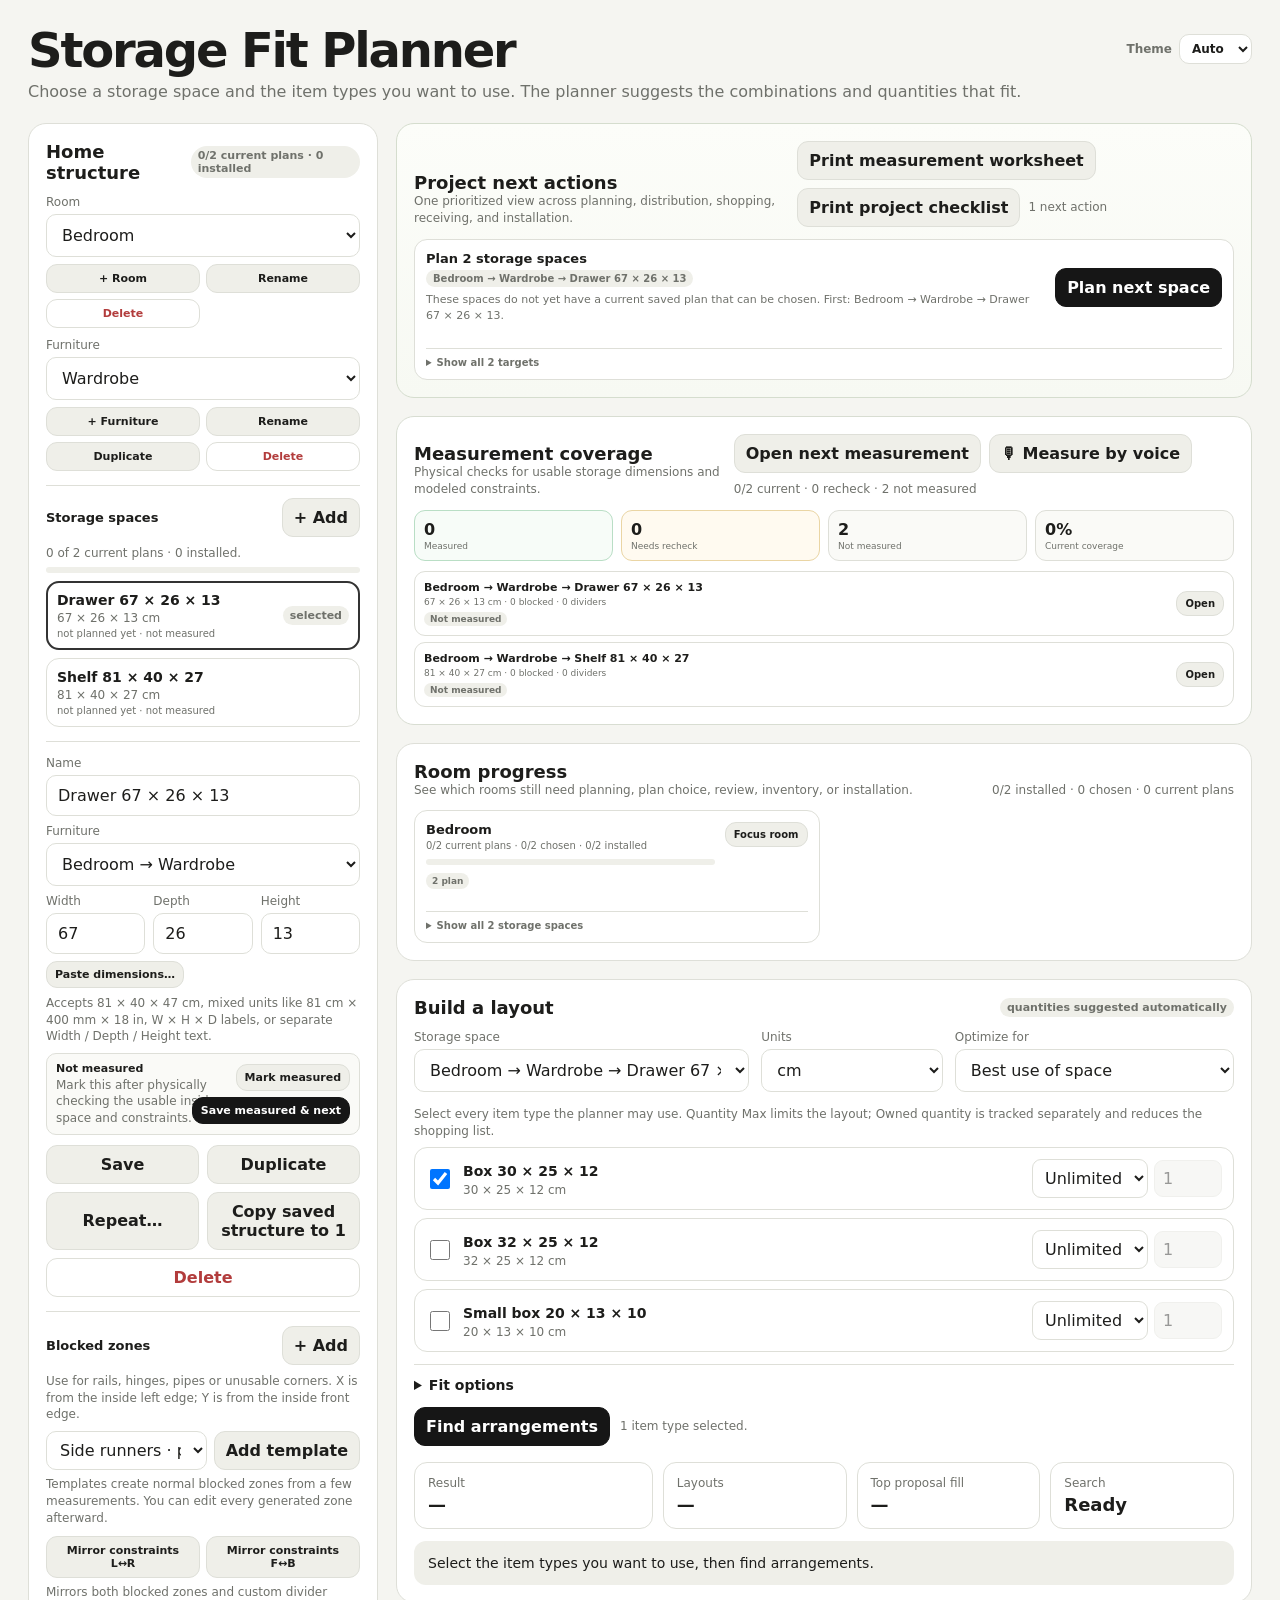
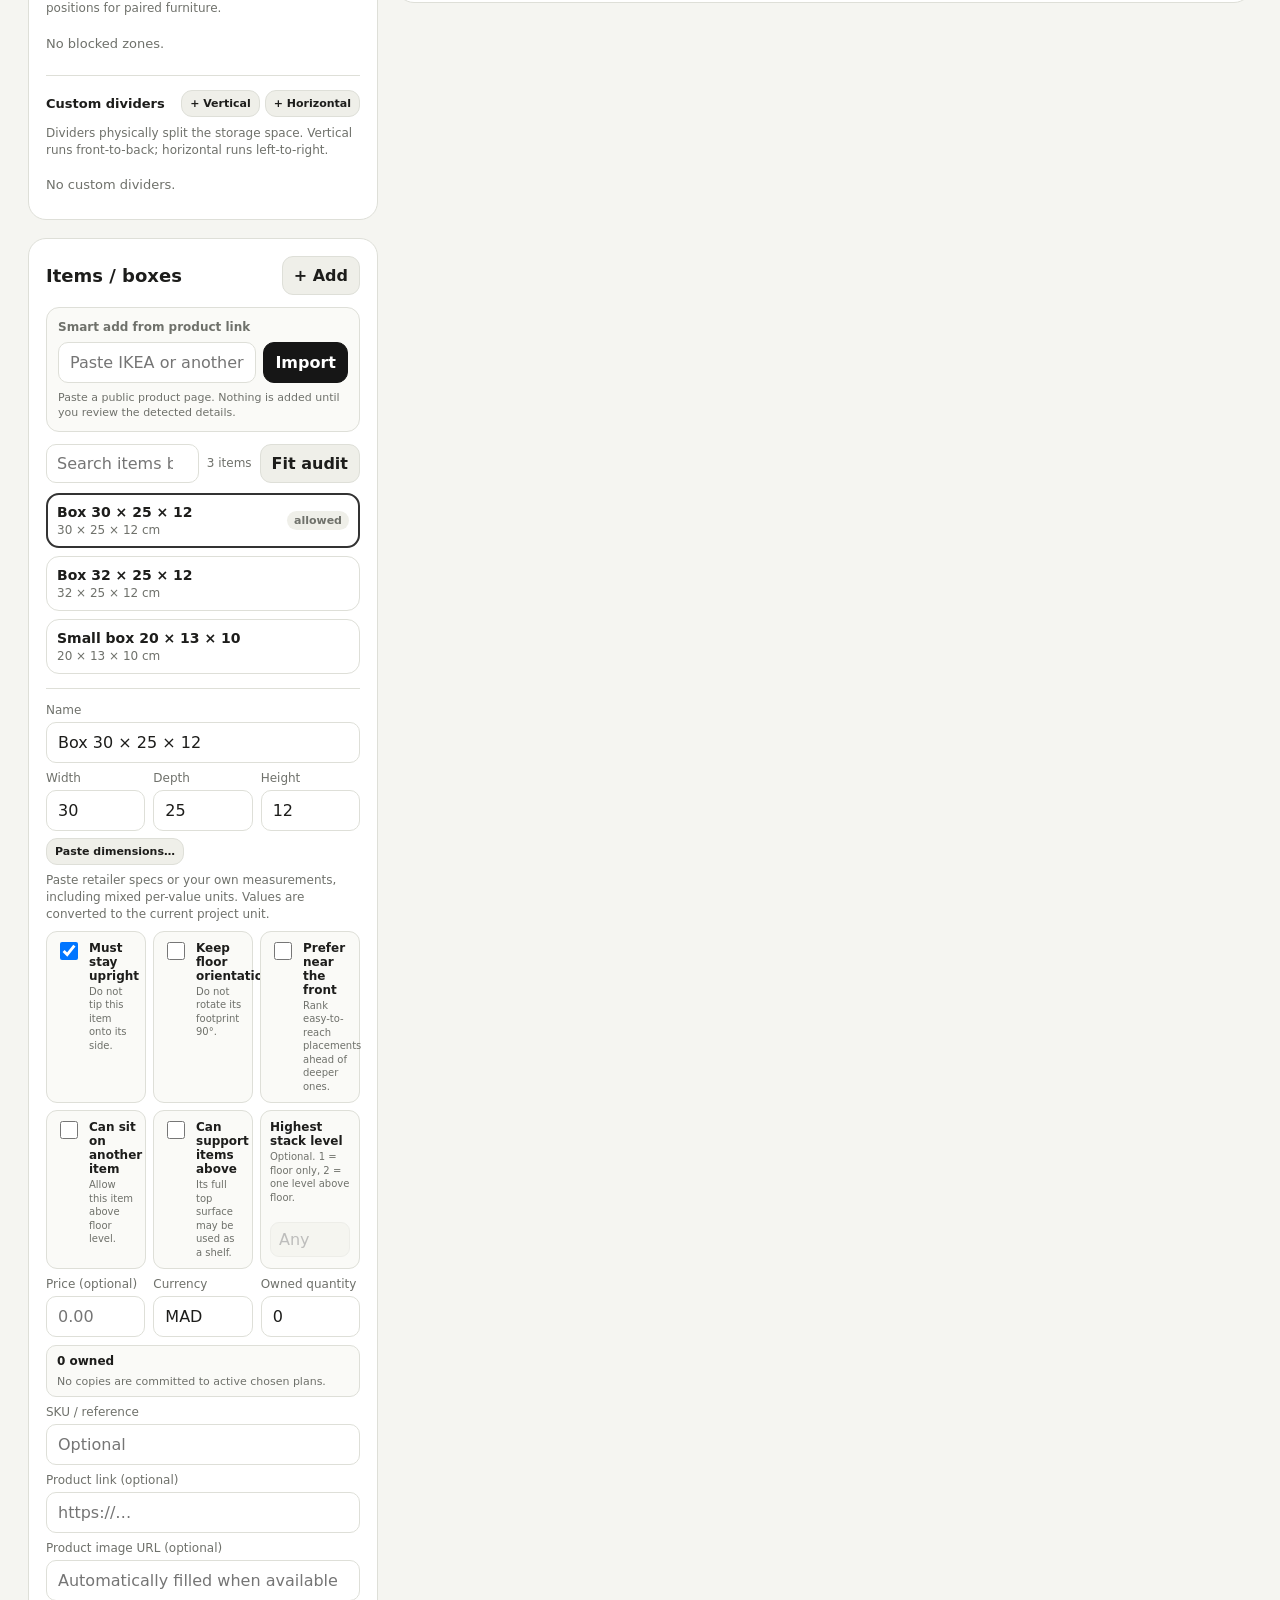
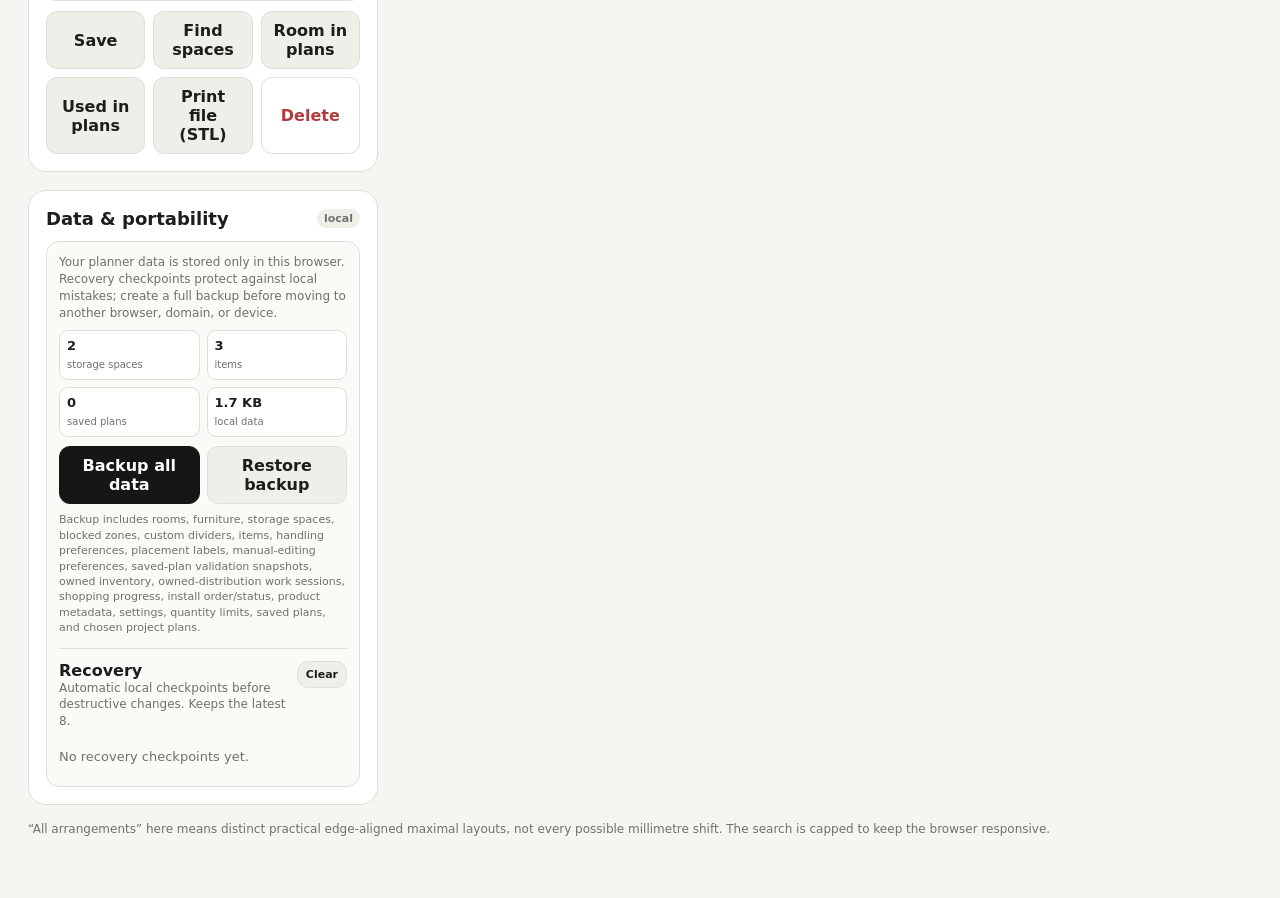
==== commit 4f724840: "feat: add light and dark themes A Theme menu next to the title offers Auto, Light and Dark. Auto fol" ====
--- a/index.html
+++ b/index.html
@@ -4,11 +4,25 @@
 <meta charset="utf-8">
 <meta name="viewport" content="width=device-width,initial-scale=1">
 <title>Storage Fit Planner</title>
+<meta name="theme-color" content="#1d1d1b">
+<link rel="manifest" href="manifest.webmanifest">
+<link rel="icon" href="icon.svg" type="image/svg+xml">
+<link rel="apple-touch-icon" href="icon-192.png">
+<script src="theme.js"></script>
 <link rel="stylesheet" href="styles.css">
 </head>
 <body>
 <div class="wrap">
-  <h1>Storage Fit Planner</h1>
+  <div class="pagehead">
+    <h1>Storage Fit Planner</h1>
+    <label class="themepick">Theme
+      <select class="picker" id="themeSelect" aria-label="Colour theme">
+        <option value="auto">Auto</option>
+        <option value="light">Light</option>
+        <option value="dark">Dark</option>
+      </select>
+    </label>
+  </div>
   <p class="lead">Choose a storage space and the item types you want to use. The planner suggests the combinations and quantities that fit.</p>
 
   <div class="appgrid">
@@ -269,6 +283,7 @@
           <div><h2>Install queue</h2><div class="small">Owned inventory is allocated in queue order across chosen plans. Earlier unfinished spaces reserve shared stock first.</div></div>
           <div class="savedtoolbar">
             <span class="small" id="installProgressText"></span>
+            <button class="btn soft" id="printDrawerLabelsBtn" type="button" title="Print a QR label for every storage space with a chosen plan">Print drawer labels</button>
             <button class="btn soft" id="findMoreReadyBtn" type="button">Find more Ready</button>
             <button class="btn soft" id="analyzeUnlocksBtn" type="button">Analyze stock</button>
           </div>
@@ -406,6 +421,7 @@
               <button class="btn soft" id="applyMatchingBtn" type="button" disabled>Apply to matching</button>
               <button class="btn soft" id="printPlanBtn" type="button">Print plan</button>
               <button class="btn soft" id="printLabelsBtn" type="button" disabled>Print labels</button>
+              <button class="btn soft" id="drawerLabelBtn" type="button" title="Print a label with a QR code that opens this layout">Drawer label</button>
               <button class="btn soft" id="exportPlanBtn" type="button">Export</button>
               <button class="btn soft" id="sharePlanBtn" type="button">Share link</button>
             </div>
@@ -534,6 +550,7 @@
 
 <section id="printSheet" aria-hidden="true"></section>
 
+<script src="qr.js"></script>
 <script src="view3d.js"></script>
 <script src="app.js"></script>
 </body>
--- a/styles.css
+++ b/styles.css
@@ -2,6 +2,8 @@
   --bg:#f5f5f1;--panel:#fff;--ink:#1d1d1b;--muted:#6f716b;--line:#dedfd8;
   --soft:#efefe9;--accent:#161616;--good:#166c45;--bad:#b23c3c;--warn:#9a6500;
   --c1:#5d7fa3;--c2:#b6774f;--c3:#668a68;--c4:#9672a0;--c5:#b19643;--c6:#5e8d8b;
+
+  --surface:#fafaf7;--surface-2:#fcfdf9;--surface-3:#f7f9f3;--surface-4:#f7fafc;--surface-5:#eee;--line-2:#d5ddce;--line-3:#d8ddd2;--focus:#333;--good-line:#b9dec5;--good-bg:#e8f4ed;--good-bg-2:#f1faf4;--good-bg-3:#f7fcf8;--good-bg-4:#fbfffc;--good-bg-5:#eef5ee;--warn-line:#ead5a4;--warn-line-2:#e2bf72;--warn-line-3:#d8c18d;--warn-focus:#d6a13b;--warn-ink-2:#a66000;--warn-bg:#fffaf0;--warn-bg-2:#fff1cf;--warn-bg-3:#fffdf7;--warn-bg-4:#fffdf8;--warn-bg-5:#fff7e6;--warn-bg-6:#fff4dd;--info-ink:#365a7a;--info-ink-2:#3a5875;--info-line:#bdd2e6;--info-bg:#e8f0f8;--info-bg-2:#f7faff;--info-bg-3:#e7eef6;--divider:#416b8e;--bad-line:#dca2a2;--bad-bg:#fffafa;--bad-bg-2:#fde8e8;--bad-bg-3:#fff0f0;--on-accent:#fff;--glass:rgba(255,255,255,.72);--glass-strong:rgba(250,250,247,.9);color-scheme:light;
 }
 *{box-sizing:border-box}
 body{margin:0;background:var(--bg);color:var(--ink);font-family:Inter,ui-sans-serif,system-ui,-apple-system,BlinkMacSystemFont,"Segoe UI",sans-serif}
@@ -15,19 +17,19 @@
 .head{display:flex;align-items:center;justify-content:space-between;gap:10px;margin-bottom:12px}
 .head h2{margin:0;font-size:18px}
 .small{font-size:12px;color:var(--muted);line-height:1.4}
-.btn{border:1px solid var(--line);border-radius:11px;background:#fff;color:var(--ink);padding:9px 11px;font-weight:700}
-.btn.primary{background:var(--accent);color:#fff;border-color:var(--accent)} .btn.soft{background:var(--soft)} .btn.danger{color:var(--bad)}
+.btn{border:1px solid var(--line);border-radius:11px;background:var(--panel);color:var(--ink);padding:9px 11px;font-weight:700}
+.btn.primary{background:var(--accent);color:var(--on-accent);border-color:var(--accent)} .btn.soft{background:var(--soft)} .btn.danger{color:var(--bad)}
 .list,.itempicker{display:grid;gap:8px}
-.listitem{display:grid;grid-template-columns:minmax(0,1fr) auto;gap:8px;align-items:center;border:1px solid var(--line);border-radius:13px;padding:10px;background:#fff}
-.listitem.active{outline:2px solid #333;outline-offset:-2px}
+.listitem{display:grid;grid-template-columns:minmax(0,1fr) auto;gap:8px;align-items:center;border:1px solid var(--line);border-radius:13px;padding:10px;background:var(--panel)}
+.listitem.active{outline:2px solid var(--focus);outline-offset:-2px}
 .listname{font-size:14px;font-weight:750;overflow-wrap:anywhere}.dims{font-size:12px;color:var(--muted);margin-top:3px}
 .badge{font-size:11px;padding:3px 7px;border-radius:999px;background:var(--soft);color:var(--muted);font-weight:700}
-.homehierarchy{display:grid;gap:10px;margin-bottom:14px}.hierarchyrow{display:grid;gap:7px}.hierarchyactions{display:grid;grid-template-columns:repeat(2,1fr);gap:6px}.hierarchyactions .btn{padding:7px 8px;font-size:11px}.storagesubhead{display:flex;align-items:center;justify-content:space-between;gap:8px;border-top:1px solid var(--line);padding-top:12px;margin-top:2px;margin-bottom:8px}.storagesubhead strong{font-size:13px}.crumb{font-size:10px;color:var(--muted);margin-top:3px}.progressbar{height:6px;border-radius:999px;background:var(--soft);overflow:hidden;margin-top:5px}.progressbar span{display:block;height:100%;background:var(--good);border-radius:inherit}.editor{border-top:1px solid var(--line);margin-top:14px;padding-top:14px}.obstaclepanel,.dividerpanel{border-top:1px solid var(--line);margin-top:14px;padding-top:14px}.constrainttemplates{display:grid;grid-template-columns:minmax(0,1fr) auto;gap:7px;margin:0 0 6px}.constraintmirror{display:grid;grid-template-columns:1fr 1fr;gap:6px;margin:0 0 6px}.constraintmirror .btn{font-size:11px;padding:7px 8px}.constrainttemplates .picker{padding:8px 9px}.constrainttemplates .btn{white-space:nowrap}.constrainthelp{margin-bottom:9px}.obstaclehead{display:flex;justify-content:space-between;align-items:center;gap:8px;margin-bottom:8px}.obstaclehead strong{font-size:13px}.obstaclelist,.dividerlist{display:grid;gap:8px}.divideradd{display:flex;gap:5px;flex-wrap:wrap}.divideradd .btn{padding:6px 8px;font-size:11px}.dividerrow{border:1px solid var(--line);border-radius:11px;padding:9px;background:#f7fafc}.dividergrid{display:grid;grid-template-columns:1.1fr 1fr 1fr 1fr auto;gap:6px;align-items:end}.dividergrid .field label{font-size:10px}.dividergrid input,.dividergrid select{min-width:0}.divider-remove{height:38px;padding:0 9px;border:1px solid var(--line);border-radius:9px;background:#fff;color:var(--bad);font-weight:800}.divider-swatch{background:#416b8e;border:1px solid #416b8e}.obstacle{border:1px solid var(--line);border-radius:11px;padding:9px;background:#fafaf7}.obstaclegrid{display:grid;grid-template-columns:1.4fr repeat(5,minmax(0,1fr)) auto;gap:6px;align-items:end}.obstaclegrid .field label{font-size:10px}.obstaclegrid input{min-width:0}.obstacle-remove{height:38px;padding:0 9px;border:1px solid var(--line);border-radius:9px;background:#fff;color:var(--bad);font-weight:800}.blocked-swatch{background:repeating-linear-gradient(135deg,#b23c3c22 0 5px,#b23c3c55 5px 8px);border:1px solid #b23c3c}.fitquality{font-size:11px;font-weight:800;padding:3px 7px;border-radius:999px;background:var(--soft);color:var(--muted)}
+.homehierarchy{display:grid;gap:10px;margin-bottom:14px}.hierarchyrow{display:grid;gap:7px}.hierarchyactions{display:grid;grid-template-columns:repeat(2,1fr);gap:6px}.hierarchyactions .btn{padding:7px 8px;font-size:11px}.storagesubhead{display:flex;align-items:center;justify-content:space-between;gap:8px;border-top:1px solid var(--line);padding-top:12px;margin-top:2px;margin-bottom:8px}.storagesubhead strong{font-size:13px}.crumb{font-size:10px;color:var(--muted);margin-top:3px}.progressbar{height:6px;border-radius:999px;background:var(--soft);overflow:hidden;margin-top:5px}.progressbar span{display:block;height:100%;background:var(--good);border-radius:inherit}.editor{border-top:1px solid var(--line);margin-top:14px;padding-top:14px}.obstaclepanel,.dividerpanel{border-top:1px solid var(--line);margin-top:14px;padding-top:14px}.constrainttemplates{display:grid;grid-template-columns:minmax(0,1fr) auto;gap:7px;margin:0 0 6px}.constraintmirror{display:grid;grid-template-columns:1fr 1fr;gap:6px;margin:0 0 6px}.constraintmirror .btn{font-size:11px;padding:7px 8px}.constrainttemplates .picker{padding:8px 9px}.constrainttemplates .btn{white-space:nowrap}.constrainthelp{margin-bottom:9px}.obstaclehead{display:flex;justify-content:space-between;align-items:center;gap:8px;margin-bottom:8px}.obstaclehead strong{font-size:13px}.obstaclelist,.dividerlist{display:grid;gap:8px}.divideradd{display:flex;gap:5px;flex-wrap:wrap}.divideradd .btn{padding:6px 8px;font-size:11px}.dividerrow{border:1px solid var(--line);border-radius:11px;padding:9px;background:var(--surface-4)}.dividergrid{display:grid;grid-template-columns:1.1fr 1fr 1fr 1fr auto;gap:6px;align-items:end}.dividergrid .field label{font-size:10px}.dividergrid input,.dividergrid select{min-width:0}.divider-remove{height:38px;padding:0 9px;border:1px solid var(--line);border-radius:9px;background:var(--panel);color:var(--bad);font-weight:800}.divider-swatch{background:var(--divider);border:1px solid var(--divider)}.obstacle{border:1px solid var(--line);border-radius:11px;padding:9px;background:var(--surface)}.obstaclegrid{display:grid;grid-template-columns:1.4fr repeat(5,minmax(0,1fr)) auto;gap:6px;align-items:end}.obstaclegrid .field label{font-size:10px}.obstaclegrid input{min-width:0}.obstacle-remove{height:38px;padding:0 9px;border:1px solid var(--line);border-radius:9px;background:var(--panel);color:var(--bad);font-weight:800}.blocked-swatch{background:repeating-linear-gradient(135deg,#b23c3c22 0 5px,#b23c3c55 5px 8px);border:1px solid var(--bad)}.fitquality{font-size:11px;font-weight:800;padding:3px 7px;border-radius:999px;background:var(--soft);color:var(--muted)}
 .field label{display:block;font-size:12px;color:var(--muted);margin-bottom:5px}
-.field input,.field select,.picker{width:100%;border:1px solid var(--line);border-radius:10px;padding:10px 11px;background:#fff;color:var(--ink)}
-.row3{display:grid;grid-template-columns:repeat(3,1fr);gap:8px}.rulegrid{display:grid;grid-template-columns:repeat(3,minmax(0,1fr));gap:7px}.rulecard{display:grid;grid-template-columns:auto minmax(0,1fr);gap:8px;align-items:start;border:1px solid var(--line);border-radius:11px;padding:9px;background:#fafaf7}.rulecard input{width:18px;height:18px;margin-top:1px}.rulecard-field{grid-template-columns:minmax(0,1fr)}.rulecard-field input{width:100%;height:auto;margin-top:7px;border:1px solid var(--line);border-radius:9px;padding:7px 8px;background:#fff;color:var(--ink)}.rulecard-field input:disabled{opacity:.45;background:var(--soft)}.rulecard strong{display:block;font-size:12px}.rulecard small{display:block;font-size:10px;color:var(--muted);line-height:1.35;margin-top:2px}.rulecard small.warn{color:var(--warn);font-weight:700}.actions{display:flex;flex-wrap:wrap;gap:8px;margin-top:10px}.actions>*{flex:1}.storageactions{flex-wrap:wrap}.storageactions>*{flex:1 1 calc(50% - 4px)}
+.field input,.field select,.picker{width:100%;border:1px solid var(--line);border-radius:10px;padding:10px 11px;background:var(--panel);color:var(--ink)}
+.row3{display:grid;grid-template-columns:repeat(3,1fr);gap:8px}.rulegrid{display:grid;grid-template-columns:repeat(3,minmax(0,1fr));gap:7px}.rulecard{display:grid;grid-template-columns:auto minmax(0,1fr);gap:8px;align-items:start;border:1px solid var(--line);border-radius:11px;padding:9px;background:var(--surface)}.rulecard input{width:18px;height:18px;margin-top:1px}.rulecard-field{grid-template-columns:minmax(0,1fr)}.rulecard-field input{width:100%;height:auto;margin-top:7px;border:1px solid var(--line);border-radius:9px;padding:7px 8px;background:var(--panel);color:var(--ink)}.rulecard-field input:disabled{opacity:.45;background:var(--soft)}.rulecard strong{display:block;font-size:12px}.rulecard small{display:block;font-size:10px;color:var(--muted);line-height:1.35;margin-top:2px}.rulecard small.warn{color:var(--warn);font-weight:700}.actions{display:flex;flex-wrap:wrap;gap:8px;margin-top:10px}.actions>*{flex:1}.storageactions{flex-wrap:wrap}.storageactions>*{flex:1 1 calc(50% - 4px)}
 .topcontrols{display:grid;grid-template-columns:1.2fr .65fr 1fr;gap:12px}
-.pickrow{display:grid;grid-template-columns:auto minmax(0,1fr) minmax(150px,190px);align-items:center;gap:10px;border:1px solid var(--line);border-radius:13px;padding:11px}.limitcontrol{display:grid;grid-template-columns:1fr 68px;gap:6px;align-items:center}.limitcontrol select,.limitcontrol input{width:100%;border:1px solid var(--line);border-radius:9px;padding:8px;background:#fff;color:var(--ink)}.limitcontrol input:disabled{opacity:.45;background:var(--soft)}
+.pickrow{display:grid;grid-template-columns:auto minmax(0,1fr) minmax(150px,190px);align-items:center;gap:10px;border:1px solid var(--line);border-radius:13px;padding:11px}.limitcontrol{display:grid;grid-template-columns:1fr 68px;gap:6px;align-items:center}.limitcontrol select,.limitcontrol input{width:100%;border:1px solid var(--line);border-radius:9px;padding:8px;background:var(--panel);color:var(--ink)}.limitcontrol input:disabled{opacity:.45;background:var(--soft)}
 .pickrow input[type="checkbox"]{width:20px;height:20px}
 .options{display:flex;gap:16px;flex-wrap:wrap;align-items:center}.checkline{display:flex;align-items:center;gap:8px;font-size:14px}.checkline input{width:18px;height:18px}
 .generatebar{display:flex;gap:10px;align-items:center;flex-wrap:wrap;margin-top:14px}
@@ -36,28 +38,28 @@
 .message{margin-top:12px;padding:12px 14px;border-radius:12px;background:var(--soft);font-size:14px;line-height:1.45}
 .message.good{color:var(--good)}.message.bad{color:var(--bad)}.message.warn{color:var(--warn)}
 .galleryhead{display:flex;justify-content:space-between;align-items:end;gap:12px;margin-bottom:12px}.galleryhead h2{margin:0;font-size:18px}
-.gallery{display:grid;grid-template-columns:repeat(2,minmax(0,1fr));gap:12px}.savedplans{display:grid;grid-template-columns:repeat(2,minmax(0,1fr));gap:10px}.savedtoolbar{display:flex;align-items:center;gap:8px;flex-wrap:wrap}.savedcard{border:1px solid var(--line);border-radius:13px;padding:12px;background:#fff}.savedcard.chosen{outline:2px solid var(--good);outline-offset:-2px;background:#fbfffc}.savedcard.review{border-color:#e2bf72;background:#fffdf8}.savedcard.invalid{border-color:#dca2a2;background:#fffafa}.savedhead{display:flex;justify-content:space-between;gap:8px;align-items:flex-start}.savedname{font-size:14px;font-weight:800}.savedmeta{font-size:11px;color:var(--muted);margin-top:4px}.savednote{font-size:12px;color:var(--ink);line-height:1.4;margin-top:8px;padding:8px 9px;border-radius:9px;background:var(--soft)}.planlineage{font-size:10px;color:var(--muted);margin-top:4px;padding-left:10px;position:relative}.planlineage:before{content:"↳";position:absolute;left:0;color:var(--good);font-weight:900}.revisiondelta{font-size:10px;line-height:1.4;color:var(--muted);margin-top:5px;padding:6px 7px;border-radius:8px;background:var(--soft)}.revisiondelta strong{color:var(--ink)}.revisionreview{margin-top:8px;padding:9px;border:1px solid var(--line);border-radius:10px;background:#fafaf7}.revisionreviewsummary{font-size:10px;color:var(--muted);line-height:1.4;margin-bottom:8px}.revisionpreviewgrid{display:grid;grid-template-columns:repeat(2,minmax(0,1fr));gap:8px}.revisionpreviewcard{border:1px solid var(--line);border-radius:9px;background:#fff;padding:7px;min-width:0}.revisionpreviewtitle{font-size:11px;font-weight:800;margin-bottom:5px}.revisionpreviewtitle span{font-size:9px;color:var(--muted);font-weight:700}.revisionpreviewsvg{display:block;width:100%;height:auto}.revisionpreviewempty{font-size:11px;color:var(--muted);padding:20px;text-align:center}.revisionlegend{display:flex;gap:8px;flex-wrap:wrap;margin-top:7px;font-size:9px;color:var(--muted)}.revisionlegend span:before{content:"";display:inline-block;width:8px;height:8px;border-radius:2px;background:var(--c1);margin-right:4px;vertical-align:-1px}.revisionlegend .removed:before{background:#b23c3c}.revisionlegend .modified:before{background:#a66000}.revisionlegend .added:before{background:#166c45}@media(max-width:640px){.revisionpreviewgrid{grid-template-columns:1fr}}.savedactions{display:flex;gap:6px;margin-top:10px;flex-wrap:wrap}.savedactions .btn{padding:7px 9px;font-size:12px}.savedselect{display:flex;align-items:center;gap:5px;font-size:11px;color:var(--muted);font-weight:750}.savedselect input{width:16px;height:16px}.chosenbadge{font-size:10px;font-weight:850;padding:3px 7px;border-radius:999px;background:#e8f4ed;color:var(--good);display:inline-block;margin-left:5px}.planhealth{font-size:10px;font-weight:850;padding:3px 7px;border-radius:999px;display:inline-block;margin-left:5px}.planhealth.current{background:#eef5ee;color:var(--good)}.planhealth.review{background:#fff1cf;color:var(--warn)}.planhealth.invalid{background:#fde8e8;color:var(--bad)}.planissues{font-size:11px;line-height:1.4;margin-top:7px;padding:7px 8px;border-radius:9px;background:#fff7e6;color:var(--warn)}.savedcard.invalid .planissues{background:#fff0f0;color:var(--bad)}.goallabel{font-size:11px;font-weight:800;padding:3px 7px;border-radius:999px;background:var(--soft);color:var(--muted);display:inline-block;margin-top:5px}.saveplan.active{background:var(--good);color:#fff;border-color:var(--good)}.shoprows{display:grid;gap:7px}.shoprow{display:grid;grid-template-columns:minmax(0,1.45fr) 60px 60px 60px 105px 105px auto;gap:8px;align-items:center;border-top:1px solid var(--line);padding-top:7px}.shoprow:first-child{border-top:none;padding-top:0}.shopname{font-size:13px;font-weight:750}.shopsub{font-size:11px;color:var(--muted);margin-top:2px}.shopnum{text-align:right;font-size:12px}.shoplink{font-size:11px;font-weight:750;color:var(--ink);text-decoration:underline;text-underline-offset:2px}.shopmissing{font-size:11px;color:var(--warn);margin-top:8px}.smartimport{border:1px solid var(--line);border-radius:13px;padding:11px;background:#fafaf7;margin-bottom:12px}.smartrow{display:grid;grid-template-columns:minmax(0,1fr) auto;gap:7px}.smartstatus{font-size:11px;color:var(--muted);margin-top:7px;line-height:1.4}.smartstatus.good{color:var(--good)}.smartstatus.warn{color:var(--warn)}.smartpreview{display:none;grid-template-columns:58px minmax(0,1fr);gap:9px;align-items:center;margin-top:9px;border-top:1px solid var(--line);padding-top:9px}.smartpreview.show{display:grid}.smartpreview img{width:58px;height:58px;object-fit:contain;border:1px solid var(--line);border-radius:9px;background:#fff}.smartpreview .listname{font-size:13px}.smartpreview{grid-template-columns:72px minmax(0,1fr)}.smartpreview img{width:72px;height:72px}.smartpreview .importfields{display:grid;grid-template-columns:repeat(2,minmax(0,1fr));gap:5px 10px;margin-top:7px}.smartpreview .importfield{font-size:11px;color:var(--muted)}.smartpreview .importfield strong{display:block;color:var(--ink);font-size:11px}.smartpreview .importactions{grid-column:1/-1;display:flex;gap:6px;flex-wrap:wrap;margin-top:4px}.smartpreview .duplicatehint{grid-column:1/-1;font-size:11px;line-height:1.4;padding:7px 8px;border-radius:9px;background:#fff4dd;color:var(--warn)}.librarybar{display:grid;grid-template-columns:minmax(0,1fr) auto auto;gap:8px;align-items:center;margin:0 0 10px}.librarybar .picker{padding:9px 10px}.retailerbadge{display:inline-block;font-size:10px;font-weight:800;padding:2px 6px;border-radius:999px;background:var(--soft);color:var(--muted);margin-left:4px}.datacard{border:1px solid var(--line);border-radius:13px;padding:12px;background:#fafaf7}.recoverypanel{border-top:1px solid var(--line);margin-top:12px;padding-top:12px}.recoveryhead{display:flex;justify-content:space-between;gap:8px;align-items:flex-start}.recoveryhead .btn{padding:6px 8px;font-size:11px}.recoverylist{display:grid;gap:7px;margin-top:9px}.recoveryrow{display:grid;grid-template-columns:minmax(0,1fr) auto;gap:8px;align-items:start;border:1px solid var(--line);border-radius:10px;padding:8px;background:#fff}.recoveryreason{font-size:11px;font-weight:800}.recoverymeta{font-size:10px;color:var(--muted);margin-top:2px;line-height:1.35}.recoveryrow .btn{padding:6px 8px;font-size:11px}.dataactions{display:flex;gap:7px;flex-wrap:wrap;margin-top:9px}.dataactions .btn{flex:1 1 120px}.datastatus{font-size:11px;color:var(--muted);line-height:1.4;margin-top:8px}.datastatus.good{color:var(--good)}.datastatus.warn{color:var(--warn)}.datameta{display:grid;grid-template-columns:1fr 1fr;gap:7px;margin-top:9px}.datameta div{border:1px solid var(--line);border-radius:9px;background:#fff;padding:7px}.datameta strong{display:block;font-size:13px}.datameta span{font-size:10px;color:var(--muted)}.itemmain{display:grid;grid-template-columns:auto minmax(0,1fr);gap:8px;align-items:center}.itemthumb{width:42px;height:42px;object-fit:contain;border:1px solid var(--line);border-radius:8px;background:#fff}.autofill{animation:autofillflash .7s ease}@keyframes autofillflash{0%{background:var(--accent-bg,#eee)}100%{background:#fff}}#printSheet{display:none}.printsheet{display:block}.exportflash{font-size:11px;color:var(--good);font-weight:800}
-.layoutcard{border:1px solid var(--line);border-radius:14px;background:#fff;padding:12px;text-align:left;cursor:pointer}
-.layoutcard.selected{outline:2px solid #333;outline-offset:-2px}
+.gallery{display:grid;grid-template-columns:repeat(2,minmax(0,1fr));gap:12px}.savedplans{display:grid;grid-template-columns:repeat(2,minmax(0,1fr));gap:10px}.savedtoolbar{display:flex;align-items:center;gap:8px;flex-wrap:wrap}.savedcard{border:1px solid var(--line);border-radius:13px;padding:12px;background:var(--panel)}.savedcard.chosen{outline:2px solid var(--good);outline-offset:-2px;background:var(--good-bg-4)}.savedcard.review{border-color:var(--warn-line-2);background:var(--warn-bg-4)}.savedcard.invalid{border-color:var(--bad-line);background:var(--bad-bg)}.savedhead{display:flex;justify-content:space-between;gap:8px;align-items:flex-start}.savedname{font-size:14px;font-weight:800}.savedmeta{font-size:11px;color:var(--muted);margin-top:4px}.savednote{font-size:12px;color:var(--ink);line-height:1.4;margin-top:8px;padding:8px 9px;border-radius:9px;background:var(--soft)}.planlineage{font-size:10px;color:var(--muted);margin-top:4px;padding-left:10px;position:relative}.planlineage:before{content:"↳";position:absolute;left:0;color:var(--good);font-weight:900}.revisiondelta{font-size:10px;line-height:1.4;color:var(--muted);margin-top:5px;padding:6px 7px;border-radius:8px;background:var(--soft)}.revisiondelta strong{color:var(--ink)}.revisionreview{margin-top:8px;padding:9px;border:1px solid var(--line);border-radius:10px;background:var(--surface)}.revisionreviewsummary{font-size:10px;color:var(--muted);line-height:1.4;margin-bottom:8px}.revisionpreviewgrid{display:grid;grid-template-columns:repeat(2,minmax(0,1fr));gap:8px}.revisionpreviewcard{border:1px solid var(--line);border-radius:9px;background:var(--panel);padding:7px;min-width:0}.revisionpreviewtitle{font-size:11px;font-weight:800;margin-bottom:5px}.revisionpreviewtitle span{font-size:9px;color:var(--muted);font-weight:700}.revisionpreviewsvg{display:block;width:100%;height:auto}.revisionpreviewempty{font-size:11px;color:var(--muted);padding:20px;text-align:center}.revisionlegend{display:flex;gap:8px;flex-wrap:wrap;margin-top:7px;font-size:9px;color:var(--muted)}.revisionlegend span:before{content:"";display:inline-block;width:8px;height:8px;border-radius:2px;background:var(--c1);margin-right:4px;vertical-align:-1px}.revisionlegend .removed:before{background:var(--bad)}.revisionlegend .modified:before{background:var(--warn-ink-2)}.revisionlegend .added:before{background:var(--good)}@media(max-width:640px){.revisionpreviewgrid{grid-template-columns:1fr}}.savedactions{display:flex;gap:6px;margin-top:10px;flex-wrap:wrap}.savedactions .btn{padding:7px 9px;font-size:12px}.savedselect{display:flex;align-items:center;gap:5px;font-size:11px;color:var(--muted);font-weight:750}.savedselect input{width:16px;height:16px}.chosenbadge{font-size:10px;font-weight:850;padding:3px 7px;border-radius:999px;background:var(--good-bg);color:var(--good);display:inline-block;margin-left:5px}.planhealth{font-size:10px;font-weight:850;padding:3px 7px;border-radius:999px;display:inline-block;margin-left:5px}.planhealth.current{background:var(--good-bg-5);color:var(--good)}.planhealth.review{background:var(--warn-bg-2);color:var(--warn)}.planhealth.invalid{background:var(--bad-bg-2);color:var(--bad)}.planissues{font-size:11px;line-height:1.4;margin-top:7px;padding:7px 8px;border-radius:9px;background:var(--warn-bg-5);color:var(--warn)}.savedcard.invalid .planissues{background:var(--bad-bg-3);color:var(--bad)}.goallabel{font-size:11px;font-weight:800;padding:3px 7px;border-radius:999px;background:var(--soft);color:var(--muted);display:inline-block;margin-top:5px}.saveplan.active{background:var(--good);color:var(--on-accent);border-color:var(--good)}.shoprows{display:grid;gap:7px}.shoprow{display:grid;grid-template-columns:minmax(0,1.45fr) 60px 60px 60px 105px 105px auto;gap:8px;align-items:center;border-top:1px solid var(--line);padding-top:7px}.shoprow:first-child{border-top:none;padding-top:0}.shopname{font-size:13px;font-weight:750}.shopsub{font-size:11px;color:var(--muted);margin-top:2px}.shopnum{text-align:right;font-size:12px}.shoplink{font-size:11px;font-weight:750;color:var(--ink);text-decoration:underline;text-underline-offset:2px}.shopmissing{font-size:11px;color:var(--warn);margin-top:8px}.smartimport{border:1px solid var(--line);border-radius:13px;padding:11px;background:var(--surface);margin-bottom:12px}.smartrow{display:grid;grid-template-columns:minmax(0,1fr) auto;gap:7px}.smartstatus{font-size:11px;color:var(--muted);margin-top:7px;line-height:1.4}.smartstatus.good{color:var(--good)}.smartstatus.warn{color:var(--warn)}.smartpreview{display:none;grid-template-columns:58px minmax(0,1fr);gap:9px;align-items:center;margin-top:9px;border-top:1px solid var(--line);padding-top:9px}.smartpreview.show{display:grid}.smartpreview img{width:58px;height:58px;object-fit:contain;border:1px solid var(--line);border-radius:9px;background:var(--panel)}.smartpreview .listname{font-size:13px}.smartpreview{grid-template-columns:72px minmax(0,1fr)}.smartpreview img{width:72px;height:72px}.smartpreview .importfields{display:grid;grid-template-columns:repeat(2,minmax(0,1fr));gap:5px 10px;margin-top:7px}.smartpreview .importfield{font-size:11px;color:var(--muted)}.smartpreview .importfield strong{display:block;color:var(--ink);font-size:11px}.smartpreview .importactions{grid-column:1/-1;display:flex;gap:6px;flex-wrap:wrap;margin-top:4px}.smartpreview .duplicatehint{grid-column:1/-1;font-size:11px;line-height:1.4;padding:7px 8px;border-radius:9px;background:var(--warn-bg-6);color:var(--warn)}.librarybar{display:grid;grid-template-columns:minmax(0,1fr) auto auto;gap:8px;align-items:center;margin:0 0 10px}.librarybar .picker{padding:9px 10px}.retailerbadge{display:inline-block;font-size:10px;font-weight:800;padding:2px 6px;border-radius:999px;background:var(--soft);color:var(--muted);margin-left:4px}.datacard{border:1px solid var(--line);border-radius:13px;padding:12px;background:var(--surface)}.recoverypanel{border-top:1px solid var(--line);margin-top:12px;padding-top:12px}.recoveryhead{display:flex;justify-content:space-between;gap:8px;align-items:flex-start}.recoveryhead .btn{padding:6px 8px;font-size:11px}.recoverylist{display:grid;gap:7px;margin-top:9px}.recoveryrow{display:grid;grid-template-columns:minmax(0,1fr) auto;gap:8px;align-items:start;border:1px solid var(--line);border-radius:10px;padding:8px;background:var(--panel)}.recoveryreason{font-size:11px;font-weight:800}.recoverymeta{font-size:10px;color:var(--muted);margin-top:2px;line-height:1.35}.recoveryrow .btn{padding:6px 8px;font-size:11px}.dataactions{display:flex;gap:7px;flex-wrap:wrap;margin-top:9px}.dataactions .btn{flex:1 1 120px}.datastatus{font-size:11px;color:var(--muted);line-height:1.4;margin-top:8px}.datastatus.good{color:var(--good)}.datastatus.warn{color:var(--warn)}.datameta{display:grid;grid-template-columns:1fr 1fr;gap:7px;margin-top:9px}.datameta div{border:1px solid var(--line);border-radius:9px;background:var(--panel);padding:7px}.datameta strong{display:block;font-size:13px}.datameta span{font-size:10px;color:var(--muted)}.itemmain{display:grid;grid-template-columns:auto minmax(0,1fr);gap:8px;align-items:center}.itemthumb{width:42px;height:42px;object-fit:contain;border:1px solid var(--line);border-radius:8px;background:var(--panel)}.autofill{animation:autofillflash .7s ease}@keyframes autofillflash{0%{background:var(--accent-bg,var(--surface-5))}100%{background:var(--panel)}}#printSheet{display:none}.printsheet{display:block}.exportflash{font-size:11px;color:var(--good);font-weight:800}
+.layoutcard{border:1px solid var(--line);border-radius:14px;background:var(--panel);padding:12px;text-align:left;cursor:pointer}
+.layoutcard.selected{outline:2px solid var(--focus);outline-offset:-2px}
 .layoutmeta{display:flex;justify-content:space-between;gap:8px;margin-bottom:8px;align-items:center}.layoutmeta strong{font-size:14px}.layoutmeta span{font-size:12px;color:var(--muted)}.proposalbadge{display:inline-block;margin-top:5px;padding:3px 7px;border-radius:999px;background:var(--soft);font-size:10px;font-weight:800;color:var(--muted)}
-.preview{width:100%;aspect-ratio:1.7/1;border-radius:10px;background:#fafaf7;display:block}
-.legend{display:flex;gap:8px;flex-wrap:wrap;margin-top:8px}.legenditem{display:flex;align-items:center;gap:5px;font-size:11px;color:var(--muted)}.swatch{width:10px;height:10px;border-radius:3px;display:inline-block}.stackbadge{display:inline-flex;align-items:center;gap:4px;font-size:10px;font-weight:800;padding:3px 7px;border-radius:999px;background:#e7eef6;color:#3a5875;margin-top:5px}
-.detailtabs{display:flex;gap:6px;flex-wrap:wrap;margin-bottom:10px;align-items:center}.tab{border:1px solid var(--line);background:#fff;border-radius:999px;padding:7px 10px;font-weight:700;font-size:13px}.tab.active{background:var(--accent);color:#fff;border-color:var(--accent)}.reset3d{margin-left:auto;border:1px solid var(--line);background:var(--soft);border-radius:999px;padding:7px 10px;font-weight:700;font-size:13px}.reset3d:disabled{opacity:.4;cursor:not-allowed}
+.preview{width:100%;aspect-ratio:1.7/1;border-radius:10px;background:var(--surface);display:block}
+.legend{display:flex;gap:8px;flex-wrap:wrap;margin-top:8px}.legenditem{display:flex;align-items:center;gap:5px;font-size:11px;color:var(--muted)}.swatch{width:10px;height:10px;border-radius:3px;display:inline-block}.stackbadge{display:inline-flex;align-items:center;gap:4px;font-size:10px;font-weight:800;padding:3px 7px;border-radius:999px;background:var(--info-bg-3);color:var(--info-ink-2);margin-top:5px}
+.detailtabs{display:flex;gap:6px;flex-wrap:wrap;margin-bottom:10px;align-items:center}.tab{border:1px solid var(--line);background:var(--panel);border-radius:999px;padding:7px 10px;font-weight:700;font-size:13px}.tab.active{background:var(--accent);color:var(--on-accent);border-color:var(--accent)}.reset3d{margin-left:auto;border:1px solid var(--line);background:var(--soft);border-radius:999px;padding:7px 10px;font-weight:700;font-size:13px}.reset3d:disabled{opacity:.4;cursor:not-allowed}
 .reset3d+.reset3d{margin-left:0}
 .detailvizwrap{position:relative}
-.assemblycaption{position:absolute;left:14px;top:12px;max-width:calc(100% - 28px);z-index:1;pointer-events:none;padding:5px 9px;border-radius:9px;background:rgba(250,250,247,.9);border:1px solid var(--line);font-size:13px;font-weight:700}
-.detailviz{width:100%;min-height:390px;border:1px solid var(--line);border-radius:14px;background:#fafaf7;padding:8px}.detailviz svg{width:100%;height:auto;display:block}.detailviz.is-3d{cursor:grab;touch-action:none;user-select:none}.detailviz.is-3d.dragging{cursor:grabbing}
-.placementlabel{display:grid;grid-template-columns:auto minmax(140px,220px);gap:6px;align-items:center;flex:1 1 300px}.placementcoords{display:grid;gap:3px;min-width:290px;flex:1 1 330px}.editalign{display:grid;gap:3px;min-width:230px;flex:1 1 250px}.editalign>label{font-size:10px;color:var(--muted);font-weight:750}.editalignline{display:grid;grid-template-columns:minmax(0,1fr) auto;gap:6px;align-items:center}.editalignline select{min-width:0;border:1px solid var(--line);border-radius:8px;padding:6px 7px;background:#fff;color:var(--ink)}.editalignline .btn{padding:6px 8px}.placementcoords>label{font-size:10px;color:var(--muted);font-weight:750}.coordline{display:grid;grid-template-columns:repeat(3,minmax(62px,1fr)) auto;gap:5px;align-items:end}.coordline label{display:grid;gap:2px;font-size:9px;color:var(--muted);font-weight:750}.coordline input{width:100%;min-width:0;border:1px solid var(--line);border-radius:8px;padding:6px 7px;background:#fff;color:var(--ink)}.coordline input:disabled{opacity:.45;background:var(--soft)}.coordline>span{font-size:11px;color:var(--muted);padding:0 0 7px}.editsetting{display:grid;gap:3px;min-width:115px}.editreplace{display:grid;gap:3px;min-width:250px;flex:1 1 280px}.editreplace>label{font-size:10px;color:var(--muted);font-weight:750}.editreplaceline{display:grid;grid-template-columns:minmax(0,1fr) auto;gap:6px;align-items:center}.editreplaceline select{min-width:0;border:1px solid var(--line);border-radius:8px;padding:6px 7px;background:#fff;color:var(--ink)}.editreplaceline .btn{padding:6px 8px}.editsetting label{font-size:10px;color:var(--muted);font-weight:750}.editsettingline{display:flex;gap:5px;align-items:center}.editsettingline input{width:76px;border:1px solid var(--line);border-radius:8px;padding:6px 7px;background:#fff}.editsettingline span{font-size:11px;color:var(--muted)}.editcheck{display:flex;align-items:center;gap:5px;font-size:11px;color:var(--muted);font-weight:750;padding:0 2px}.editcheck input{width:16px;height:16px}.placementlabel label{font-size:11px;color:var(--muted);font-weight:750}.placementlabel input{width:100%;border:1px solid var(--line);border-radius:9px;padding:7px 9px;background:#fff}.placementlabels{display:grid;gap:6px}.placementlabelrow{display:grid;grid-template-columns:auto minmax(0,1fr);gap:7px;align-items:start;font-size:12px}.placementlabelrow .n{width:22px;height:22px;border-radius:999px;background:var(--soft);display:grid;place-items:center;font-size:10px;font-weight:850}.placementlabelrow strong{display:block}.placementlabelrow span{display:block;color:var(--muted);font-size:11px;margin-top:1px}.editbar{display:none;gap:7px;flex-wrap:wrap;align-items:center;margin:0 0 10px}.editbar.active{display:flex}.editbar .btn{padding:7px 10px;font-size:13px}.editstatus{font-size:12px;color:var(--muted);margin-left:auto}.detailinfo{display:grid;grid-template-columns:1fr 1fr;gap:12px;margin-top:12px}.detailbox{border:1px solid var(--line);border-radius:13px;padding:12px}.detailbox h3{font-size:14px;margin:0 0 8px}.detailbox ul{margin:0;padding-left:18px;color:var(--muted);font-size:13px;line-height:1.55}.leftovers{grid-column:1/-1}.gaplist{display:grid;grid-template-columns:repeat(2,minmax(0,1fr));gap:8px}.gapcard{border:1px solid var(--line);border-radius:11px;padding:10px;background:#fafaf7;text-align:left}.gapcard.active{outline:2px solid var(--good);outline-offset:-2px}.gaphead{display:flex;justify-content:space-between;gap:8px;align-items:center}.gaphead strong{font-size:13px}.gaparea{font-size:11px;color:var(--muted)}.gapsuggestions{display:flex;gap:6px;flex-wrap:wrap;margin-top:7px}.suggestion{border:1px solid var(--line);background:#fff;border-radius:999px;padding:5px 7px;font-size:11px;color:var(--ink)}.suggestion strong{font-weight:800}.suggestion.custom{border-style:dashed;font-weight:700}.nosuggestion{font-size:11px;color:var(--muted);margin-top:7px}.gapnote{font-size:11px;color:var(--muted);margin-top:7px}
+.assemblycaption{position:absolute;left:14px;top:12px;max-width:calc(100% - 28px);z-index:1;pointer-events:none;padding:5px 9px;border-radius:9px;background:var(--glass-strong);border:1px solid var(--line);font-size:13px;font-weight:700}
+.detailviz{width:100%;min-height:390px;border:1px solid var(--line);border-radius:14px;background:var(--surface);padding:8px}.detailviz svg{width:100%;height:auto;display:block}.detailviz.is-3d{cursor:grab;touch-action:none;user-select:none}.detailviz.is-3d.dragging{cursor:grabbing}
+.placementlabel{display:grid;grid-template-columns:auto minmax(140px,220px);gap:6px;align-items:center;flex:1 1 300px}.placementcoords{display:grid;gap:3px;min-width:290px;flex:1 1 330px}.editalign{display:grid;gap:3px;min-width:230px;flex:1 1 250px}.editalign>label{font-size:10px;color:var(--muted);font-weight:750}.editalignline{display:grid;grid-template-columns:minmax(0,1fr) auto;gap:6px;align-items:center}.editalignline select{min-width:0;border:1px solid var(--line);border-radius:8px;padding:6px 7px;background:var(--panel);color:var(--ink)}.editalignline .btn{padding:6px 8px}.placementcoords>label{font-size:10px;color:var(--muted);font-weight:750}.coordline{display:grid;grid-template-columns:repeat(3,minmax(62px,1fr)) auto;gap:5px;align-items:end}.coordline label{display:grid;gap:2px;font-size:9px;color:var(--muted);font-weight:750}.coordline input{width:100%;min-width:0;border:1px solid var(--line);border-radius:8px;padding:6px 7px;background:var(--panel);color:var(--ink)}.coordline input:disabled{opacity:.45;background:var(--soft)}.coordline>span{font-size:11px;color:var(--muted);padding:0 0 7px}.editsetting{display:grid;gap:3px;min-width:115px}.editreplace{display:grid;gap:3px;min-width:250px;flex:1 1 280px}.editreplace>label{font-size:10px;color:var(--muted);font-weight:750}.editreplaceline{display:grid;grid-template-columns:minmax(0,1fr) auto;gap:6px;align-items:center}.editreplaceline select{min-width:0;border:1px solid var(--line);border-radius:8px;padding:6px 7px;background:var(--panel);color:var(--ink)}.editreplaceline .btn{padding:6px 8px}.editsetting label{font-size:10px;color:var(--muted);font-weight:750}.editsettingline{display:flex;gap:5px;align-items:center}.editsettingline input{width:76px;border:1px solid var(--line);border-radius:8px;padding:6px 7px;background:var(--panel)}.editsettingline span{font-size:11px;color:var(--muted)}.editcheck{display:flex;align-items:center;gap:5px;font-size:11px;color:var(--muted);font-weight:750;padding:0 2px}.editcheck input{width:16px;height:16px}.placementlabel label{font-size:11px;color:var(--muted);font-weight:750}.placementlabel input{width:100%;border:1px solid var(--line);border-radius:9px;padding:7px 9px;background:var(--panel)}.placementlabels{display:grid;gap:6px}.placementlabelrow{display:grid;grid-template-columns:auto minmax(0,1fr);gap:7px;align-items:start;font-size:12px}.placementlabelrow .n{width:22px;height:22px;border-radius:999px;background:var(--soft);display:grid;place-items:center;font-size:10px;font-weight:850}.placementlabelrow strong{display:block}.placementlabelrow span{display:block;color:var(--muted);font-size:11px;margin-top:1px}.editbar{display:none;gap:7px;flex-wrap:wrap;align-items:center;margin:0 0 10px}.editbar.active{display:flex}.editbar .btn{padding:7px 10px;font-size:13px}.editstatus{font-size:12px;color:var(--muted);margin-left:auto}.detailinfo{display:grid;grid-template-columns:1fr 1fr;gap:12px;margin-top:12px}.detailbox{border:1px solid var(--line);border-radius:13px;padding:12px}.detailbox h3{font-size:14px;margin:0 0 8px}.detailbox ul{margin:0;padding-left:18px;color:var(--muted);font-size:13px;line-height:1.55}.leftovers{grid-column:1/-1}.gaplist{display:grid;grid-template-columns:repeat(2,minmax(0,1fr));gap:8px}.gapcard{border:1px solid var(--line);border-radius:11px;padding:10px;background:var(--surface);text-align:left}.gapcard.active{outline:2px solid var(--good);outline-offset:-2px}.gaphead{display:flex;justify-content:space-between;gap:8px;align-items:center}.gaphead strong{font-size:13px}.gaparea{font-size:11px;color:var(--muted)}.gapsuggestions{display:flex;gap:6px;flex-wrap:wrap;margin-top:7px}.suggestion{border:1px solid var(--line);background:var(--panel);border-radius:999px;padding:5px 7px;font-size:11px;color:var(--ink)}.suggestion strong{font-weight:800}.suggestion.custom{border-style:dashed;font-weight:700}.nosuggestion{font-size:11px;color:var(--muted);margin-top:7px}.gapnote{font-size:11px;color:var(--muted);margin-top:7px}
 .dimensionpaste{display:flex;gap:7px;align-items:center;flex-wrap:wrap;margin-top:7px}.dimensionpaste .btn{padding:6px 8px;font-size:11px}.dimensionpaste .small{flex:1 1 180px}
-.measurementverify{display:flex;justify-content:space-between;gap:9px;align-items:center;margin-top:8px;padding:8px 9px;border:1px solid var(--line);border-radius:10px;background:#fafaf7}.measurementverify>div{min-width:0}.measurementverify strong{display:block;font-size:11px}.measurementverify .small{display:block;margin-top:2px;line-height:1.35}.measurementverify .btn{flex:none;padding:6px 8px;font-size:11px}.measurementverifyactions{display:flex;gap:6px;align-items:center;flex-wrap:wrap;justify-content:flex-end}.measurementverify.current{border-color:#b9dec5;background:#f7fcf8}.measurementverify.stale{border-color:#ead5a4;background:#fffaf0}
-.stocksummary{display:flex;gap:7px;align-items:baseline;flex-wrap:wrap;margin-top:8px;padding:8px 10px;border:1px solid var(--line);border-radius:10px;background:#fafaf7;font-size:11px;color:var(--muted)}.stocksummary strong{font-size:12px;color:var(--ink)}.stocksummary.good{border-color:#b9dec5;background:#f7fcf8}.stocksummary.warn{border-color:#ead5a4;background:#fffaf0}
+.measurementverify{display:flex;justify-content:space-between;gap:9px;align-items:center;margin-top:8px;padding:8px 9px;border:1px solid var(--line);border-radius:10px;background:var(--surface)}.measurementverify>div{min-width:0}.measurementverify strong{display:block;font-size:11px}.measurementverify .small{display:block;margin-top:2px;line-height:1.35}.measurementverify .btn{flex:none;padding:6px 8px;font-size:11px}.measurementverifyactions{display:flex;gap:6px;align-items:center;flex-wrap:wrap;justify-content:flex-end}.measurementverify.current{border-color:var(--good-line);background:var(--good-bg-3)}.measurementverify.stale{border-color:var(--warn-line);background:var(--warn-bg)}
+.stocksummary{display:flex;gap:7px;align-items:baseline;flex-wrap:wrap;margin-top:8px;padding:8px 10px;border:1px solid var(--line);border-radius:10px;background:var(--surface);font-size:11px;color:var(--muted)}.stocksummary strong{font-size:12px;color:var(--ink)}.stocksummary.good{border-color:var(--good-line);background:var(--good-bg-3)}.stocksummary.warn{border-color:var(--warn-line);background:var(--warn-bg)}
 .empty{font-size:13px;color:var(--muted);padding:10px 0} details{border-top:1px solid var(--line);padding-top:12px;margin-top:12px} summary{cursor:pointer;font-weight:720;font-size:14px}
-.projectnext{border-color:#d5ddce;background:linear-gradient(180deg,#fcfdf9,#f7f9f3)}.nextactionlist{display:grid;gap:8px}
-.measurementprogress{border-color:#d8ddd2}.measurementprogressstats{display:grid;grid-template-columns:repeat(4,minmax(0,1fr));gap:8px;margin-bottom:10px}.measurementprogressstat{border:1px solid var(--line);border-radius:11px;padding:9px;background:#fafaf7}.measurementprogressstat strong{display:block;font-size:16px}.measurementprogressstat span{display:block;font-size:9px;color:var(--muted);margin-top:2px}.measurementprogressstat.current{border-color:#b9dec5;background:#f7fcf8}.measurementprogressstat.stale{border-color:#ead5a4;background:#fffaf0}.measurementprogresslist{display:grid;gap:6px}.measurementprogressrow{display:grid;grid-template-columns:minmax(0,1fr) auto;gap:9px;align-items:center;border:1px solid var(--line);border-radius:11px;padding:9px;background:#fff}.measurementprogressrow.stale{border-color:#ead5a4;background:#fffdf7}.measurementprogresspath{font-size:11px;font-weight:820}.measurementprogressmeta{font-size:9px;color:var(--muted);margin-top:3px}.measurementprogressstatus{display:inline-flex;margin-top:5px;padding:2px 6px;border-radius:999px;background:var(--soft);font-size:9px;font-weight:820;color:var(--muted)}.measurementprogressstatus.stale{background:#fff1cf;color:var(--warn)}.measurementprogressrow .btn{padding:6px 8px;font-size:10px}.measurementprogresscomplete{display:grid;gap:3px;border:1px solid #b9dec5;border-radius:11px;padding:10px;background:#f7fcf8}.measurementprogresscomplete strong{font-size:11px}.measurementprogresscomplete span{font-size:10px;color:var(--muted)}
-.nextactionlist{display:grid;gap:8px}.nextactioncard{display:grid;grid-template-columns:minmax(0,1fr) auto;gap:12px;align-items:center;border:1px solid var(--line);border-radius:13px;padding:11px;background:#fff}.nextactioncard.warn{border-color:#e2bf72;background:#fffaf0}.nextactioncard.good{border-color:#b9dec5;background:#f1faf4}.nextactiontitle{font-size:13px;font-weight:850}.nextactionpath{display:inline-flex;margin-top:4px;padding:3px 7px;border-radius:999px;background:var(--soft);font-size:10px;font-weight:760;color:var(--muted)}.nextactiondetail{font-size:11px;color:var(--muted);line-height:1.45;margin-top:5px}.nextactiondone{font-size:18px;font-weight:900;color:var(--good)}.nextactiontargets{grid-column:1/-1;border-top:1px solid var(--line);padding-top:8px}.nextactiontargets summary{cursor:pointer;font-size:10px;font-weight:820;color:var(--muted);user-select:none}.nextactiontargetlist{display:grid;gap:5px;margin-top:7px}.nextactiontarget{display:grid;grid-template-columns:minmax(0,1fr) auto;gap:8px;align-items:center;padding:6px 7px;border-radius:9px;background:rgba(255,255,255,.72);border:1px solid var(--line)}.nextactiontarget span{font-size:10px;color:var(--muted);overflow-wrap:anywhere}.nextactiontarget .btn{padding:5px 7px;font-size:10px}
-.roomprogressgrid{display:grid;grid-template-columns:repeat(2,minmax(0,1fr));gap:9px}.roomprogresscard{display:grid;grid-template-columns:minmax(0,1fr) auto;gap:10px;align-items:start;border:1px solid var(--line);border-radius:13px;padding:11px;background:#fff}.roomprogresscard.warn{border-color:#e2bf72;background:#fffaf0}.roomprogresscard.waiting{border-color:#ead5a4;background:#fffdf7}.roomprogresscard.good{border-color:#b9dec5;background:#f1faf4}.roomprogresstitle{font-size:13px;font-weight:850}.roomprogressmeta{font-size:10px;color:var(--muted);margin-top:3px}.roomprogresscard .progressbar{margin-top:8px}.roomprogresschips{display:flex;gap:5px;flex-wrap:wrap;margin-top:8px}.roomprogresschip{display:inline-flex;padding:3px 6px;border-radius:999px;background:var(--soft);font-size:9px;font-weight:800;color:var(--muted)}.roomprogresschip.warn{background:#fff1cf;color:var(--warn)}.roomprogresschip.good{background:#e8f4ed;color:var(--good)}.roomprogresschip.installed{background:#e8f0f8;color:#365a7a}.roomprogressblockers{margin-top:8px;font-size:10px;line-height:1.45;color:var(--muted)}.roomprogressblockers strong{color:var(--text)}.roomprioritynote{margin-top:7px;font-size:9px;line-height:1.4;color:var(--muted)}.roomprioritypreview{margin-top:5px;font-size:9px;line-height:1.4;color:var(--muted)}.roomprioritypreview strong{color:var(--text)}.roomprogressactions{display:flex;gap:5px;flex-wrap:wrap;justify-content:flex-end}.roomprogresscard .btn{padding:6px 8px;font-size:10px;white-space:nowrap}.roomshoppingfocus{outline:2px solid #d6a13b;outline-offset:2px;border-radius:10px}.roomstoragequeue{grid-column:1/-1;border-top:1px solid var(--line);padding-top:8px}.roomstoragequeue summary{cursor:pointer;font-size:10px;font-weight:820;color:var(--muted);user-select:none}.roomstoragelist{display:grid;gap:5px;margin-top:7px}.roomstoragerow{display:grid;grid-template-columns:minmax(0,1fr) auto;gap:8px;align-items:center;padding:7px 8px;border:1px solid var(--line);border-radius:9px;background:rgba(255,255,255,.72)}.roomstoragetitle{font-size:10px;font-weight:780}.roomstoragestatus{display:inline-flex;margin-top:3px;padding:2px 6px;border-radius:999px;background:var(--soft);font-size:9px;font-weight:820;color:var(--muted);text-transform:capitalize}.roomstoragestatus.review{background:#fff1cf;color:var(--warn)}.roomstoragestatus.ready{background:#e8f4ed;color:var(--good)}.roomstoragestatus.waiting{background:#fff1cf;color:var(--warn)}.roomstoragestatus.installed{background:#e8f0f8;color:#365a7a}.roomstoragemissing{margin-top:4px;font-size:9px;color:var(--muted);line-height:1.35}
-.installsummary{display:grid;grid-template-columns:repeat(5,minmax(0,1fr));gap:8px;margin-bottom:12px}.installunlockpanel{border:1px solid var(--line);border-radius:13px;padding:11px;background:#fafaf7;margin-bottom:12px}.installunlockhead{display:flex;align-items:flex-start;justify-content:space-between;gap:10px;flex-wrap:wrap}.installunlockhead strong{font-size:12px}.installunlocklist{display:grid;gap:6px;margin-top:8px}.installunlockrow{display:grid;grid-template-columns:minmax(0,1fr) auto;gap:9px;align-items:center;border-top:1px solid var(--line);padding-top:7px}.installunlockrow:first-child{border-top:none;padding-top:0}.installunlockbundle{display:grid;grid-template-columns:minmax(0,1fr);gap:8px;border:1px solid #b9dec5;border-radius:11px;padding:9px;background:#f7fcf8}.installunlockbundleactions{display:flex;gap:6px;flex-wrap:wrap}.installunlockbundleactions .btn{padding:6px 8px;font-size:10px}.installunlocktitle{font-size:11px;font-weight:820}.installunlockmeta{font-size:9px;color:var(--muted);line-height:1.4;margin-top:3px}.unlockgain{display:inline-flex;margin-left:5px;padding:2px 6px;border-radius:999px;background:#e8f4ed;color:var(--good);font-size:9px;font-weight:850}.unlockbadge{display:inline-flex;margin-left:5px;padding:2px 6px;border-radius:999px;background:var(--soft);color:var(--muted);font-size:9px;font-weight:800}.unlockbadge.bought{background:#e8f0f8;color:#365a7a}.installunlockrow .btn{padding:6px 8px;font-size:10px;white-space:nowrap}.installunlockimpact{margin-top:6px;padding-top:5px}.installunlockimpact summary{font-size:9px;font-weight:820;color:var(--muted)}.installunlockimpactbody{display:grid;gap:5px;margin-top:6px}.installunlockimpactnote{font-size:9px;color:var(--muted);line-height:1.35}.installunlockimpactgroup{display:grid;gap:2px;font-size:9px;color:var(--muted);line-height:1.35}.installunlockimpactgroup strong{font-size:9px;color:var(--text)}.installunlockimpactgroup span{padding-left:8px}.installunlockimpactgroup.warn strong{color:var(--warn)}.installstat{border:1px solid var(--line);border-radius:12px;padding:10px;background:#fafaf7}.installstat .k{font-size:10px;color:var(--muted)}.installstat .v{font-size:16px;font-weight:850;margin-top:3px}.installqueue{display:grid;gap:8px}.installcard{display:grid;grid-template-columns:minmax(0,1fr) auto;gap:10px;align-items:start;border:1px solid var(--line);border-radius:13px;padding:11px;background:#fff}.installcard.ready{border-color:#b9dec5;background:#f7fcf8}.installcard.waiting{border-color:#ead5a4;background:#fffdf7}.installcard.stale{border-color:#e2bf72;background:#fffaf0}.installcard.installed{border-color:#bdd2e6;background:#f7faff}.installtitle{font-size:13px;font-weight:820}.installmeta{font-size:11px;color:var(--muted);margin-top:3px;line-height:1.4}.installstatus{display:inline-flex;margin-top:7px;font-size:10px;font-weight:850;padding:3px 7px;border-radius:999px}.installstatus.ready{background:#e8f4ed;color:var(--good)}.installstatus.waiting{background:#fff1cf;color:var(--warn)}.installstatus.stale{background:#fff1cf;color:var(--warn)}.installstatus.installed{background:#e8f0f8;color:#365a7a}.installmissing{font-size:11px;color:var(--muted);margin-top:7px}.installactions{display:flex;gap:5px;flex-wrap:wrap;justify-content:flex-end}.installactions .btn{padding:6px 8px;font-size:11px}.projectsummary{display:grid;grid-template-columns:repeat(5,minmax(0,1fr));gap:8px;margin-bottom:10px}.projectstat{border:1px solid var(--line);border-radius:12px;padding:10px;background:#fafaf7}.projectstat .k{font-size:10px;color:var(--muted)}.projectstat .v{font-size:16px;font-weight:850;margin-top:3px}.projectplans{display:flex;gap:6px;flex-wrap:wrap;margin-bottom:12px}.projectplan{font-size:11px;padding:5px 8px;border-radius:999px;background:var(--soft);color:var(--muted)}.projecthint{margin:4px 0 12px}.purchasearrival{border:1px solid #bdd2e6;border-radius:12px;padding:10px 11px;background:#f7faff;margin:0 0 12px}.purchasearrivalhead{display:flex;align-items:center;justify-content:space-between;gap:10px;flex-wrap:wrap}.purchasearrivalhead strong{font-size:12px}.purchasearrivalhead span{font-size:10px;color:var(--muted)}.purchasearrivalmeta{font-size:10px;color:var(--muted);line-height:1.45;margin-top:5px}.purchasearrivalitems{font-size:10px;line-height:1.4;margin-top:6px}.purchasearrival details{margin-top:7px;padding-top:7px}.purchasearrival summary{font-size:10px}.purchasearrivalbody{display:grid;gap:7px;margin-top:7px}.purchasearrivalgroup{display:grid;gap:2px;font-size:10px;color:var(--muted);line-height:1.35}.purchasearrivalgroup strong{font-size:10px;color:var(--text)}.purchasearrivalgroup span{padding-left:8px}.purchasearrivalgroup.warn strong{color:var(--warn)}.purchasearrivalopt{border-top:1px solid var(--line);padding-top:7px;font-size:10px;color:var(--muted);line-height:1.4}.purchasearrivalopt>strong{color:var(--text)}.purchasearrivalquiet{font-size:10px;color:var(--muted);line-height:1.4}.homeshop{display:grid;gap:7px}.homeshoprow{display:grid;grid-template-columns:minmax(0,1.35fr) 58px 58px 58px 76px 76px 105px auto;gap:8px;align-items:center;border-top:1px solid var(--line);padding-top:8px}.homeshoprow:first-child{border-top:none;padding-top:0}.homeshoprow .shopnum{text-align:right;font-size:12px}.purchasecontrol{display:flex;align-items:center;justify-content:flex-end;gap:4px}.purchasecontrol .btn{padding:4px 7px;font-size:11px}.purchasecount{min-width:22px;text-align:center;font-weight:800}.purchasestatus{font-size:10px;color:var(--muted);margin-top:2px}.projectstat.ready{background:#f1faf4;border-color:#b9dec5}.projectstat.warn{background:#fffaf0;border-color:#ead5a4}.homeshoprow .shopname{font-size:13px;font-weight:750}.homeshoprow .shopaction{display:flex;gap:5px;align-items:center;justify-content:flex-end;flex-wrap:wrap}.homeshoprow .shopaction .btn{padding:5px 7px;font-size:10px;white-space:nowrap}.receiptqty{display:inline-flex;align-items:center;gap:4px}.receiptqty input{width:50px;padding:5px 6px;border:1px solid var(--line);border-radius:8px;background:#fff;font:inherit;font-size:10px;text-align:right}.receiptimpactcell{grid-column:1/-1}.receiptimpact{margin:0;padding:6px 0 0}.receiptimpact summary{font-size:9px;color:var(--muted);font-weight:820}.receiptimpactbody{display:grid;gap:7px;margin-top:7px}.receiptimpactscenario{display:grid;gap:5px;padding:7px 8px;border:1px solid var(--line);border-radius:9px;background:#fafaf7}.receiptimpacttitle{display:flex;justify-content:space-between;gap:8px;flex-wrap:wrap;font-size:9px}.receiptimpacttitle span{color:var(--muted)}.deliverybatch{border:1px solid #d5ddce;border-radius:12px;padding:10px 11px;background:#fcfdf9;margin:0 0 12px}.deliverybatch>details{margin:0;padding:0;border:0}.deliverybatch>details>summary{font-size:11px}.deliverybatchbody{display:grid;gap:9px;margin-top:9px}.deliverybatchrows{display:grid;grid-template-columns:repeat(2,minmax(0,1fr));gap:7px}.deliverybatchrow{display:flex;align-items:center;justify-content:space-between;gap:9px;padding:8px 9px;border:1px solid var(--line);border-radius:10px;background:#fff;font-size:10px}.deliverybatchrow span{display:grid;gap:2px}.deliverybatchrow small{color:var(--muted);font-size:9px}.deliverybatchrow input{width:58px;padding:6px;border:1px solid var(--line);border-radius:8px;background:#fff;font:inherit;text-align:right}.deliverybatchimpact{display:grid;gap:6px;padding:9px;border:1px dashed var(--line);border-radius:10px}.deliverybatchimpacthead{display:flex;justify-content:space-between;gap:8px;flex-wrap:wrap;font-size:10px}.deliverybatchimpacthead span{color:var(--muted)}.deliverybatchactions{display:flex;justify-content:flex-end;gap:6px;flex-wrap:wrap}.homeshoprow .shopsub{font-size:11px;color:var(--muted);margin-top:2px}.fitauditpanel{max-width:min(1400px,calc(100vw - 28px))}.fitauditcontrols{display:grid;grid-template-columns:minmax(180px,1fr) minmax(150px,.7fr) minmax(150px,.7fr) auto;gap:7px;align-items:center;margin:0 0 7px}.fitauditcontrols .picker{min-width:0;padding:8px 9px}.fitauditfiltermeta{font-size:9px;color:var(--muted);margin:0 0 8px}.fitauditinsights{display:grid;grid-template-columns:repeat(4,minmax(0,1fr));gap:7px;margin:0 0 9px}.fitauditinsight{display:grid;align-content:start;gap:4px;min-width:0;border:1px solid var(--line);border-radius:11px;padding:9px;background:#fafaf7}.fitauditinsight>span{font-size:8px;font-weight:850;text-transform:uppercase;letter-spacing:.035em;color:var(--muted)}.fitauditinsight>strong{font-size:11px;line-height:1.3;overflow-wrap:anywhere}.fitauditinsight>small{font-size:8px;line-height:1.4;color:var(--muted);min-height:2.8em}.fitauditinsight .btn{justify-self:start;padding:5px 7px;font-size:9px;margin-top:2px}.fitauditinsightempty{grid-column:1/-1;font-size:10px;color:var(--muted);padding:8px 0}.fitauditlegend{display:flex;gap:6px;flex-wrap:wrap;margin:0 0 10px}.fitauditlegend span{display:inline-flex;padding:4px 7px;border-radius:999px;font-size:9px;font-weight:850}.fitauditlegend .fit{background:#e8f4ed;color:var(--good)}.fitauditlegend .near{background:#fff1cf;color:var(--warn)}.fitauditlegend .miss{background:var(--soft);color:var(--muted)}.fitauditscroll{overflow:auto;border:1px solid var(--line);border-radius:12px;background:#fff}.fitaudittable{border-collapse:separate;border-spacing:0;width:max-content;min-width:100%;font-size:10px}.fitaudittable th,.fitaudittable td{border-right:1px solid var(--line);border-bottom:1px solid var(--line);padding:0;vertical-align:stretch}.fitaudittable tr:last-child th,.fitaudittable tr:last-child td{border-bottom:0}.fitaudittable th:last-child,.fitaudittable td:last-child{border-right:0}.fitaudittable thead th{position:sticky;top:0;z-index:2;min-width:145px;padding:8px;background:#fafaf7;text-align:left}.fitaudittable thead th span{display:block;font-size:10px;font-weight:850}.fitaudittable thead th small{display:block;margin-top:2px;font-size:8px;color:var(--muted);font-weight:650}.fitaudititemcol{position:sticky!important;left:0;z-index:3!important;min-width:180px!important;background:#fff!important}.fitaudittable thead .fitaudititemcol{z-index:4!important;background:#fafaf7!important}.fitaudititem{display:grid;gap:4px;padding:9px}.fitaudititem strong{font-size:11px}.fitaudititem small{font-size:8px;color:var(--muted);font-weight:650}.fitaudititem .btn{justify-self:start;padding:4px 6px;font-size:9px}.fitauditcell{display:grid;width:100%;min-width:145px;min-height:86px;padding:9px;border:0;background:#fff;text-align:left;align-content:start;gap:4px;font:inherit;cursor:pointer}.fitauditcell:hover{box-shadow:inset 0 0 0 2px rgba(0,0,0,.08)}.fitauditcell strong{font-size:10px}.fitauditcell span{font-size:9px;line-height:1.35;color:var(--muted)}.fitauditcell small{font-size:8px;color:var(--muted)}.fitauditcell.fit{background:#f7fcf8}.fitauditcell.fit strong{color:var(--good)}.fitauditcell.near{background:#fffaf0}.fitauditcell.near strong{color:var(--warn)}.fitauditcell.miss{background:#fafaf7}.fitfinderpanel{max-width:900px}.fitfindersummary{font-size:12px;color:var(--muted);line-height:1.45;margin-bottom:10px;padding:10px 11px;border:1px solid var(--line);border-radius:11px;background:#fafaf7}.fitfinderlist{display:grid;gap:8px}.fitdistributionbar{display:flex;align-items:center;gap:8px;flex-wrap:wrap;margin:0 0 10px}.fitdistributionbar .small{flex:1;min-width:180px}.fitdistribution{display:grid;gap:7px;margin-bottom:10px}.fitdistribution:empty{display:none}.fitdistributionbulk{display:flex;align-items:center;justify-content:space-between;gap:10px;border:1px solid #b9dec5;border-radius:12px;padding:10px;background:#f1faf4}.fitdistributionbulk strong{font-size:12px}.fitdistributionbulk .small{margin-top:2px}.fitdistributionbulk .btn{white-space:nowrap}.fitdistributioncard{display:grid;grid-template-columns:minmax(0,1fr) auto;gap:10px;align-items:center;border:1px solid #b9dec5;border-radius:12px;padding:10px;background:#f7fcf8}.fitdistributiontitle{font-size:12px;font-weight:820}.fitdistributionmeta{font-size:10px;color:var(--muted);line-height:1.45;margin-top:3px}.fitdistribution .btn{white-space:nowrap}.fitdistributioncard.opened{border-color:#bdd2e6;background:#f7faff}.fitdistributioncard.done{border-color:#b9dec5;background:#f1faf4}.fitdistributioncard.stale{border-color:#ead5a4;background:#fffaf0}.distributionstatus{display:inline-flex;margin-left:6px;padding:2px 6px;border-radius:999px;font-size:9px;font-weight:850;vertical-align:1px;background:var(--soft);color:var(--muted)}.distributionstatus.opened{background:#e8f0f8;color:#365a7a}.distributionstatus.done{background:#e8f4ed;color:var(--good)}.fitmatch{display:grid;grid-template-columns:minmax(0,1fr) auto;gap:12px;align-items:center;border:1px solid var(--line);border-radius:13px;padding:11px;background:#fff}.fitmatchtitle{font-size:13px;font-weight:800}.usagebadge{display:inline-flex;margin-left:5px;padding:2px 6px;border-radius:999px;font-size:9px;font-weight:850;vertical-align:1px}.usagebadge.chosen{background:#e8f4ed;color:var(--good)}.usagebadge.installed{background:#e8f0f8;color:#365a7a}.fitmatchmeta{font-size:11px;color:var(--muted);line-height:1.45;margin-top:4px}.fitmargin{font-size:10px;color:var(--muted);line-height:1.4;margin-top:5px}.fitmargin strong{color:var(--text)}.fitfailures{margin-top:10px;padding-top:9px}.fitfailures summary{font-size:11px;color:var(--muted)}.fitfailurelist{display:grid;gap:7px;margin-top:8px}.fitfailure{display:grid;grid-template-columns:minmax(0,1fr) auto;gap:10px;align-items:center;border:1px solid #ead5a4;border-radius:12px;padding:10px;background:#fffdf7}.fitfailurewhy{font-size:10px;line-height:1.4;color:var(--muted);margin-top:4px}.fitfailurewhy strong{color:var(--warn)}.fitfailuremeta{font-size:9px;line-height:1.4;color:var(--muted);margin-top:4px}.fitremedies{display:grid;gap:3px;margin-top:7px;padding:7px 8px;border-radius:9px;background:#fff;border:1px dashed #d8c18d;font-size:9px;line-height:1.4;color:var(--muted)}.fitremedies strong{color:var(--text)}.fitremedies span{padding-left:8px}.fitremedies span::before{content:"→ ";color:var(--good)}.fitremedies small{font-size:8px;line-height:1.35;color:var(--muted);margin-top:2px}.fitfailure .btn{white-space:nowrap;padding:6px 8px;font-size:10px}.fitcapacity{font-size:11px;font-weight:750;color:var(--good);margin-top:6px}.fitmatchactions{display:flex;gap:6px;align-items:center;justify-content:flex-end;flex-wrap:wrap}.fitmatch .btn{white-space:nowrap;padding:7px 9px;font-size:11px}.comparepanel{max-width:1180px}.comparegrid{display:grid;grid-template-columns:repeat(3,minmax(0,1fr));gap:12px}.comparecard{border:1px solid var(--line);border-radius:14px;padding:13px;background:#fff;min-width:0}.comparecard.chosen{outline:2px solid var(--good);outline-offset:-2px}.comparetitle{font-size:15px;font-weight:850;overflow-wrap:anywhere}.comparestorage{font-size:11px;color:var(--muted);margin-top:3px}.comparestats{display:grid;grid-template-columns:1fr 1fr;gap:7px;margin-top:12px}.comparestat{border:1px solid var(--line);border-radius:10px;padding:8px}.comparestat .k{font-size:10px;color:var(--muted)}.comparestat .v{font-size:15px;font-weight:800;margin-top:2px}.compareitems{margin-top:12px;border-top:1px solid var(--line);padding-top:9px}.compareitems strong{font-size:12px}.compareitems ul{margin:6px 0 0;padding-left:18px;font-size:11px;color:var(--muted);line-height:1.5}.comparnote{margin-top:10px;font-size:11px;line-height:1.4;color:var(--muted)}.foot{margin-top:16px;color:var(--muted);font-size:12px;line-height:1.4}.modal{position:fixed;inset:0;display:none;z-index:50}.modal.open{display:block}.modalbackdrop{position:absolute;inset:0;background:rgba(20,20,20,.42)}.modalpanel{position:relative;z-index:1;max-width:1100px;margin:24px auto;padding:0 18px;max-height:calc(100vh - 48px);display:flex;flex-direction:column}.modaltoolbar{display:flex;align-items:center;gap:8px;justify-content:space-between;background:var(--panel);border:1px solid var(--line);border-bottom:none;border-radius:18px 18px 0 0;padding:12px 14px}.modalnav{display:flex;align-items:center;gap:8px;flex-wrap:wrap}.modaltitle{font-size:14px;font-weight:800}.modalbody{overflow:auto;background:transparent}.modalbody .card{border-radius:0 0 18px 18px}body.modal-open{overflow:hidden}@media(max-width:720px){.detailviz{min-height:0}.coordline{grid-template-columns:repeat(3,minmax(0,1fr)) auto}.modalpanel{margin:12px auto;max-height:calc(100vh - 24px)}.modaltoolbar{flex-wrap:wrap}}
-.distributionworkcard{display:grid;grid-template-columns:minmax(0,1fr) auto;gap:10px;align-items:start;border:1px solid var(--line);border-radius:13px;padding:11px;background:#fff}.distributionworkcard.pending{border-color:#ead5a4;background:#fffdf7}.distributionworkcard.opened{border-color:#bdd2e6;background:#f7faff}.distributionworkcard.done{border-color:#b9dec5;background:#f1faf4}.distributionworkcard.stale{border-color:#e2bf72;background:#fffaf0}.distributionworkstatus{display:inline-flex;margin-left:6px;padding:3px 7px;border-radius:999px;font-size:9px;font-weight:850;vertical-align:1px;background:var(--soft);color:var(--muted)}.distributionworkstatus.pending{background:#fff1cf;color:var(--warn)}.distributionworkstatus.opened{background:#e8f0f8;color:#365a7a}.distributionworkstatus.done{background:#e8f4ed;color:var(--good)}.distributionworkstatus.stale{background:#fff1cf;color:var(--warn)}.distributionworkallocations{grid-column:1/-1;display:grid;gap:6px;padding-top:8px;border-top:1px solid var(--line)}.distributionworkallocation{display:grid;grid-template-columns:minmax(0,1fr) auto;gap:8px;align-items:center;border:1px solid var(--line);border-radius:10px;padding:8px 9px;background:rgba(255,255,255,.72)}.distributionworkallocation.opened{border-color:#bdd2e6}.distributionworkallocation.done{border-color:#b9dec5}.distributionworkallocation.stale{border-color:#ead5a4;background:#fffaf0}.distributionworkallocation .btn{padding:5px 7px;font-size:10px;white-space:nowrap}
+.projectnext{border-color:var(--line-2);background:linear-gradient(180deg,var(--surface-2),var(--surface-3))}.nextactionlist{display:grid;gap:8px}
+.measurementprogress{border-color:var(--line-3)}.measurementprogressstats{display:grid;grid-template-columns:repeat(4,minmax(0,1fr));gap:8px;margin-bottom:10px}.measurementprogressstat{border:1px solid var(--line);border-radius:11px;padding:9px;background:var(--surface)}.measurementprogressstat strong{display:block;font-size:16px}.measurementprogressstat span{display:block;font-size:9px;color:var(--muted);margin-top:2px}.measurementprogressstat.current{border-color:var(--good-line);background:var(--good-bg-3)}.measurementprogressstat.stale{border-color:var(--warn-line);background:var(--warn-bg)}.measurementprogresslist{display:grid;gap:6px}.measurementprogressrow{display:grid;grid-template-columns:minmax(0,1fr) auto;gap:9px;align-items:center;border:1px solid var(--line);border-radius:11px;padding:9px;background:var(--panel)}.measurementprogressrow.stale{border-color:var(--warn-line);background:var(--warn-bg-3)}.measurementprogresspath{font-size:11px;font-weight:820}.measurementprogressmeta{font-size:9px;color:var(--muted);margin-top:3px}.measurementprogressstatus{display:inline-flex;margin-top:5px;padding:2px 6px;border-radius:999px;background:var(--soft);font-size:9px;font-weight:820;color:var(--muted)}.measurementprogressstatus.stale{background:var(--warn-bg-2);color:var(--warn)}.measurementprogressrow .btn{padding:6px 8px;font-size:10px}.measurementprogresscomplete{display:grid;gap:3px;border:1px solid var(--good-line);border-radius:11px;padding:10px;background:var(--good-bg-3)}.measurementprogresscomplete strong{font-size:11px}.measurementprogresscomplete span{font-size:10px;color:var(--muted)}
+.nextactionlist{display:grid;gap:8px}.nextactioncard{display:grid;grid-template-columns:minmax(0,1fr) auto;gap:12px;align-items:center;border:1px solid var(--line);border-radius:13px;padding:11px;background:var(--panel)}.nextactioncard.warn{border-color:var(--warn-line-2);background:var(--warn-bg)}.nextactioncard.good{border-color:var(--good-line);background:var(--good-bg-2)}.nextactiontitle{font-size:13px;font-weight:850}.nextactionpath{display:inline-flex;margin-top:4px;padding:3px 7px;border-radius:999px;background:var(--soft);font-size:10px;font-weight:760;color:var(--muted)}.nextactiondetail{font-size:11px;color:var(--muted);line-height:1.45;margin-top:5px}.nextactiondone{font-size:18px;font-weight:900;color:var(--good)}.nextactiontargets{grid-column:1/-1;border-top:1px solid var(--line);padding-top:8px}.nextactiontargets summary{cursor:pointer;font-size:10px;font-weight:820;color:var(--muted);user-select:none}.nextactiontargetlist{display:grid;gap:5px;margin-top:7px}.nextactiontarget{display:grid;grid-template-columns:minmax(0,1fr) auto;gap:8px;align-items:center;padding:6px 7px;border-radius:9px;background:var(--glass);border:1px solid var(--line)}.nextactiontarget span{font-size:10px;color:var(--muted);overflow-wrap:anywhere}.nextactiontarget .btn{padding:5px 7px;font-size:10px}
+.roomprogressgrid{display:grid;grid-template-columns:repeat(2,minmax(0,1fr));gap:9px}.roomprogresscard{display:grid;grid-template-columns:minmax(0,1fr) auto;gap:10px;align-items:start;border:1px solid var(--line);border-radius:13px;padding:11px;background:var(--panel)}.roomprogresscard.warn{border-color:var(--warn-line-2);background:var(--warn-bg)}.roomprogresscard.waiting{border-color:var(--warn-line);background:var(--warn-bg-3)}.roomprogresscard.good{border-color:var(--good-line);background:var(--good-bg-2)}.roomprogresstitle{font-size:13px;font-weight:850}.roomprogressmeta{font-size:10px;color:var(--muted);margin-top:3px}.roomprogresscard .progressbar{margin-top:8px}.roomprogresschips{display:flex;gap:5px;flex-wrap:wrap;margin-top:8px}.roomprogresschip{display:inline-flex;padding:3px 6px;border-radius:999px;background:var(--soft);font-size:9px;font-weight:800;color:var(--muted)}.roomprogresschip.warn{background:var(--warn-bg-2);color:var(--warn)}.roomprogresschip.good{background:var(--good-bg);color:var(--good)}.roomprogresschip.installed{background:var(--info-bg);color:var(--info-ink)}.roomprogressblockers{margin-top:8px;font-size:10px;line-height:1.45;color:var(--muted)}.roomprogressblockers strong{color:var(--text)}.roomprioritynote{margin-top:7px;font-size:9px;line-height:1.4;color:var(--muted)}.roomprioritypreview{margin-top:5px;font-size:9px;line-height:1.4;color:var(--muted)}.roomprioritypreview strong{color:var(--text)}.roomprogressactions{display:flex;gap:5px;flex-wrap:wrap;justify-content:flex-end}.roomprogresscard .btn{padding:6px 8px;font-size:10px;white-space:nowrap}.roomshoppingfocus{outline:2px solid var(--warn-focus);outline-offset:2px;border-radius:10px}.roomstoragequeue{grid-column:1/-1;border-top:1px solid var(--line);padding-top:8px}.roomstoragequeue summary{cursor:pointer;font-size:10px;font-weight:820;color:var(--muted);user-select:none}.roomstoragelist{display:grid;gap:5px;margin-top:7px}.roomstoragerow{display:grid;grid-template-columns:minmax(0,1fr) auto;gap:8px;align-items:center;padding:7px 8px;border:1px solid var(--line);border-radius:9px;background:var(--glass)}.roomstoragetitle{font-size:10px;font-weight:780}.roomstoragestatus{display:inline-flex;margin-top:3px;padding:2px 6px;border-radius:999px;background:var(--soft);font-size:9px;font-weight:820;color:var(--muted);text-transform:capitalize}.roomstoragestatus.review{background:var(--warn-bg-2);color:var(--warn)}.roomstoragestatus.ready{background:var(--good-bg);color:var(--good)}.roomstoragestatus.waiting{background:var(--warn-bg-2);color:var(--warn)}.roomstoragestatus.installed{background:var(--info-bg);color:var(--info-ink)}.roomstoragemissing{margin-top:4px;font-size:9px;color:var(--muted);line-height:1.35}
+.installsummary{display:grid;grid-template-columns:repeat(5,minmax(0,1fr));gap:8px;margin-bottom:12px}.installunlockpanel{border:1px solid var(--line);border-radius:13px;padding:11px;background:var(--surface);margin-bottom:12px}.installunlockhead{display:flex;align-items:flex-start;justify-content:space-between;gap:10px;flex-wrap:wrap}.installunlockhead strong{font-size:12px}.installunlocklist{display:grid;gap:6px;margin-top:8px}.installunlockrow{display:grid;grid-template-columns:minmax(0,1fr) auto;gap:9px;align-items:center;border-top:1px solid var(--line);padding-top:7px}.installunlockrow:first-child{border-top:none;padding-top:0}.installunlockbundle{display:grid;grid-template-columns:minmax(0,1fr);gap:8px;border:1px solid var(--good-line);border-radius:11px;padding:9px;background:var(--good-bg-3)}.installunlockbundleactions{display:flex;gap:6px;flex-wrap:wrap}.installunlockbundleactions .btn{padding:6px 8px;font-size:10px}.installunlocktitle{font-size:11px;font-weight:820}.installunlockmeta{font-size:9px;color:var(--muted);line-height:1.4;margin-top:3px}.unlockgain{display:inline-flex;margin-left:5px;padding:2px 6px;border-radius:999px;background:var(--good-bg);color:var(--good);font-size:9px;font-weight:850}.unlockbadge{display:inline-flex;margin-left:5px;padding:2px 6px;border-radius:999px;background:var(--soft);color:var(--muted);font-size:9px;font-weight:800}.unlockbadge.bought{background:var(--info-bg);color:var(--info-ink)}.installunlockrow .btn{padding:6px 8px;font-size:10px;white-space:nowrap}.installunlockimpact{margin-top:6px;padding-top:5px}.installunlockimpact summary{font-size:9px;font-weight:820;color:var(--muted)}.installunlockimpactbody{display:grid;gap:5px;margin-top:6px}.installunlockimpactnote{font-size:9px;color:var(--muted);line-height:1.35}.installunlockimpactgroup{display:grid;gap:2px;font-size:9px;color:var(--muted);line-height:1.35}.installunlockimpactgroup strong{font-size:9px;color:var(--text)}.installunlockimpactgroup span{padding-left:8px}.installunlockimpactgroup.warn strong{color:var(--warn)}.installstat{border:1px solid var(--line);border-radius:12px;padding:10px;background:var(--surface)}.installstat .k{font-size:10px;color:var(--muted)}.installstat .v{font-size:16px;font-weight:850;margin-top:3px}.installqueue{display:grid;gap:8px}.installcard{display:grid;grid-template-columns:minmax(0,1fr) auto;gap:10px;align-items:start;border:1px solid var(--line);border-radius:13px;padding:11px;background:var(--panel)}.installcard.ready{border-color:var(--good-line);background:var(--good-bg-3)}.installcard.waiting{border-color:var(--warn-line);background:var(--warn-bg-3)}.installcard.stale{border-color:var(--warn-line-2);background:var(--warn-bg)}.installcard.installed{border-color:var(--info-line);background:var(--info-bg-2)}.installtitle{font-size:13px;font-weight:820}.installmeta{font-size:11px;color:var(--muted);margin-top:3px;line-height:1.4}.installstatus{display:inline-flex;margin-top:7px;font-size:10px;font-weight:850;padding:3px 7px;border-radius:999px}.installstatus.ready{background:var(--good-bg);color:var(--good)}.installstatus.waiting{background:var(--warn-bg-2);color:var(--warn)}.installstatus.stale{background:var(--warn-bg-2);color:var(--warn)}.installstatus.installed{background:var(--info-bg);color:var(--info-ink)}.installmissing{font-size:11px;color:var(--muted);margin-top:7px}.installactions{display:flex;gap:5px;flex-wrap:wrap;justify-content:flex-end}.installactions .btn{padding:6px 8px;font-size:11px}.projectsummary{display:grid;grid-template-columns:repeat(5,minmax(0,1fr));gap:8px;margin-bottom:10px}.projectstat{border:1px solid var(--line);border-radius:12px;padding:10px;background:var(--surface)}.projectstat .k{font-size:10px;color:var(--muted)}.projectstat .v{font-size:16px;font-weight:850;margin-top:3px}.projectplans{display:flex;gap:6px;flex-wrap:wrap;margin-bottom:12px}.projectplan{font-size:11px;padding:5px 8px;border-radius:999px;background:var(--soft);color:var(--muted)}.projecthint{margin:4px 0 12px}.purchasearrival{border:1px solid var(--info-line);border-radius:12px;padding:10px 11px;background:var(--info-bg-2);margin:0 0 12px}.purchasearrivalhead{display:flex;align-items:center;justify-content:space-between;gap:10px;flex-wrap:wrap}.purchasearrivalhead strong{font-size:12px}.purchasearrivalhead span{font-size:10px;color:var(--muted)}.purchasearrivalmeta{font-size:10px;color:var(--muted);line-height:1.45;margin-top:5px}.purchasearrivalitems{font-size:10px;line-height:1.4;margin-top:6px}.purchasearrival details{margin-top:7px;padding-top:7px}.purchasearrival summary{font-size:10px}.purchasearrivalbody{display:grid;gap:7px;margin-top:7px}.purchasearrivalgroup{display:grid;gap:2px;font-size:10px;color:var(--muted);line-height:1.35}.purchasearrivalgroup strong{font-size:10px;color:var(--text)}.purchasearrivalgroup span{padding-left:8px}.purchasearrivalgroup.warn strong{color:var(--warn)}.purchasearrivalopt{border-top:1px solid var(--line);padding-top:7px;font-size:10px;color:var(--muted);line-height:1.4}.purchasearrivalopt>strong{color:var(--text)}.purchasearrivalquiet{font-size:10px;color:var(--muted);line-height:1.4}.homeshop{display:grid;gap:7px}.homeshoprow{display:grid;grid-template-columns:minmax(0,1.35fr) 58px 58px 58px 76px 76px 105px auto;gap:8px;align-items:center;border-top:1px solid var(--line);padding-top:8px}.homeshoprow:first-child{border-top:none;padding-top:0}.homeshoprow .shopnum{text-align:right;font-size:12px}.purchasecontrol{display:flex;align-items:center;justify-content:flex-end;gap:4px}.purchasecontrol .btn{padding:4px 7px;font-size:11px}.purchasecount{min-width:22px;text-align:center;font-weight:800}.purchasestatus{font-size:10px;color:var(--muted);margin-top:2px}.projectstat.ready{background:var(--good-bg-2);border-color:var(--good-line)}.projectstat.warn{background:var(--warn-bg);border-color:var(--warn-line)}.homeshoprow .shopname{font-size:13px;font-weight:750}.homeshoprow .shopaction{display:flex;gap:5px;align-items:center;justify-content:flex-end;flex-wrap:wrap}.homeshoprow .shopaction .btn{padding:5px 7px;font-size:10px;white-space:nowrap}.receiptqty{display:inline-flex;align-items:center;gap:4px}.receiptqty input{width:50px;padding:5px 6px;border:1px solid var(--line);border-radius:8px;background:var(--panel);font:inherit;font-size:10px;text-align:right}.receiptimpactcell{grid-column:1/-1}.receiptimpact{margin:0;padding:6px 0 0}.receiptimpact summary{font-size:9px;color:var(--muted);font-weight:820}.receiptimpactbody{display:grid;gap:7px;margin-top:7px}.receiptimpactscenario{display:grid;gap:5px;padding:7px 8px;border:1px solid var(--line);border-radius:9px;background:var(--surface)}.receiptimpacttitle{display:flex;justify-content:space-between;gap:8px;flex-wrap:wrap;font-size:9px}.receiptimpacttitle span{color:var(--muted)}.deliverybatch{border:1px solid var(--line-2);border-radius:12px;padding:10px 11px;background:var(--surface-2);margin:0 0 12px}.deliverybatch>details{margin:0;padding:0;border:0}.deliverybatch>details>summary{font-size:11px}.deliverybatchbody{display:grid;gap:9px;margin-top:9px}.deliverybatchrows{display:grid;grid-template-columns:repeat(2,minmax(0,1fr));gap:7px}.deliverybatchrow{display:flex;align-items:center;justify-content:space-between;gap:9px;padding:8px 9px;border:1px solid var(--line);border-radius:10px;background:var(--panel);font-size:10px}.deliverybatchrow span{display:grid;gap:2px}.deliverybatchrow small{color:var(--muted);font-size:9px}.deliverybatchrow input{width:58px;padding:6px;border:1px solid var(--line);border-radius:8px;background:var(--panel);font:inherit;text-align:right}.deliverybatchimpact{display:grid;gap:6px;padding:9px;border:1px dashed var(--line);border-radius:10px}.deliverybatchimpacthead{display:flex;justify-content:space-between;gap:8px;flex-wrap:wrap;font-size:10px}.deliverybatchimpacthead span{color:var(--muted)}.deliverybatchactions{display:flex;justify-content:flex-end;gap:6px;flex-wrap:wrap}.homeshoprow .shopsub{font-size:11px;color:var(--muted);margin-top:2px}.fitauditpanel{max-width:min(1400px,calc(100vw - 28px))}.fitauditcontrols{display:grid;grid-template-columns:minmax(180px,1fr) minmax(150px,.7fr) minmax(150px,.7fr) auto;gap:7px;align-items:center;margin:0 0 7px}.fitauditcontrols .picker{min-width:0;padding:8px 9px}.fitauditfiltermeta{font-size:9px;color:var(--muted);margin:0 0 8px}.fitauditinsights{display:grid;grid-template-columns:repeat(4,minmax(0,1fr));gap:7px;margin:0 0 9px}.fitauditinsight{display:grid;align-content:start;gap:4px;min-width:0;border:1px solid var(--line);border-radius:11px;padding:9px;background:var(--surface)}.fitauditinsight>span{font-size:8px;font-weight:850;text-transform:uppercase;letter-spacing:.035em;color:var(--muted)}.fitauditinsight>strong{font-size:11px;line-height:1.3;overflow-wrap:anywhere}.fitauditinsight>small{font-size:8px;line-height:1.4;color:var(--muted);min-height:2.8em}.fitauditinsight .btn{justify-self:start;padding:5px 7px;font-size:9px;margin-top:2px}.fitauditinsightempty{grid-column:1/-1;font-size:10px;color:var(--muted);padding:8px 0}.fitauditlegend{display:flex;gap:6px;flex-wrap:wrap;margin:0 0 10px}.fitauditlegend span{display:inline-flex;padding:4px 7px;border-radius:999px;font-size:9px;font-weight:850}.fitauditlegend .fit{background:var(--good-bg);color:var(--good)}.fitauditlegend .near{background:var(--warn-bg-2);color:var(--warn)}.fitauditlegend .miss{background:var(--soft);color:var(--muted)}.fitauditscroll{overflow:auto;border:1px solid var(--line);border-radius:12px;background:var(--panel)}.fitaudittable{border-collapse:separate;border-spacing:0;width:max-content;min-width:100%;font-size:10px}.fitaudittable th,.fitaudittable td{border-right:1px solid var(--line);border-bottom:1px solid var(--line);padding:0;vertical-align:stretch}.fitaudittable tr:last-child th,.fitaudittable tr:last-child td{border-bottom:0}.fitaudittable th:last-child,.fitaudittable td:last-child{border-right:0}.fitaudittable thead th{position:sticky;top:0;z-index:2;min-width:145px;padding:8px;background:var(--surface);text-align:left}.fitaudittable thead th span{display:block;font-size:10px;font-weight:850}.fitaudittable thead th small{display:block;margin-top:2px;font-size:8px;color:var(--muted);font-weight:650}.fitaudititemcol{position:sticky!important;left:0;z-index:3!important;min-width:180px!important;background:var(--panel)!important}.fitaudittable thead .fitaudititemcol{z-index:4!important;background:var(--surface)!important}.fitaudititem{display:grid;gap:4px;padding:9px}.fitaudititem strong{font-size:11px}.fitaudititem small{font-size:8px;color:var(--muted);font-weight:650}.fitaudititem .btn{justify-self:start;padding:4px 6px;font-size:9px}.fitauditcell{display:grid;width:100%;min-width:145px;min-height:86px;padding:9px;border:0;background:var(--panel);text-align:left;align-content:start;gap:4px;font:inherit;cursor:pointer}.fitauditcell:hover{box-shadow:inset 0 0 0 2px rgba(0,0,0,.08)}.fitauditcell strong{font-size:10px}.fitauditcell span{font-size:9px;line-height:1.35;color:var(--muted)}.fitauditcell small{font-size:8px;color:var(--muted)}.fitauditcell.fit{background:var(--good-bg-3)}.fitauditcell.fit strong{color:var(--good)}.fitauditcell.near{background:var(--warn-bg)}.fitauditcell.near strong{color:var(--warn)}.fitauditcell.miss{background:var(--surface)}.fitfinderpanel{max-width:900px}.fitfindersummary{font-size:12px;color:var(--muted);line-height:1.45;margin-bottom:10px;padding:10px 11px;border:1px solid var(--line);border-radius:11px;background:var(--surface)}.fitfinderlist{display:grid;gap:8px}.fitdistributionbar{display:flex;align-items:center;gap:8px;flex-wrap:wrap;margin:0 0 10px}.fitdistributionbar .small{flex:1;min-width:180px}.fitdistribution{display:grid;gap:7px;margin-bottom:10px}.fitdistribution:empty{display:none}.fitdistributionbulk{display:flex;align-items:center;justify-content:space-between;gap:10px;border:1px solid var(--good-line);border-radius:12px;padding:10px;background:var(--good-bg-2)}.fitdistributionbulk strong{font-size:12px}.fitdistributionbulk .small{margin-top:2px}.fitdistributionbulk .btn{white-space:nowrap}.fitdistributioncard{display:grid;grid-template-columns:minmax(0,1fr) auto;gap:10px;align-items:center;border:1px solid var(--good-line);border-radius:12px;padding:10px;background:var(--good-bg-3)}.fitdistributiontitle{font-size:12px;font-weight:820}.fitdistributionmeta{font-size:10px;color:var(--muted);line-height:1.45;margin-top:3px}.fitdistribution .btn{white-space:nowrap}.fitdistributioncard.opened{border-color:var(--info-line);background:var(--info-bg-2)}.fitdistributioncard.done{border-color:var(--good-line);background:var(--good-bg-2)}.fitdistributioncard.stale{border-color:var(--warn-line);background:var(--warn-bg)}.distributionstatus{display:inline-flex;margin-left:6px;padding:2px 6px;border-radius:999px;font-size:9px;font-weight:850;vertical-align:1px;background:var(--soft);color:var(--muted)}.distributionstatus.opened{background:var(--info-bg);color:var(--info-ink)}.distributionstatus.done{background:var(--good-bg);color:var(--good)}.fitmatch{display:grid;grid-template-columns:minmax(0,1fr) auto;gap:12px;align-items:center;border:1px solid var(--line);border-radius:13px;padding:11px;background:var(--panel)}.fitmatchtitle{font-size:13px;font-weight:800}.usagebadge{display:inline-flex;margin-left:5px;padding:2px 6px;border-radius:999px;font-size:9px;font-weight:850;vertical-align:1px}.usagebadge.chosen{background:var(--good-bg);color:var(--good)}.usagebadge.installed{background:var(--info-bg);color:var(--info-ink)}.fitmatchmeta{font-size:11px;color:var(--muted);line-height:1.45;margin-top:4px}.fitmargin{font-size:10px;color:var(--muted);line-height:1.4;margin-top:5px}.fitmargin strong{color:var(--text)}.fitfailures{margin-top:10px;padding-top:9px}.fitfailures summary{font-size:11px;color:var(--muted)}.fitfailurelist{display:grid;gap:7px;margin-top:8px}.fitfailure{display:grid;grid-template-columns:minmax(0,1fr) auto;gap:10px;align-items:center;border:1px solid var(--warn-line);border-radius:12px;padding:10px;background:var(--warn-bg-3)}.fitfailurewhy{font-size:10px;line-height:1.4;color:var(--muted);margin-top:4px}.fitfailurewhy strong{color:var(--warn)}.fitfailuremeta{font-size:9px;line-height:1.4;color:var(--muted);margin-top:4px}.fitremedies{display:grid;gap:3px;margin-top:7px;padding:7px 8px;border-radius:9px;background:var(--panel);border:1px dashed var(--warn-line-3);font-size:9px;line-height:1.4;color:var(--muted)}.fitremedies strong{color:var(--text)}.fitremedies span{padding-left:8px}.fitremedies span::before{content:"→ ";color:var(--good)}.fitremedies small{font-size:8px;line-height:1.35;color:var(--muted);margin-top:2px}.fitfailure .btn{white-space:nowrap;padding:6px 8px;font-size:10px}.fitcapacity{font-size:11px;font-weight:750;color:var(--good);margin-top:6px}.fitmatchactions{display:flex;gap:6px;align-items:center;justify-content:flex-end;flex-wrap:wrap}.fitmatch .btn{white-space:nowrap;padding:7px 9px;font-size:11px}.comparepanel{max-width:1180px}.comparegrid{display:grid;grid-template-columns:repeat(3,minmax(0,1fr));gap:12px}.comparecard{border:1px solid var(--line);border-radius:14px;padding:13px;background:var(--panel);min-width:0}.comparecard.chosen{outline:2px solid var(--good);outline-offset:-2px}.comparetitle{font-size:15px;font-weight:850;overflow-wrap:anywhere}.comparestorage{font-size:11px;color:var(--muted);margin-top:3px}.comparestats{display:grid;grid-template-columns:1fr 1fr;gap:7px;margin-top:12px}.comparestat{border:1px solid var(--line);border-radius:10px;padding:8px}.comparestat .k{font-size:10px;color:var(--muted)}.comparestat .v{font-size:15px;font-weight:800;margin-top:2px}.compareitems{margin-top:12px;border-top:1px solid var(--line);padding-top:9px}.compareitems strong{font-size:12px}.compareitems ul{margin:6px 0 0;padding-left:18px;font-size:11px;color:var(--muted);line-height:1.5}.comparnote{margin-top:10px;font-size:11px;line-height:1.4;color:var(--muted)}.foot{margin-top:16px;color:var(--muted);font-size:12px;line-height:1.4}.modal{position:fixed;inset:0;display:none;z-index:50}.modal.open{display:block}.modalbackdrop{position:absolute;inset:0;background:rgba(20,20,20,.42)}.modalpanel{position:relative;z-index:1;max-width:1100px;margin:24px auto;padding:0 18px;max-height:calc(100vh - 48px);display:flex;flex-direction:column}.modaltoolbar{display:flex;align-items:center;gap:8px;justify-content:space-between;background:var(--panel);border:1px solid var(--line);border-bottom:none;border-radius:18px 18px 0 0;padding:12px 14px}.modalnav{display:flex;align-items:center;gap:8px;flex-wrap:wrap}.modaltitle{font-size:14px;font-weight:800}.modalbody{overflow:auto;background:transparent}.modalbody .card{border-radius:0 0 18px 18px}body.modal-open{overflow:hidden}@media(max-width:720px){.detailviz{min-height:0}.coordline{grid-template-columns:repeat(3,minmax(0,1fr)) auto}.modalpanel{margin:12px auto;max-height:calc(100vh - 24px)}.modaltoolbar{flex-wrap:wrap}}
+.distributionworkcard{display:grid;grid-template-columns:minmax(0,1fr) auto;gap:10px;align-items:start;border:1px solid var(--line);border-radius:13px;padding:11px;background:var(--panel)}.distributionworkcard.pending{border-color:var(--warn-line);background:var(--warn-bg-3)}.distributionworkcard.opened{border-color:var(--info-line);background:var(--info-bg-2)}.distributionworkcard.done{border-color:var(--good-line);background:var(--good-bg-2)}.distributionworkcard.stale{border-color:var(--warn-line-2);background:var(--warn-bg)}.distributionworkstatus{display:inline-flex;margin-left:6px;padding:3px 7px;border-radius:999px;font-size:9px;font-weight:850;vertical-align:1px;background:var(--soft);color:var(--muted)}.distributionworkstatus.pending{background:var(--warn-bg-2);color:var(--warn)}.distributionworkstatus.opened{background:var(--info-bg);color:var(--info-ink)}.distributionworkstatus.done{background:var(--good-bg);color:var(--good)}.distributionworkstatus.stale{background:var(--warn-bg-2);color:var(--warn)}.distributionworkallocations{grid-column:1/-1;display:grid;gap:6px;padding-top:8px;border-top:1px solid var(--line)}.distributionworkallocation{display:grid;grid-template-columns:minmax(0,1fr) auto;gap:8px;align-items:center;border:1px solid var(--line);border-radius:10px;padding:8px 9px;background:var(--glass)}.distributionworkallocation.opened{border-color:var(--info-line)}.distributionworkallocation.done{border-color:var(--good-line)}.distributionworkallocation.stale{border-color:var(--warn-line);background:var(--warn-bg)}.distributionworkallocation .btn{padding:5px 7px;font-size:10px;white-space:nowrap}
 @media(max-width:720px){.fitauditinsights{grid-template-columns:1fr 1fr}.fitauditcontrols{grid-template-columns:1fr 1fr}.fitauditcontrols #fitAuditSearch{grid-column:1/-1}.fitauditcontrols .btn{width:100%}.deliverybatchrows{grid-template-columns:1fr}.fitfailure{grid-template-columns:1fr}.fitfailure .btn{justify-self:start}.distributionworkcard,.distributionworkallocation,.nextactioncard,.roomprogresscard{grid-template-columns:1fr}.roomprogressgrid{grid-template-columns:1fr}.distributionworkcard .installactions,.distributionworkallocation .fitmatchactions,.roomprogressactions{justify-content:flex-start}.fitdistributionbulk{display:grid}.fitdistributionbulk .btn{justify-self:start}.nextactioncard>.btn{justify-self:start}.nextactiontarget,.roomstoragerow{grid-template-columns:1fr}.nextactiontarget .btn,.roomstoragerow .btn{justify-self:start}}
 @media(max-width:960px){.appgrid{grid-template-columns:1fr}.sidebar{grid-template-columns:1fr 1fr}}
 @media(max-width:720px){.sidebar,.topcontrols,.gallery,.savedplans,.detailinfo,.summary,.gaplist,.rulegrid,.comparegrid,.projectsummary,.installsummary{grid-template-columns:1fr}.measurementprogressstats{grid-template-columns:1fr 1fr}.measurementprogressrow{grid-template-columns:1fr}.measurementprogressrow .btn{justify-self:start}.measurementverify{align-items:flex-start;flex-direction:column}.measurementverifyactions{justify-content:flex-start}.installunlockrow{grid-template-columns:1fr}.installunlockrow .btn{justify-self:start}.constrainttemplates{grid-template-columns:1fr}.constraintmirror{grid-template-columns:1fr}.installcard{grid-template-columns:1fr}.fitmatch,.fitdistributioncard{grid-template-columns:1fr}.installactions{justify-content:flex-start}.smartpreview .importfields{grid-template-columns:1fr}.librarybar{grid-template-columns:1fr}.shoprow{grid-template-columns:minmax(0,1fr) repeat(3,50px)}.homeshoprow{grid-template-columns:minmax(0,1fr) repeat(3,50px)}.homeshoprow .shopprice,.homeshoprow .shopsubtotal{display:none}.homeshoprow .shopaction{grid-column:1/-1}.shoprow .shopprice,.shoprow .shopsubtotal{display:none}.shoprow .shopaction{grid-column:1/-1}.pickrow{grid-template-columns:auto minmax(0,1fr)}.limitcontrol{grid-column:1/-1}.editstatus{width:100%;margin-left:0}.obstaclegrid,.dividergrid{grid-template-columns:1fr 1fr}.obstaclegrid .field:first-child{grid-column:1/-1}.obstacle-remove,.divider-remove{grid-column:1/-1}}
@@ -82,7 +84,7 @@
   #printSheet .labelpurpose{font-size:22px;line-height:1.05;font-weight:900;letter-spacing:-.02em;margin-bottom:3mm}
   #printSheet .labelitem{font-size:12px;font-weight:750;margin-bottom:2mm}
   #printSheet .labelmeta{font-size:10px;color:#555;line-height:1.4}
-  #printSheet .labelstorage{font-size:10px;color:#777;margin-top:3mm;padding-top:2mm;border-top:1px solid #ddd}
+  #printSheet .drawerlabelgrid{display:grid;grid-template-columns:repeat(2,minmax(0,1fr));gap:6mm}#printSheet .drawerlabel{display:grid;grid-template-columns:42mm minmax(0,1fr);gap:5mm;align-items:center;border:1.5px solid #222;border-radius:3mm;padding:5mm;break-inside:avoid;page-break-inside:avoid}#printSheet .drawerlabelqr svg{width:42mm;height:42mm;display:block}#printSheet .drawerlabelnoqr{font-size:10px;color:#555;line-height:1.35}#printSheet .drawerlabelpath{font-size:15px;font-weight:900;line-height:1.15;letter-spacing:-.01em;overflow-wrap:anywhere}#printSheet .drawerlabelplan{font-size:10px;color:#666;margin:1mm 0 2mm}#printSheet .drawerlabel ul{margin:0;padding-left:4mm;font-size:11px;line-height:1.35}#printSheet .drawerlabelhint{font-size:9px;color:#777;margin-top:2mm}#printSheet .labelstorage{font-size:10px;color:#777;margin-top:3mm;padding-top:2mm;border-top:1px solid #ddd}
   #printSheet .projectchecksummary{display:grid;grid-template-columns:repeat(4,minmax(0,1fr));gap:8px;margin:7mm 0}
   #printSheet .projectchecksummary div{border:1px solid #ccc;border-radius:8px;padding:8px}
   #printSheet .projectchecksummary strong{display:block;font-size:16px}
@@ -117,7 +119,7 @@
 .sharebrand{display:flex;gap:10px;align-items:baseline;margin-bottom:14px}.sharebrand strong{font-size:18px}.sharebrand span{font-size:11px;color:var(--muted)}
 .sharehero{display:flex;justify-content:space-between;gap:16px;align-items:flex-start}.sharehero h1{margin:3px 0 6px;font-size:26px;letter-spacing:-.03em}.shareactions{display:flex;gap:7px;flex-wrap:wrap}
 .sharetabs{margin-bottom:10px}.shareviz{min-height:360px}.shareviz svg{width:100%;height:auto;display:block}
-.sharelegend{display:flex;gap:16px;flex-wrap:wrap;margin-top:8px;font-size:11px;color:var(--muted)}.sharelegend span{display:flex;gap:6px;align-items:center}.sharelegend i{width:18px;height:10px;border-radius:2px;display:inline-block}.shareblocked{background:#b23c3c33;border:1px dashed #b23c3c}.sharedivider{background:#416b8e55;border:1px solid #416b8e}
+.sharelegend{display:flex;gap:16px;flex-wrap:wrap;margin-top:8px;font-size:11px;color:var(--muted)}.sharelegend span{display:flex;gap:6px;align-items:center}.sharelegend i{width:18px;height:10px;border-radius:2px;display:inline-block}.shareblocked{background:#b23c3c33;border:1px dashed var(--bad)}.sharedivider{background:#416b8e55;border:1px solid var(--divider)}
 .sharestats{display:grid;grid-template-columns:repeat(4,minmax(0,1fr));gap:9px;margin:12px 0}.sharestat{padding:11px}.sharestat strong{display:block;margin-top:3px;font-size:14px}
 .sharecolumns{display:grid;grid-template-columns:1fr 1fr;gap:12px}.sharecolumns h2{font-size:15px;margin:0 0 10px}.shareitem{display:flex;gap:8px;align-items:center;padding:7px 0;border-bottom:1px solid var(--line)}.shareitem:last-child{border-bottom:0}.shareitem i{width:14px;height:14px;border-radius:4px;flex:none}.shareitem span{display:flex;justify-content:space-between;gap:10px;width:100%}.shareitem small{color:var(--muted)}
 .shareprivacy{font-size:11px;line-height:1.5;color:var(--muted);max-width:820px;margin:14px auto 0;text-align:center}.shareerror{text-align:center;padding:28px}.shareerror h1{margin-top:0}
@@ -130,3 +132,9 @@
 .voicecandidate{font-size:13px;font-weight:700}
 .voiceactions{display:flex;gap:8px;margin-top:4px}
 .voiceactions .btn{flex:1}
+/* Dark theme: theme.js sets data-theme on <html>. Printing always uses the light colours. */
+@media screen{html[data-theme="dark"]{--bg:#121311;--panel:#1c1d1a;--ink:#ecebe6;--muted:#a6a8a0;--line:#34352f;--soft:#2a2b27;--accent:#e9e8e2;--good:#5fc28e;--bad:#ec7b78;--warn:#e0a842;--on-accent:#121311;--glass:rgba(255,255,255,.04);--glass-strong:rgba(28,29,26,.92);--surface:#23231d;--surface-2:#22241a;--surface-3:#22251d;--surface-4:#1b2125;--surface-5:#242424;--line-2:#4c5346;--line-3:#4d5147;--focus:#d8d7d0;--good-line:#425c4b;--good-bg:#202923;--good-bg-2:#1c271f;--good-bg-3:#1b251d;--good-bg-4:#172a1c;--good-bg-5:#202620;--warn-line:#67593a;--warn-line-2:#72613e;--warn-line-3:#685d43;--warn-focus:#e4c996;--warn-ink-2:#f2bd72;--warn-bg:#2c2415;--warn-bg-2:#352d19;--warn-bg-3:#2a2414;--warn-bg-4:#292314;--warn-bg-5:#2e2716;--warn-bg-6:#312917;--info-ink:#a6bed4;--info-ink-2:#a9bdd1;--info-line:#3e4e5d;--info-bg:#1d232a;--info-bg-2:#18202b;--info-bg-3:#1e242a;--divider:#7fa3c2;--bad-line:#634242;--bad-bg:#291414;--bad-bg-2:#2c1818;--bad-bg-3:#2c1515;color-scheme:dark}html[data-theme="dark"] .detailviz,html[data-theme="dark"] .preview{box-shadow:inset 0 0 0 1px var(--line)}}
+.detailviz{color:var(--muted)}
+.pagehead{display:flex;justify-content:space-between;align-items:flex-start;gap:14px}
+.themepick{display:flex;align-items:center;gap:7px;font-size:12px;font-weight:700;color:var(--muted);margin-top:8px}
+.themepick .picker{width:auto;padding:6px 8px}
